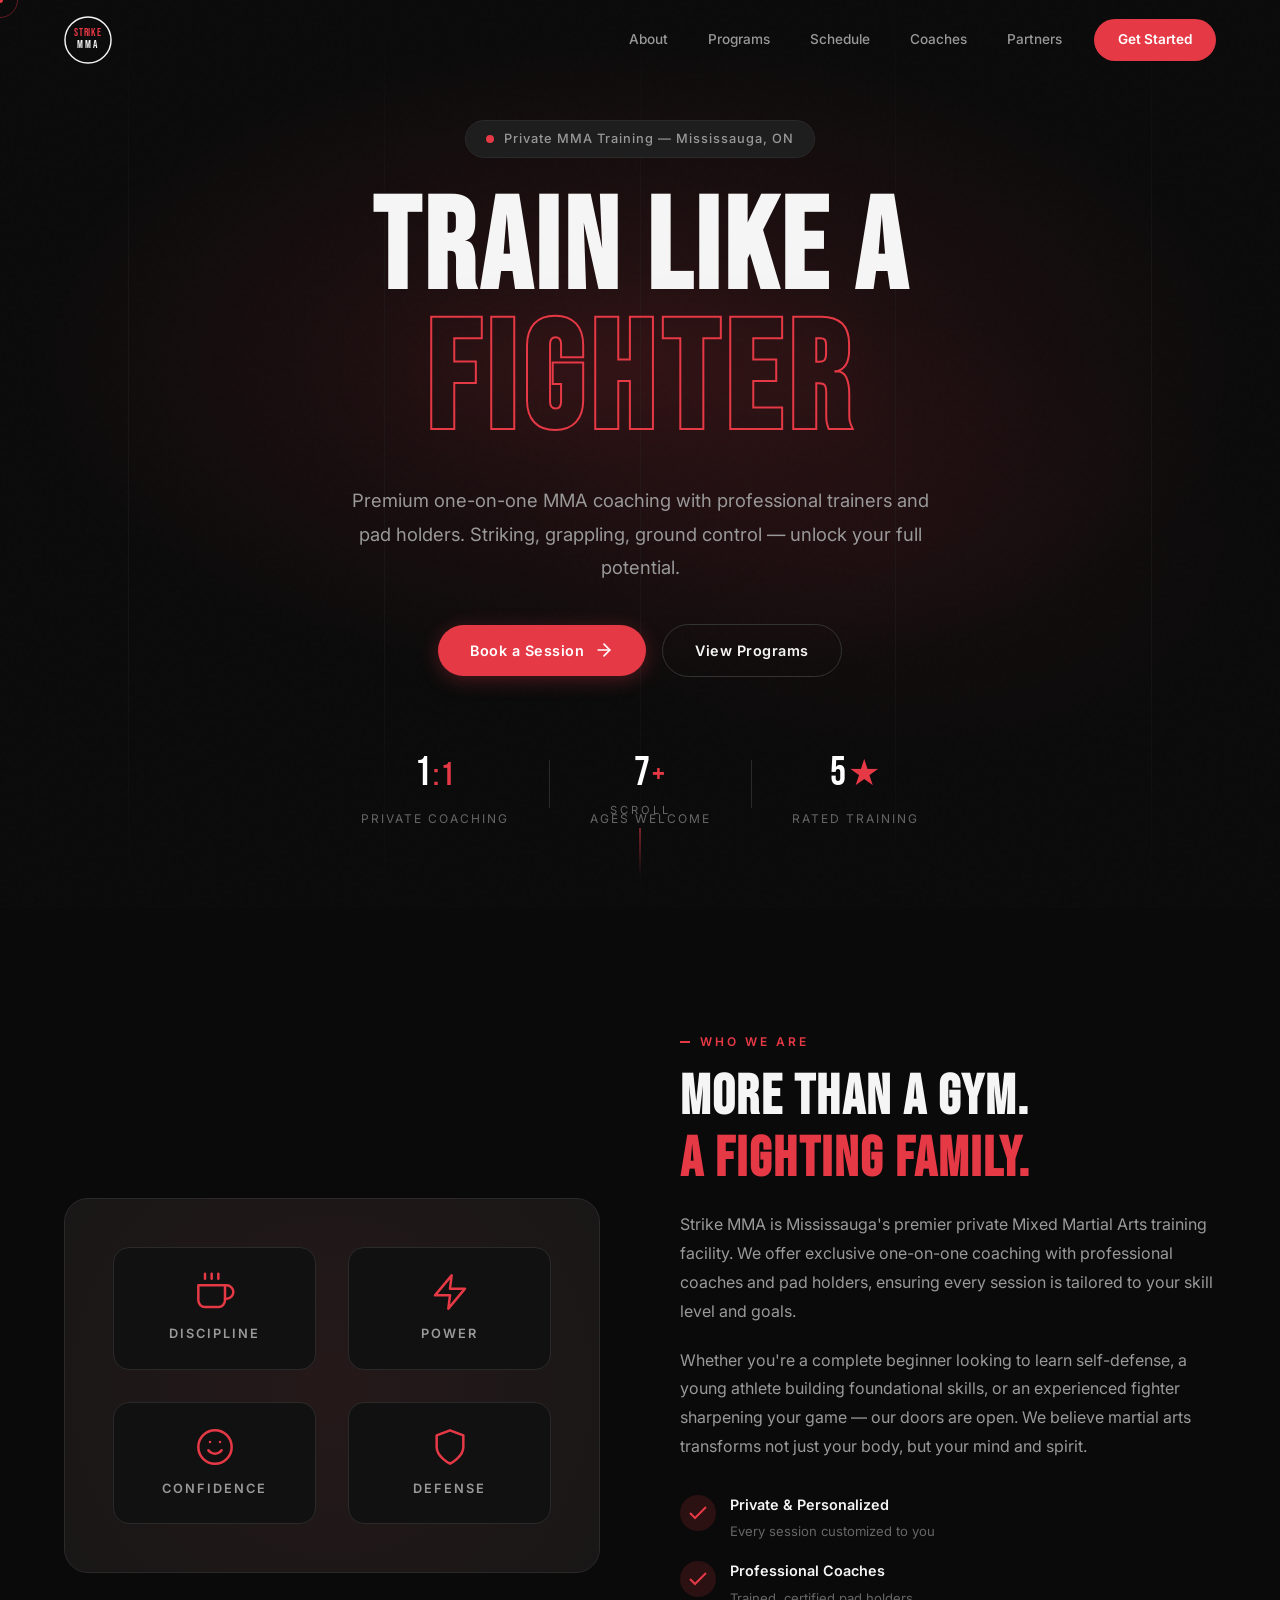
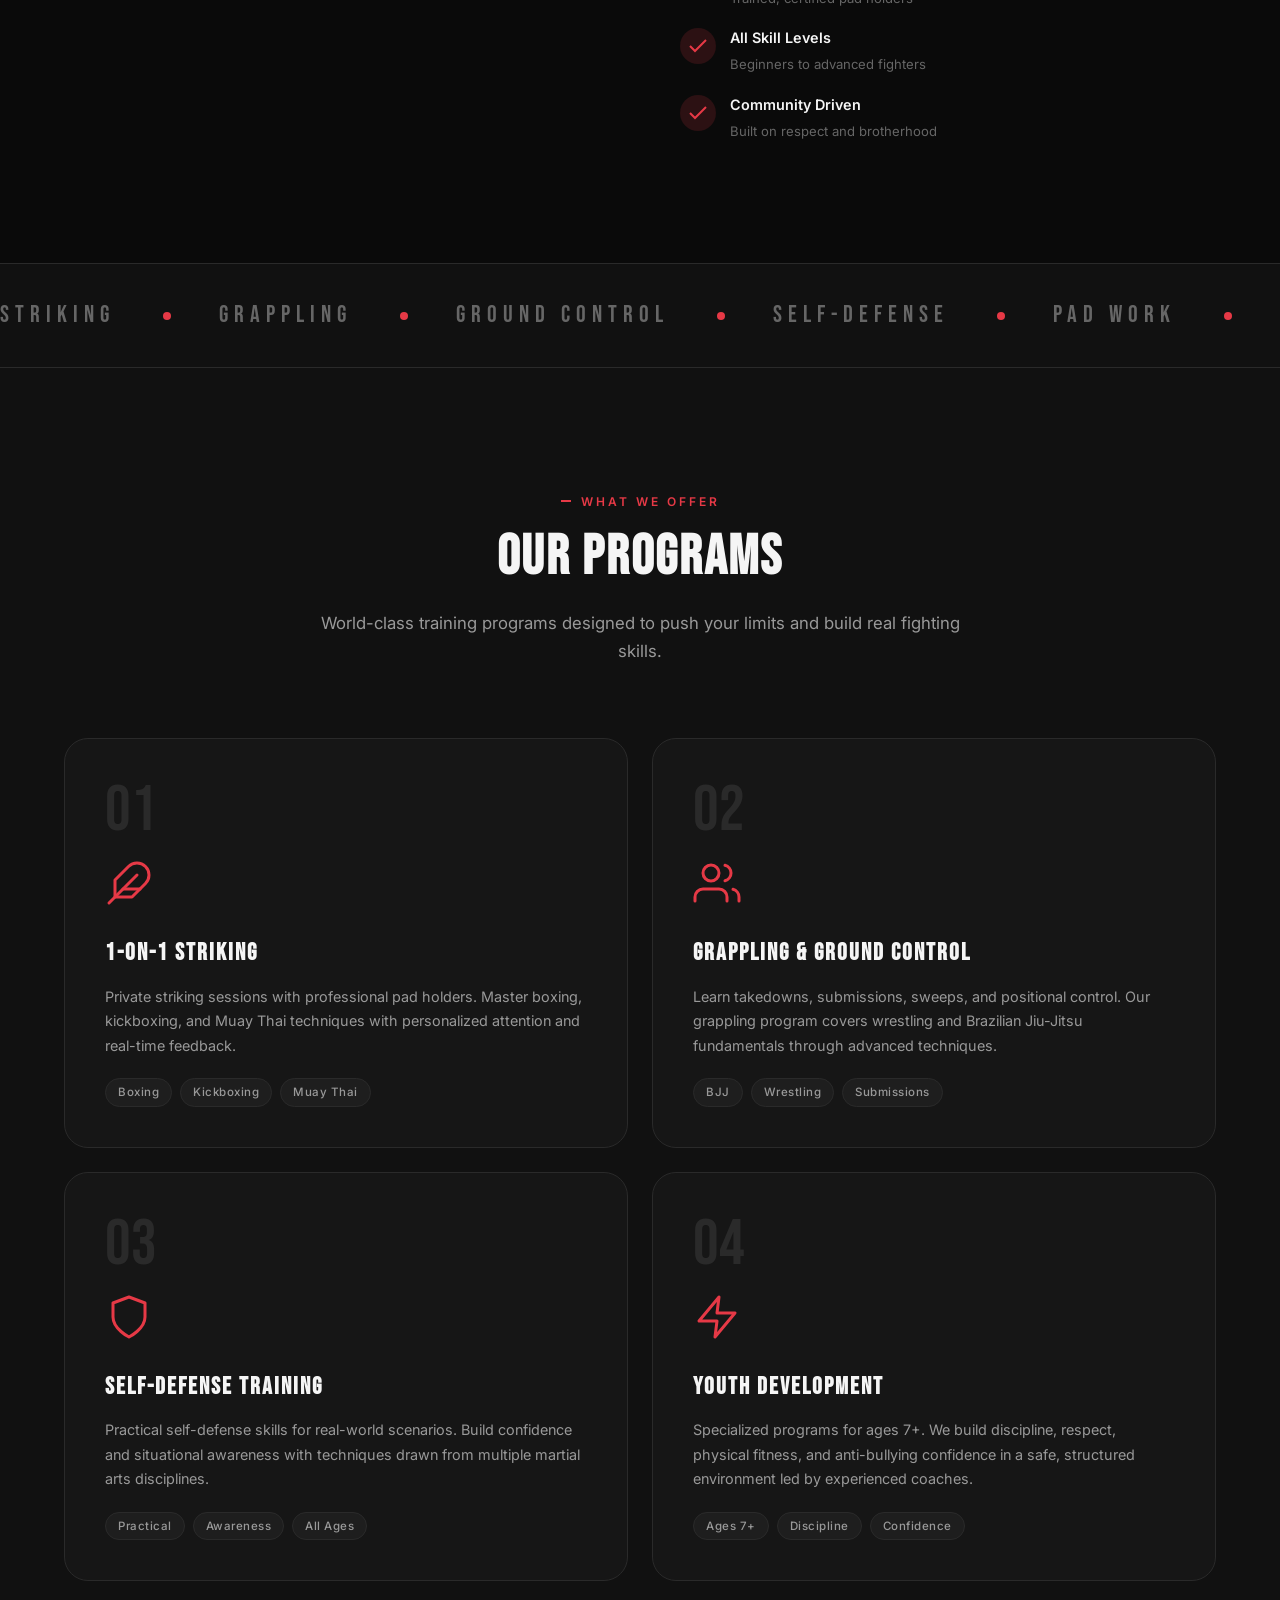
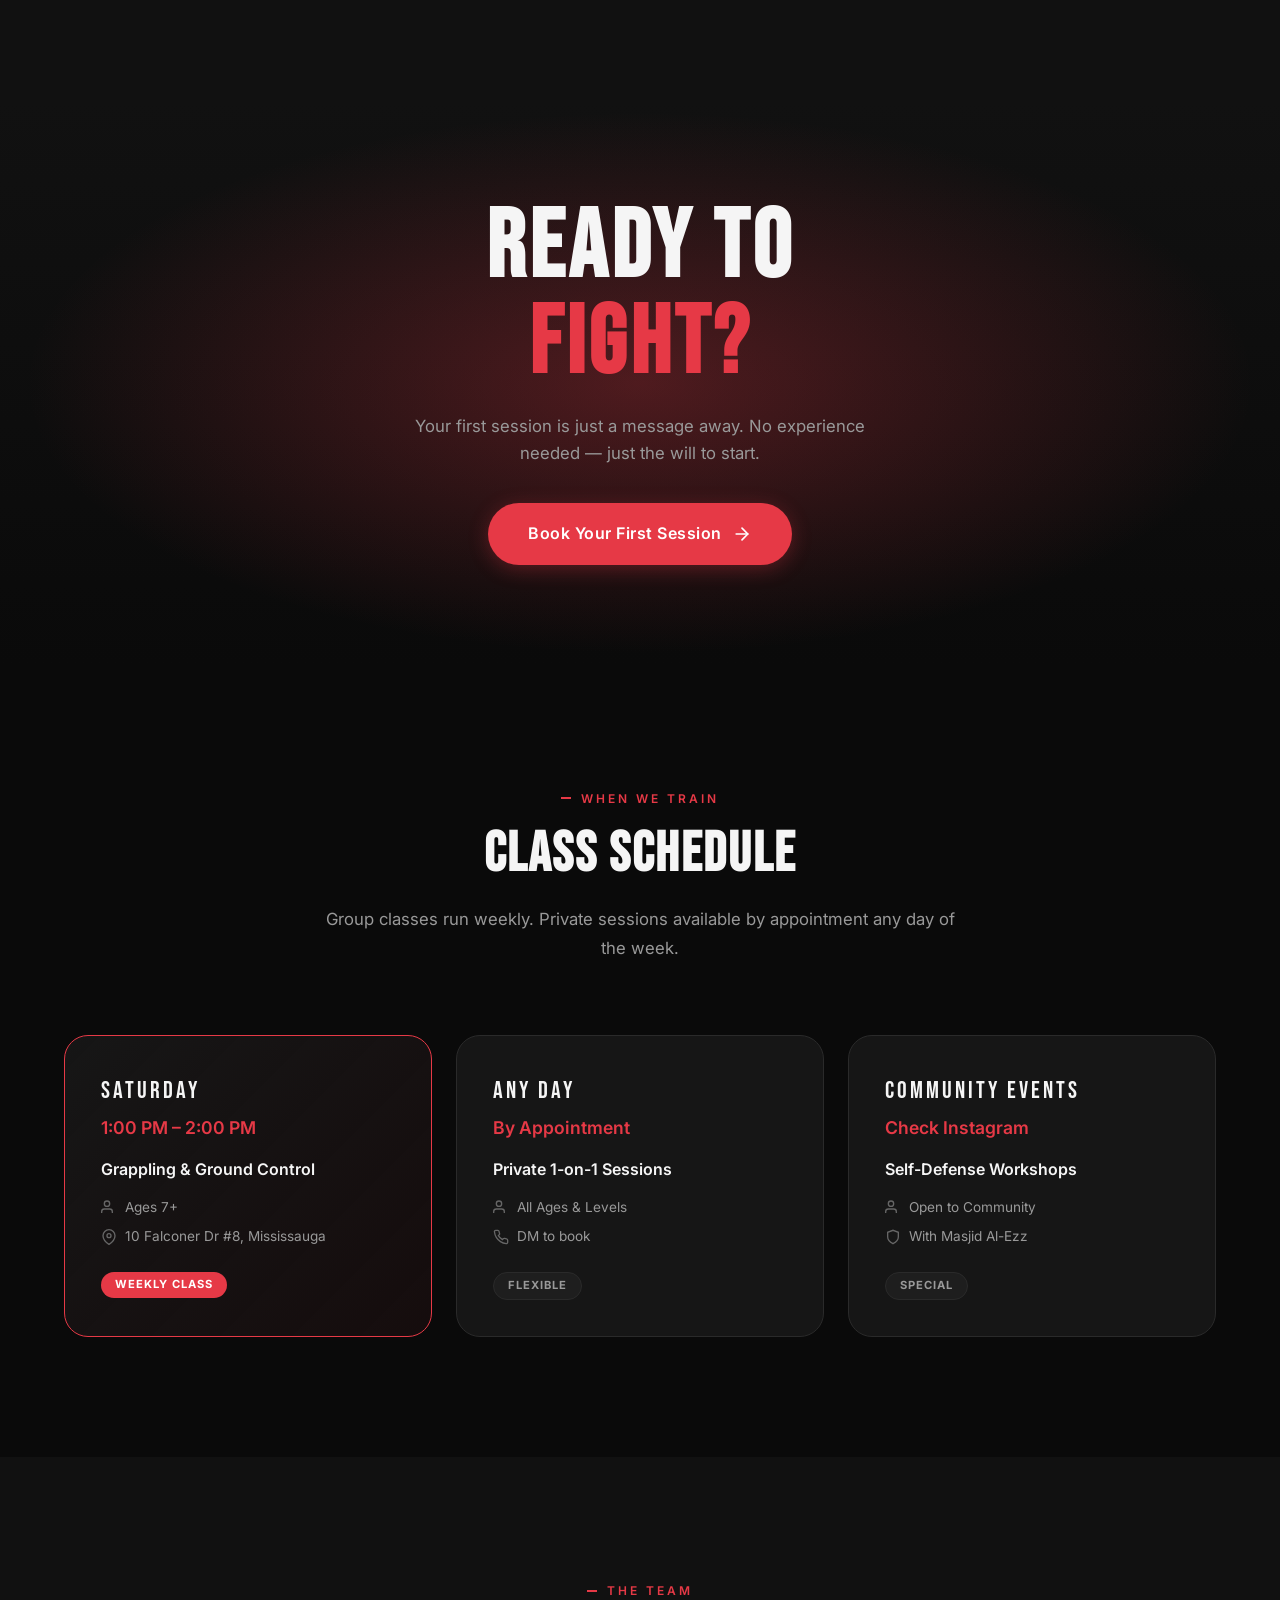
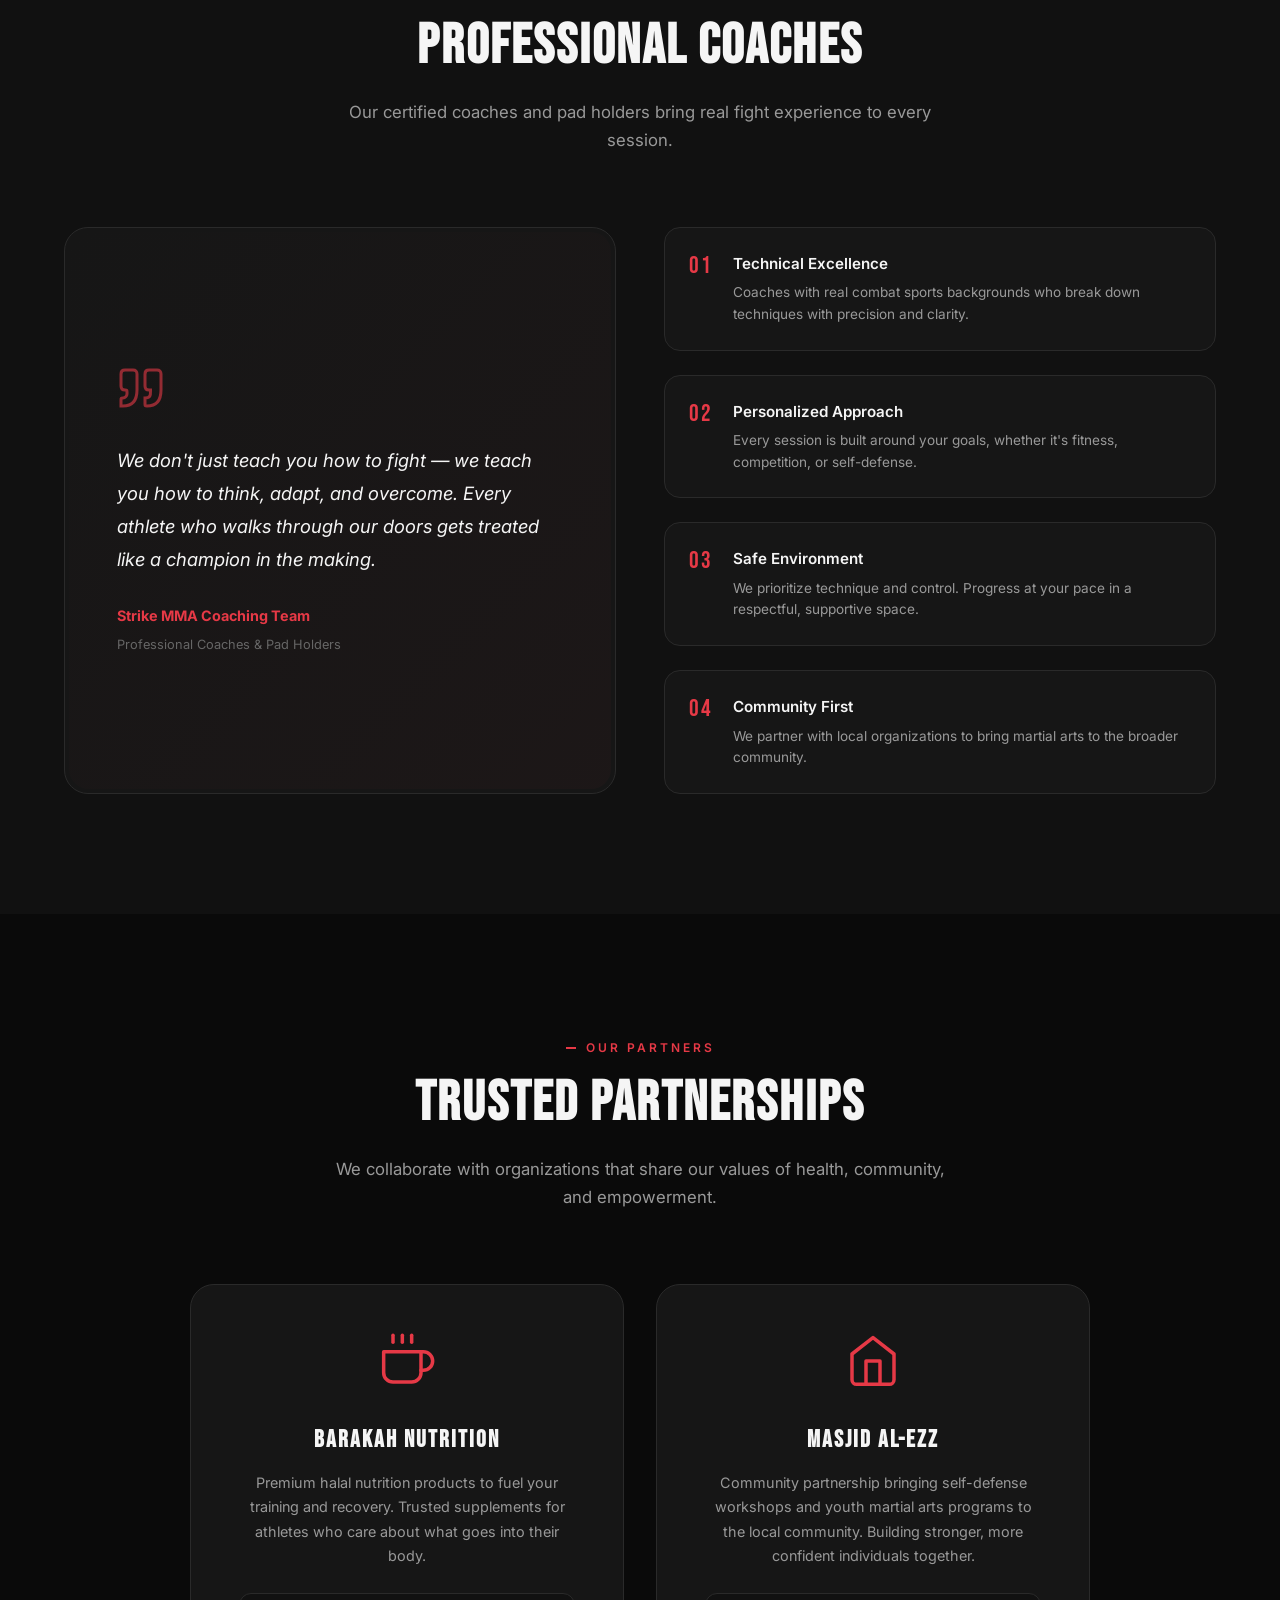
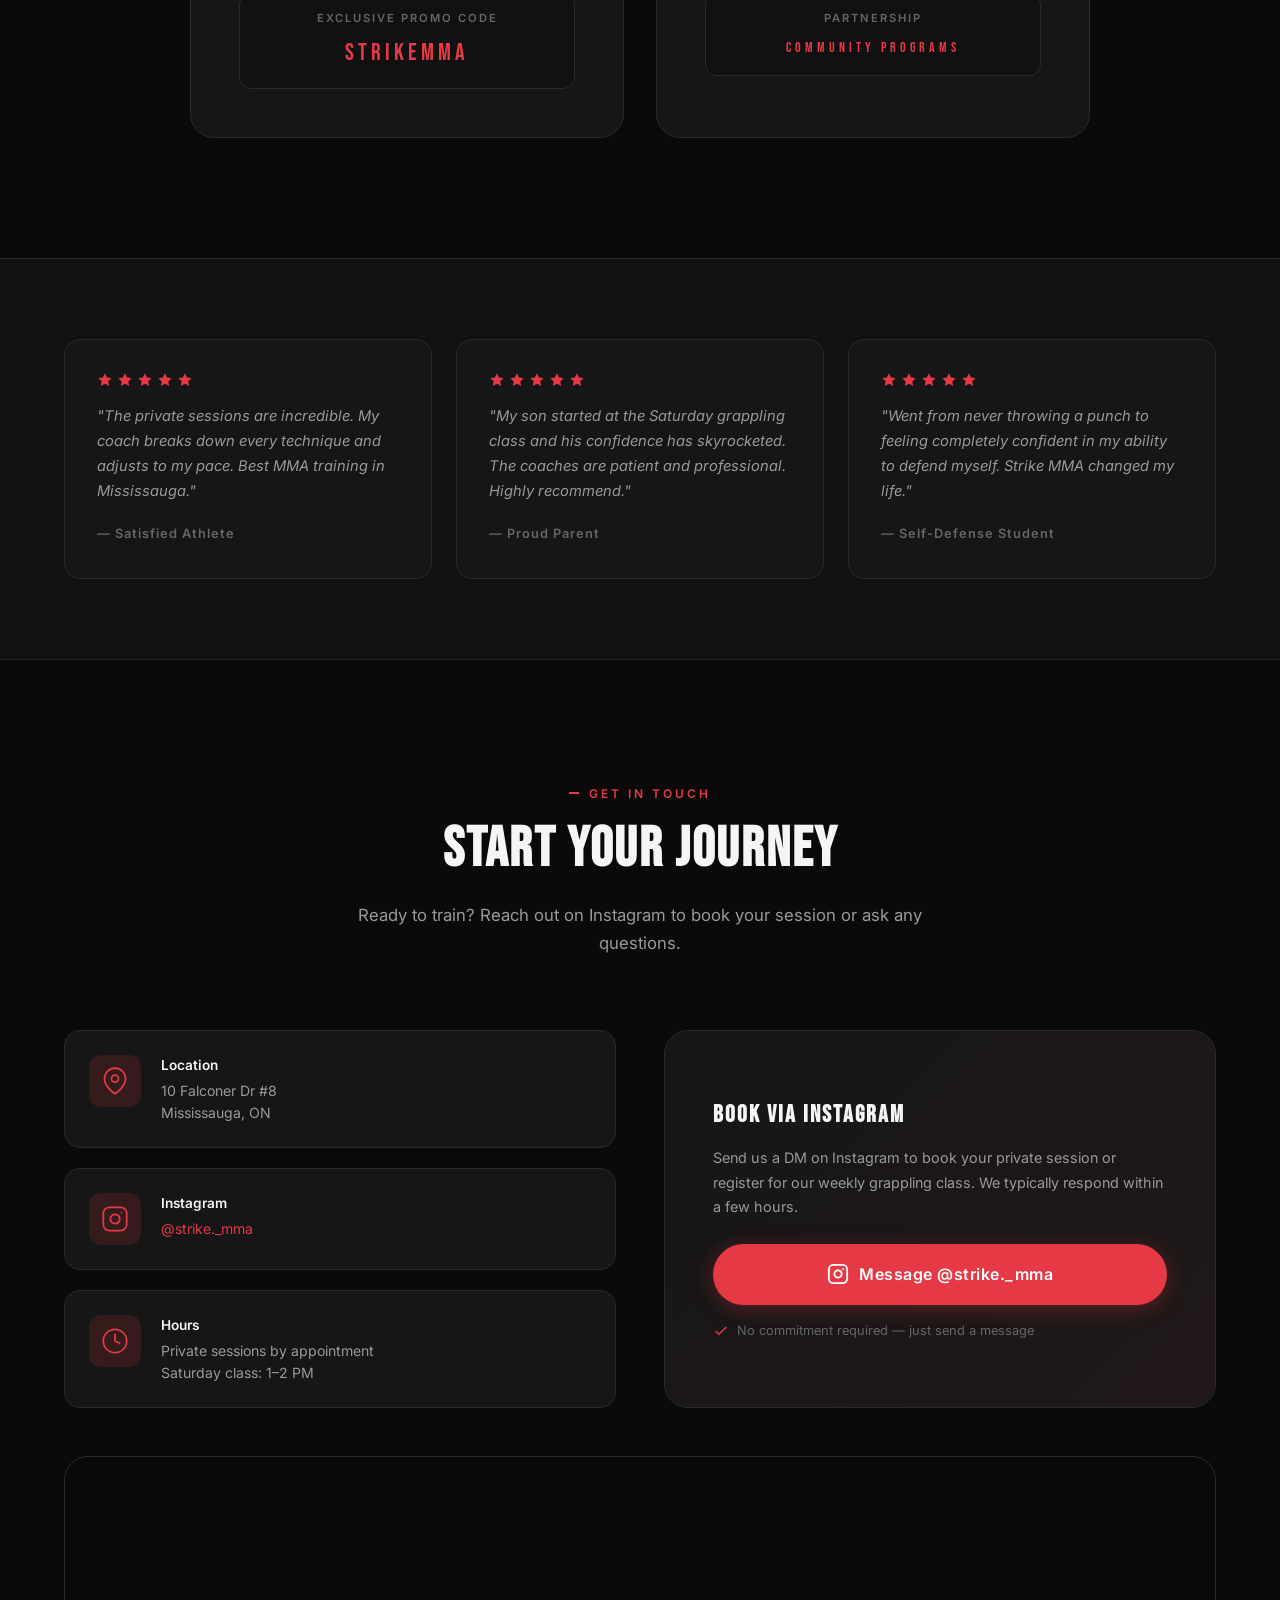
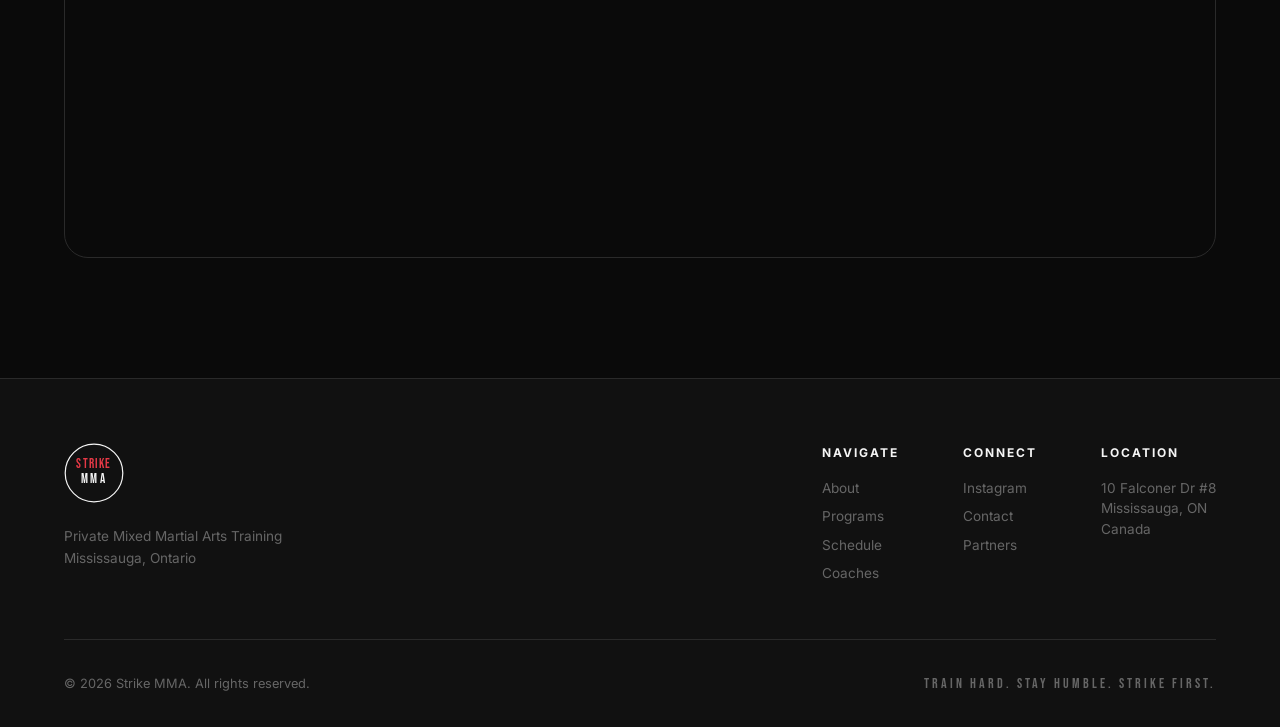
==== index.html @ 7b93ad5c "Build premium Strike MMA website for GitHub Pages Complete single-page website for Strike MMA privat" ====
<!DOCTYPE html>
<html lang="en">
<head>
  <meta charset="UTF-8">
  <meta name="viewport" content="width=device-width, initial-scale=1.0">
  <title>Strike MMA | Private Mixed Martial Arts Training - Mississauga</title>
  <meta name="description" content="Strike MMA - Premium private Mixed Martial Arts coaching in Mississauga, ON. One-on-one training, professional coaches, grappling classes, and self-defense programs.">
  <link rel="preconnect" href="https://fonts.googleapis.com">
  <link rel="preconnect" href="https://fonts.gstatic.com" crossorigin>
  <link href="https://fonts.googleapis.com/css2?family=Inter:wght@300;400;500;600;700;800;900&family=Bebas+Neue&display=swap" rel="stylesheet">
  <link rel="stylesheet" href="styles.css">
  <link rel="icon" type="image/svg+xml" href="data:image/svg+xml,<svg xmlns='http://www.w3.org/2000/svg' viewBox='0 0 100 100'><text y='.9em' font-size='90'>&#129354;</text></svg>">
</head>
<body>

  <!-- Loader -->
  <div id="loader" class="loader">
    <div class="loader-inner">
      <div class="loader-ring"></div>
      <span class="loader-text">STRIKE</span>
    </div>
  </div>

  <!-- Cursor Follower -->
  <div class="cursor-dot" id="cursorDot"></div>
  <div class="cursor-ring" id="cursorRing"></div>

  <!-- Navigation -->
  <nav class="nav" id="nav">
    <div class="nav-container">
      <a href="#hero" class="nav-logo">
        <svg class="nav-logo-icon" viewBox="0 0 50 50" fill="none" xmlns="http://www.w3.org/2000/svg">
          <circle cx="25" cy="25" r="24" stroke="currentColor" stroke-width="1.5"/>
          <text x="25" y="21" text-anchor="middle" fill="#E63946" font-family="Bebas Neue, sans-serif" font-size="11" letter-spacing="1">STRIKE</text>
          <text x="25" y="33" text-anchor="middle" fill="currentColor" font-family="Bebas Neue, sans-serif" font-size="11" letter-spacing="2">MMA</text>
        </svg>
      </a>

      <div class="nav-links" id="navLinks">
        <a href="#about" class="nav-link">About</a>
        <a href="#programs" class="nav-link">Programs</a>
        <a href="#schedule" class="nav-link">Schedule</a>
        <a href="#coaches" class="nav-link">Coaches</a>
        <a href="#partners" class="nav-link">Partners</a>
        <a href="#contact" class="nav-link nav-link-cta">Get Started</a>
      </div>

      <button class="nav-toggle" id="navToggle" aria-label="Toggle menu">
        <span></span>
        <span></span>
        <span></span>
      </button>
    </div>
  </nav>

  <!-- Mobile Menu Overlay -->
  <div class="mobile-menu" id="mobileMenu">
    <div class="mobile-menu-content">
      <a href="#about" class="mobile-link">About</a>
      <a href="#programs" class="mobile-link">Programs</a>
      <a href="#schedule" class="mobile-link">Schedule</a>
      <a href="#coaches" class="mobile-link">Coaches</a>
      <a href="#partners" class="mobile-link">Partners</a>
      <a href="#contact" class="mobile-link mobile-link-cta">Get Started</a>
    </div>
  </div>

  <!-- Hero Section -->
  <section class="hero" id="hero">
    <div class="hero-bg">
      <div class="hero-grain"></div>
      <div class="hero-gradient"></div>
      <div class="hero-lines">
        <div class="h-line"></div>
        <div class="h-line"></div>
        <div class="h-line"></div>
        <div class="h-line"></div>
        <div class="h-line"></div>
      </div>
    </div>

    <div class="hero-content">
      <div class="hero-badge" data-animate="fade-up">
        <span class="badge-dot"></span>
        Private MMA Training &mdash; Mississauga, ON
      </div>

      <h1 class="hero-title" data-animate="fade-up" data-delay="100">
        <span class="hero-title-line">TRAIN LIKE A</span>
        <span class="hero-title-line hero-title-outline">FIGHTER</span>
      </h1>

      <p class="hero-subtitle" data-animate="fade-up" data-delay="200">
        Premium one-on-one MMA coaching with professional trainers and pad holders.
        Striking, grappling, ground control &mdash; unlock your full potential.
      </p>

      <div class="hero-actions" data-animate="fade-up" data-delay="300">
        <a href="#contact" class="btn btn-primary">
          <span>Book a Session</span>
          <svg width="20" height="20" viewBox="0 0 24 24" fill="none" stroke="currentColor" stroke-width="2" stroke-linecap="round" stroke-linejoin="round"><line x1="5" y1="12" x2="19" y2="12"></line><polyline points="12 5 19 12 12 19"></polyline></svg>
        </a>
        <a href="#programs" class="btn btn-ghost">
          <span>View Programs</span>
        </a>
      </div>

      <div class="hero-stats" data-animate="fade-up" data-delay="400">
        <div class="hero-stat">
          <span class="hero-stat-number" data-count="1">1</span><span class="hero-stat-suffix">:1</span>
          <span class="hero-stat-label">Private Coaching</span>
        </div>
        <div class="hero-stat-divider"></div>
        <div class="hero-stat">
          <span class="hero-stat-number" data-count="7">7</span><span class="hero-stat-suffix">+</span>
          <span class="hero-stat-label">Ages Welcome</span>
        </div>
        <div class="hero-stat-divider"></div>
        <div class="hero-stat">
          <span class="hero-stat-number" data-count="5">5</span><span class="hero-stat-suffix">&#9733;</span>
          <span class="hero-stat-label">Rated Training</span>
        </div>
      </div>
    </div>

    <div class="hero-scroll">
      <span>Scroll</span>
      <div class="hero-scroll-line"></div>
    </div>
  </section>

  <!-- About Section -->
  <section class="section about" id="about">
    <div class="container">
      <div class="section-grid">
        <div class="about-visual" data-animate="fade-right">
          <div class="about-visual-card">
            <div class="about-icon-grid">
              <div class="about-icon-item">
                <svg width="40" height="40" viewBox="0 0 24 24" fill="none" stroke="#E63946" stroke-width="1.5" stroke-linecap="round" stroke-linejoin="round"><path d="M18 8h1a4 4 0 010 8h-1"/><path d="M2 8h16v9a4 4 0 01-4 4H6a4 4 0 01-4-4V8z"/><line x1="6" y1="1" x2="6" y2="4"/><line x1="10" y1="1" x2="10" y2="4"/><line x1="14" y1="1" x2="14" y2="4"/></svg>
                <span>Discipline</span>
              </div>
              <div class="about-icon-item">
                <svg width="40" height="40" viewBox="0 0 24 24" fill="none" stroke="#E63946" stroke-width="1.5" stroke-linecap="round" stroke-linejoin="round"><polygon points="13 2 3 14 12 14 11 22 21 10 12 10 13 2"></polygon></svg>
                <span>Power</span>
              </div>
              <div class="about-icon-item">
                <svg width="40" height="40" viewBox="0 0 24 24" fill="none" stroke="#E63946" stroke-width="1.5" stroke-linecap="round" stroke-linejoin="round"><circle cx="12" cy="12" r="10"/><path d="M8 14s1.5 2 4 2 4-2 4-2"/><line x1="9" y1="9" x2="9.01" y2="9"/><line x1="15" y1="9" x2="15.01" y2="9"/></svg>
                <span>Confidence</span>
              </div>
              <div class="about-icon-item">
                <svg width="40" height="40" viewBox="0 0 24 24" fill="none" stroke="#E63946" stroke-width="1.5" stroke-linecap="round" stroke-linejoin="round"><path d="M12 22s8-4 8-10V5l-8-3-8 3v7c0 6 8 10 8 10z"/></svg>
                <span>Defense</span>
              </div>
            </div>
            <div class="about-visual-accent"></div>
          </div>
        </div>

        <div class="about-content" data-animate="fade-left">
          <span class="section-tag">Who We Are</span>
          <h2 class="section-title">More Than a Gym.<br><span class="text-accent">A Fighting Family.</span></h2>
          <p class="section-text">
            Strike MMA is Mississauga's premier private Mixed Martial Arts training facility. We offer
            exclusive one-on-one coaching with professional coaches and pad holders, ensuring every session
            is tailored to your skill level and goals.
          </p>
          <p class="section-text">
            Whether you're a complete beginner looking to learn self-defense, a young athlete building
            foundational skills, or an experienced fighter sharpening your game &mdash; our doors are open.
            We believe martial arts transforms not just your body, but your mind and spirit.
          </p>
          <div class="about-features">
            <div class="about-feature">
              <div class="about-feature-icon">
                <svg width="24" height="24" viewBox="0 0 24 24" fill="none" stroke="currentColor" stroke-width="2"><polyline points="20 6 9 17 4 12"></polyline></svg>
              </div>
              <div>
                <strong>Private & Personalized</strong>
                <span>Every session customized to you</span>
              </div>
            </div>
            <div class="about-feature">
              <div class="about-feature-icon">
                <svg width="24" height="24" viewBox="0 0 24 24" fill="none" stroke="currentColor" stroke-width="2"><polyline points="20 6 9 17 4 12"></polyline></svg>
              </div>
              <div>
                <strong>Professional Coaches</strong>
                <span>Trained, certified pad holders</span>
              </div>
            </div>
            <div class="about-feature">
              <div class="about-feature-icon">
                <svg width="24" height="24" viewBox="0 0 24 24" fill="none" stroke="currentColor" stroke-width="2"><polyline points="20 6 9 17 4 12"></polyline></svg>
              </div>
              <div>
                <strong>All Skill Levels</strong>
                <span>Beginners to advanced fighters</span>
              </div>
            </div>
            <div class="about-feature">
              <div class="about-feature-icon">
                <svg width="24" height="24" viewBox="0 0 24 24" fill="none" stroke="currentColor" stroke-width="2"><polyline points="20 6 9 17 4 12"></polyline></svg>
              </div>
              <div>
                <strong>Community Driven</strong>
                <span>Built on respect and brotherhood</span>
              </div>
            </div>
          </div>
        </div>
      </div>
    </div>
  </section>

  <!-- Marquee -->
  <div class="marquee">
    <div class="marquee-track">
      <span>STRIKING</span>
      <span class="marquee-dot"></span>
      <span>GRAPPLING</span>
      <span class="marquee-dot"></span>
      <span>GROUND CONTROL</span>
      <span class="marquee-dot"></span>
      <span>SELF-DEFENSE</span>
      <span class="marquee-dot"></span>
      <span>PAD WORK</span>
      <span class="marquee-dot"></span>
      <span>CONDITIONING</span>
      <span class="marquee-dot"></span>
      <span>STRIKING</span>
      <span class="marquee-dot"></span>
      <span>GRAPPLING</span>
      <span class="marquee-dot"></span>
      <span>GROUND CONTROL</span>
      <span class="marquee-dot"></span>
      <span>SELF-DEFENSE</span>
      <span class="marquee-dot"></span>
      <span>PAD WORK</span>
      <span class="marquee-dot"></span>
      <span>CONDITIONING</span>
      <span class="marquee-dot"></span>
    </div>
  </div>

  <!-- Programs Section -->
  <section class="section programs" id="programs">
    <div class="container">
      <div class="section-header" data-animate="fade-up">
        <span class="section-tag">What We Offer</span>
        <h2 class="section-title">Our Programs</h2>
        <p class="section-subtitle">World-class training programs designed to push your limits and build real fighting skills.</p>
      </div>

      <div class="programs-grid">
        <div class="program-card" data-animate="fade-up" data-delay="0">
          <div class="program-card-number">01</div>
          <div class="program-card-icon">
            <svg width="48" height="48" viewBox="0 0 24 24" fill="none" stroke="currentColor" stroke-width="1.5" stroke-linecap="round" stroke-linejoin="round">
              <path d="M20.24 12.24a6 6 0 00-8.49-8.49L5 10.5V19h8.5z"/><line x1="16" y1="8" x2="2" y2="22"/><line x1="17.5" y1="15" x2="9" y2="15"/>
            </svg>
          </div>
          <h3 class="program-card-title">1-on-1 Striking</h3>
          <p class="program-card-text">Private striking sessions with professional pad holders. Master boxing, kickboxing, and Muay Thai techniques with personalized attention and real-time feedback.</p>
          <div class="program-card-tags">
            <span class="program-tag">Boxing</span>
            <span class="program-tag">Kickboxing</span>
            <span class="program-tag">Muay Thai</span>
          </div>
          <div class="program-card-line"></div>
        </div>

        <div class="program-card" data-animate="fade-up" data-delay="100">
          <div class="program-card-number">02</div>
          <div class="program-card-icon">
            <svg width="48" height="48" viewBox="0 0 24 24" fill="none" stroke="currentColor" stroke-width="1.5" stroke-linecap="round" stroke-linejoin="round">
              <path d="M17 21v-2a4 4 0 00-4-4H5a4 4 0 00-4 4v2"/><circle cx="9" cy="7" r="4"/><path d="M23 21v-2a4 4 0 00-3-3.87"/><path d="M16 3.13a4 4 0 010 7.75"/>
            </svg>
          </div>
          <h3 class="program-card-title">Grappling & Ground Control</h3>
          <p class="program-card-text">Learn takedowns, submissions, sweeps, and positional control. Our grappling program covers wrestling and Brazilian Jiu-Jitsu fundamentals through advanced techniques.</p>
          <div class="program-card-tags">
            <span class="program-tag">BJJ</span>
            <span class="program-tag">Wrestling</span>
            <span class="program-tag">Submissions</span>
          </div>
          <div class="program-card-line"></div>
        </div>

        <div class="program-card" data-animate="fade-up" data-delay="200">
          <div class="program-card-number">03</div>
          <div class="program-card-icon">
            <svg width="48" height="48" viewBox="0 0 24 24" fill="none" stroke="currentColor" stroke-width="1.5" stroke-linecap="round" stroke-linejoin="round">
              <path d="M12 22s8-4 8-10V5l-8-3-8 3v7c0 6 8 10 8 10z"/>
            </svg>
          </div>
          <h3 class="program-card-title">Self-Defense Training</h3>
          <p class="program-card-text">Practical self-defense skills for real-world scenarios. Build confidence and situational awareness with techniques drawn from multiple martial arts disciplines.</p>
          <div class="program-card-tags">
            <span class="program-tag">Practical</span>
            <span class="program-tag">Awareness</span>
            <span class="program-tag">All Ages</span>
          </div>
          <div class="program-card-line"></div>
        </div>

        <div class="program-card" data-animate="fade-up" data-delay="300">
          <div class="program-card-number">04</div>
          <div class="program-card-icon">
            <svg width="48" height="48" viewBox="0 0 24 24" fill="none" stroke="currentColor" stroke-width="1.5" stroke-linecap="round" stroke-linejoin="round">
              <polygon points="13 2 3 14 12 14 11 22 21 10 12 10 13 2"/>
            </svg>
          </div>
          <h3 class="program-card-title">Youth Development</h3>
          <p class="program-card-text">Specialized programs for ages 7+. We build discipline, respect, physical fitness, and anti-bullying confidence in a safe, structured environment led by experienced coaches.</p>
          <div class="program-card-tags">
            <span class="program-tag">Ages 7+</span>
            <span class="program-tag">Discipline</span>
            <span class="program-tag">Confidence</span>
          </div>
          <div class="program-card-line"></div>
        </div>
      </div>
    </div>
  </section>

  <!-- CTA Banner -->
  <section class="cta-banner">
    <div class="cta-banner-bg"></div>
    <div class="container">
      <div class="cta-banner-content" data-animate="fade-up">
        <h2 class="cta-banner-title">READY TO<br><span class="text-accent">FIGHT?</span></h2>
        <p class="cta-banner-text">Your first session is just a message away. No experience needed &mdash; just the will to start.</p>
        <a href="#contact" class="btn btn-primary btn-lg">
          <span>Book Your First Session</span>
          <svg width="20" height="20" viewBox="0 0 24 24" fill="none" stroke="currentColor" stroke-width="2" stroke-linecap="round" stroke-linejoin="round"><line x1="5" y1="12" x2="19" y2="12"></line><polyline points="12 5 19 12 12 19"></polyline></svg>
        </a>
      </div>
    </div>
  </section>

  <!-- Schedule Section -->
  <section class="section schedule" id="schedule">
    <div class="container">
      <div class="section-header" data-animate="fade-up">
        <span class="section-tag">When We Train</span>
        <h2 class="section-title">Class Schedule</h2>
        <p class="section-subtitle">Group classes run weekly. Private sessions available by appointment any day of the week.</p>
      </div>

      <div class="schedule-grid" data-animate="fade-up" data-delay="100">
        <div class="schedule-card schedule-card-featured">
          <div class="schedule-card-day">Saturday</div>
          <div class="schedule-card-time">1:00 PM &ndash; 2:00 PM</div>
          <div class="schedule-card-name">Grappling &amp; Ground Control</div>
          <div class="schedule-card-detail">
            <svg width="16" height="16" viewBox="0 0 24 24" fill="none" stroke="currentColor" stroke-width="2"><path d="M17 21v-2a4 4 0 00-4-4H5a4 4 0 00-4 4v2"/><circle cx="9" cy="7" r="4"/></svg>
            Ages 7+
          </div>
          <div class="schedule-card-detail">
            <svg width="16" height="16" viewBox="0 0 24 24" fill="none" stroke="currentColor" stroke-width="2"><path d="M21 10c0 7-9 13-9 13s-9-6-9-13a9 9 0 0118 0z"/><circle cx="12" cy="10" r="3"/></svg>
            10 Falconer Dr #8, Mississauga
          </div>
          <span class="schedule-card-badge">Weekly Class</span>
        </div>

        <div class="schedule-card">
          <div class="schedule-card-day">Any Day</div>
          <div class="schedule-card-time">By Appointment</div>
          <div class="schedule-card-name">Private 1-on-1 Sessions</div>
          <div class="schedule-card-detail">
            <svg width="16" height="16" viewBox="0 0 24 24" fill="none" stroke="currentColor" stroke-width="2"><path d="M17 21v-2a4 4 0 00-4-4H5a4 4 0 00-4 4v2"/><circle cx="9" cy="7" r="4"/></svg>
            All Ages &amp; Levels
          </div>
          <div class="schedule-card-detail">
            <svg width="16" height="16" viewBox="0 0 24 24" fill="none" stroke="currentColor" stroke-width="2"><path d="M22 16.92v3a2 2 0 01-2.18 2 19.79 19.79 0 01-8.63-3.07 19.5 19.5 0 01-6-6 19.79 19.79 0 01-3.07-8.67A2 2 0 014.11 2h3a2 2 0 012 1.72 12.84 12.84 0 00.7 2.81 2 2 0 01-.45 2.11L8.09 9.91a16 16 0 006 6l1.27-1.27a2 2 0 012.11-.45 12.84 12.84 0 002.81.7A2 2 0 0122 16.92z"/></svg>
            DM to book
          </div>
          <span class="schedule-card-badge schedule-card-badge-alt">Flexible</span>
        </div>

        <div class="schedule-card">
          <div class="schedule-card-day">Community Events</div>
          <div class="schedule-card-time">Check Instagram</div>
          <div class="schedule-card-name">Self-Defense Workshops</div>
          <div class="schedule-card-detail">
            <svg width="16" height="16" viewBox="0 0 24 24" fill="none" stroke="currentColor" stroke-width="2"><path d="M17 21v-2a4 4 0 00-4-4H5a4 4 0 00-4 4v2"/><circle cx="9" cy="7" r="4"/></svg>
            Open to Community
          </div>
          <div class="schedule-card-detail">
            <svg width="16" height="16" viewBox="0 0 24 24" fill="none" stroke="currentColor" stroke-width="2"><path d="M12 22s8-4 8-10V5l-8-3-8 3v7c0 6 8 10 8 10z"/></svg>
            With Masjid Al-Ezz
          </div>
          <span class="schedule-card-badge schedule-card-badge-alt">Special</span>
        </div>
      </div>
    </div>
  </section>

  <!-- Coaches Section -->
  <section class="section coaches" id="coaches">
    <div class="container">
      <div class="section-header" data-animate="fade-up">
        <span class="section-tag">The Team</span>
        <h2 class="section-title">Professional Coaches</h2>
        <p class="section-subtitle">Our certified coaches and pad holders bring real fight experience to every session.</p>
      </div>

      <div class="coaches-content" data-animate="fade-up" data-delay="100">
        <div class="coaches-highlight">
          <div class="coaches-highlight-inner">
            <div class="coaches-quote-icon">
              <svg width="48" height="48" viewBox="0 0 24 24" fill="none" stroke="#E63946" stroke-width="1.5"><path d="M3 21c3 0 7-1 7-8V5c0-1.25-.756-2.017-2-2H4c-1.25 0-2 .75-2 1.972V11c0 1.25.75 2 2 2 1 0 1 0 1 1v1c0 1-1 2-2 2s-1 .008-1 1.031V21z"/><path d="M15 21c3 0 7-1 7-8V5c0-1.25-.757-2.017-2-2h-4c-1.25 0-2 .75-2 1.972V11c0 1.25.75 2 2 2h.75c0 2.25.25 4-2.75 4v3c0 1 0 1 1 1z"/></svg>
            </div>
            <blockquote class="coaches-quote">
              We don't just teach you how to fight &mdash; we teach you how to think, adapt, and overcome.
              Every athlete who walks through our doors gets treated like a champion in the making.
            </blockquote>
            <div class="coaches-quote-attr">
              <strong>Strike MMA Coaching Team</strong>
              <span>Professional Coaches &amp; Pad Holders</span>
            </div>
          </div>
        </div>

        <div class="coaches-values">
          <div class="coaches-value">
            <div class="coaches-value-number">01</div>
            <div>
              <h4>Technical Excellence</h4>
              <p>Coaches with real combat sports backgrounds who break down techniques with precision and clarity.</p>
            </div>
          </div>
          <div class="coaches-value">
            <div class="coaches-value-number">02</div>
            <div>
              <h4>Personalized Approach</h4>
              <p>Every session is built around your goals, whether it's fitness, competition, or self-defense.</p>
            </div>
          </div>
          <div class="coaches-value">
            <div class="coaches-value-number">03</div>
            <div>
              <h4>Safe Environment</h4>
              <p>We prioritize technique and control. Progress at your pace in a respectful, supportive space.</p>
            </div>
          </div>
          <div class="coaches-value">
            <div class="coaches-value-number">04</div>
            <div>
              <h4>Community First</h4>
              <p>We partner with local organizations to bring martial arts to the broader community.</p>
            </div>
          </div>
        </div>
      </div>
    </div>
  </section>

  <!-- Partners Section -->
  <section class="section partners" id="partners">
    <div class="container">
      <div class="section-header" data-animate="fade-up">
        <span class="section-tag">Our Partners</span>
        <h2 class="section-title">Trusted Partnerships</h2>
        <p class="section-subtitle">We collaborate with organizations that share our values of health, community, and empowerment.</p>
      </div>

      <div class="partners-grid" data-animate="fade-up" data-delay="100">
        <div class="partner-card">
          <div class="partner-card-logo">
            <svg width="56" height="56" viewBox="0 0 24 24" fill="none" stroke="#E63946" stroke-width="1.5" stroke-linecap="round" stroke-linejoin="round">
              <path d="M18 8h1a4 4 0 010 8h-1"/><path d="M2 8h16v9a4 4 0 01-4 4H6a4 4 0 01-4-4V8z"/><line x1="6" y1="1" x2="6" y2="4"/><line x1="10" y1="1" x2="10" y2="4"/><line x1="14" y1="1" x2="14" y2="4"/>
            </svg>
          </div>
          <h3 class="partner-card-name">Barakah Nutrition</h3>
          <p class="partner-card-text">Premium halal nutrition products to fuel your training and recovery. Trusted supplements for athletes who care about what goes into their body.</p>
          <div class="partner-card-promo">
            <span class="promo-label">Exclusive Promo Code</span>
            <span class="promo-code">STRIKEMMA</span>
          </div>
        </div>

        <div class="partner-card">
          <div class="partner-card-logo">
            <svg width="56" height="56" viewBox="0 0 24 24" fill="none" stroke="#E63946" stroke-width="1.5" stroke-linecap="round" stroke-linejoin="round">
              <path d="M3 9l9-7 9 7v11a2 2 0 01-2 2H5a2 2 0 01-2-2z"/><polyline points="9 22 9 12 15 12 15 22"/>
            </svg>
          </div>
          <h3 class="partner-card-name">Masjid Al-Ezz</h3>
          <p class="partner-card-text">Community partnership bringing self-defense workshops and youth martial arts programs to the local community. Building stronger, more confident individuals together.</p>
          <div class="partner-card-promo">
            <span class="promo-label">Partnership</span>
            <span class="promo-code" style="font-size: 0.9rem;">Community Programs</span>
          </div>
        </div>
      </div>
    </div>
  </section>

  <!-- Testimonial Marquee -->
  <div class="testimonial-section">
    <div class="container">
      <div class="testimonial-grid" data-animate="fade-up">
        <div class="testimonial-card">
          <div class="testimonial-stars">
            <svg width="16" height="16" viewBox="0 0 24 24" fill="#E63946" stroke="none"><polygon points="12 2 15.09 8.26 22 9.27 17 14.14 18.18 21.02 12 17.77 5.82 21.02 7 14.14 2 9.27 8.91 8.26 12 2"/></svg>
            <svg width="16" height="16" viewBox="0 0 24 24" fill="#E63946" stroke="none"><polygon points="12 2 15.09 8.26 22 9.27 17 14.14 18.18 21.02 12 17.77 5.82 21.02 7 14.14 2 9.27 8.91 8.26 12 2"/></svg>
            <svg width="16" height="16" viewBox="0 0 24 24" fill="#E63946" stroke="none"><polygon points="12 2 15.09 8.26 22 9.27 17 14.14 18.18 21.02 12 17.77 5.82 21.02 7 14.14 2 9.27 8.91 8.26 12 2"/></svg>
            <svg width="16" height="16" viewBox="0 0 24 24" fill="#E63946" stroke="none"><polygon points="12 2 15.09 8.26 22 9.27 17 14.14 18.18 21.02 12 17.77 5.82 21.02 7 14.14 2 9.27 8.91 8.26 12 2"/></svg>
            <svg width="16" height="16" viewBox="0 0 24 24" fill="#E63946" stroke="none"><polygon points="12 2 15.09 8.26 22 9.27 17 14.14 18.18 21.02 12 17.77 5.82 21.02 7 14.14 2 9.27 8.91 8.26 12 2"/></svg>
          </div>
          <p>"The private sessions are incredible. My coach breaks down every technique and adjusts to my pace. Best MMA training in Mississauga."</p>
          <span class="testimonial-author">&mdash; Satisfied Athlete</span>
        </div>
        <div class="testimonial-card">
          <div class="testimonial-stars">
            <svg width="16" height="16" viewBox="0 0 24 24" fill="#E63946" stroke="none"><polygon points="12 2 15.09 8.26 22 9.27 17 14.14 18.18 21.02 12 17.77 5.82 21.02 7 14.14 2 9.27 8.91 8.26 12 2"/></svg>
            <svg width="16" height="16" viewBox="0 0 24 24" fill="#E63946" stroke="none"><polygon points="12 2 15.09 8.26 22 9.27 17 14.14 18.18 21.02 12 17.77 5.82 21.02 7 14.14 2 9.27 8.91 8.26 12 2"/></svg>
            <svg width="16" height="16" viewBox="0 0 24 24" fill="#E63946" stroke="none"><polygon points="12 2 15.09 8.26 22 9.27 17 14.14 18.18 21.02 12 17.77 5.82 21.02 7 14.14 2 9.27 8.91 8.26 12 2"/></svg>
            <svg width="16" height="16" viewBox="0 0 24 24" fill="#E63946" stroke="none"><polygon points="12 2 15.09 8.26 22 9.27 17 14.14 18.18 21.02 12 17.77 5.82 21.02 7 14.14 2 9.27 8.91 8.26 12 2"/></svg>
            <svg width="16" height="16" viewBox="0 0 24 24" fill="#E63946" stroke="none"><polygon points="12 2 15.09 8.26 22 9.27 17 14.14 18.18 21.02 12 17.77 5.82 21.02 7 14.14 2 9.27 8.91 8.26 12 2"/></svg>
          </div>
          <p>"My son started at the Saturday grappling class and his confidence has skyrocketed. The coaches are patient and professional. Highly recommend."</p>
          <span class="testimonial-author">&mdash; Proud Parent</span>
        </div>
        <div class="testimonial-card">
          <div class="testimonial-stars">
            <svg width="16" height="16" viewBox="0 0 24 24" fill="#E63946" stroke="none"><polygon points="12 2 15.09 8.26 22 9.27 17 14.14 18.18 21.02 12 17.77 5.82 21.02 7 14.14 2 9.27 8.91 8.26 12 2"/></svg>
            <svg width="16" height="16" viewBox="0 0 24 24" fill="#E63946" stroke="none"><polygon points="12 2 15.09 8.26 22 9.27 17 14.14 18.18 21.02 12 17.77 5.82 21.02 7 14.14 2 9.27 8.91 8.26 12 2"/></svg>
            <svg width="16" height="16" viewBox="0 0 24 24" fill="#E63946" stroke="none"><polygon points="12 2 15.09 8.26 22 9.27 17 14.14 18.18 21.02 12 17.77 5.82 21.02 7 14.14 2 9.27 8.91 8.26 12 2"/></svg>
            <svg width="16" height="16" viewBox="0 0 24 24" fill="#E63946" stroke="none"><polygon points="12 2 15.09 8.26 22 9.27 17 14.14 18.18 21.02 12 17.77 5.82 21.02 7 14.14 2 9.27 8.91 8.26 12 2"/></svg>
            <svg width="16" height="16" viewBox="0 0 24 24" fill="#E63946" stroke="none"><polygon points="12 2 15.09 8.26 22 9.27 17 14.14 18.18 21.02 12 17.77 5.82 21.02 7 14.14 2 9.27 8.91 8.26 12 2"/></svg>
          </div>
          <p>"Went from never throwing a punch to feeling completely confident in my ability to defend myself. Strike MMA changed my life."</p>
          <span class="testimonial-author">&mdash; Self-Defense Student</span>
        </div>
      </div>
    </div>
  </div>

  <!-- Contact Section -->
  <section class="section contact" id="contact">
    <div class="container">
      <div class="section-header" data-animate="fade-up">
        <span class="section-tag">Get In Touch</span>
        <h2 class="section-title">Start Your Journey</h2>
        <p class="section-subtitle">Ready to train? Reach out on Instagram to book your session or ask any questions.</p>
      </div>

      <div class="contact-grid" data-animate="fade-up" data-delay="100">
        <div class="contact-info">
          <div class="contact-card">
            <div class="contact-card-icon">
              <svg width="28" height="28" viewBox="0 0 24 24" fill="none" stroke="#E63946" stroke-width="1.5" stroke-linecap="round" stroke-linejoin="round"><path d="M21 10c0 7-9 13-9 13s-9-6-9-13a9 9 0 0118 0z"/><circle cx="12" cy="10" r="3"/></svg>
            </div>
            <div>
              <h4>Location</h4>
              <p>10 Falconer Dr #8<br>Mississauga, ON</p>
            </div>
          </div>

          <div class="contact-card">
            <div class="contact-card-icon">
              <svg width="28" height="28" viewBox="0 0 24 24" fill="none" stroke="#E63946" stroke-width="1.5" stroke-linecap="round" stroke-linejoin="round"><rect x="2" y="2" width="20" height="20" rx="5" ry="5"/><path d="M16 11.37A4 4 0 1112.63 8 4 4 0 0116 11.37z"/><line x1="17.5" y1="6.5" x2="17.51" y2="6.5"/></svg>
            </div>
            <div>
              <h4>Instagram</h4>
              <p><a href="https://instagram.com/strike._mma" target="_blank" rel="noopener">@strike._mma</a></p>
            </div>
          </div>

          <div class="contact-card">
            <div class="contact-card-icon">
              <svg width="28" height="28" viewBox="0 0 24 24" fill="none" stroke="#E63946" stroke-width="1.5" stroke-linecap="round" stroke-linejoin="round"><circle cx="12" cy="12" r="10"/><polyline points="12 6 12 12 16 14"/></svg>
            </div>
            <div>
              <h4>Hours</h4>
              <p>Private sessions by appointment<br>Saturday class: 1&ndash;2 PM</p>
            </div>
          </div>
        </div>

        <div class="contact-cta">
          <div class="contact-cta-inner">
            <h3>Book via Instagram</h3>
            <p>Send us a DM on Instagram to book your private session or register for our weekly grappling class. We typically respond within a few hours.</p>
            <a href="https://instagram.com/strike._mma" target="_blank" rel="noopener" class="btn btn-primary btn-lg btn-block">
              <svg width="22" height="22" viewBox="0 0 24 24" fill="none" stroke="currentColor" stroke-width="2" stroke-linecap="round" stroke-linejoin="round"><rect x="2" y="2" width="20" height="20" rx="5" ry="5"/><path d="M16 11.37A4 4 0 1112.63 8 4 4 0 0116 11.37z"/><line x1="17.5" y1="6.5" x2="17.51" y2="6.5"/></svg>
              <span>Message @strike._mma</span>
            </a>
            <div class="contact-cta-note">
              <svg width="16" height="16" viewBox="0 0 24 24" fill="none" stroke="currentColor" stroke-width="2"><polyline points="20 6 9 17 4 12"></polyline></svg>
              No commitment required &mdash; just send a message
            </div>
          </div>
        </div>
      </div>

      <!-- Map -->
      <div class="map-container" data-animate="fade-up" data-delay="200">
        <iframe
          src="https://www.google.com/maps/embed?pb=!1m18!1m12!1m3!1d2889.123456789!2d-79.6234!3d43.5890!2m3!1f0!2f0!3f0!3m2!1i1024!2i768!4f13.1!3m3!1m2!1s0x0%3A0x0!2s10+Falconer+Dr+%238%2C+Mississauga%2C+ON!5e0!3m2!1sen!2sca!4v1234567890"
          width="100%"
          height="400"
          style="border:0; border-radius: 16px;"
          allowfullscreen=""
          loading="lazy"
          referrerpolicy="no-referrer-when-downgrade"
          title="Strike MMA Location">
        </iframe>
      </div>
    </div>
  </section>

  <!-- Footer -->
  <footer class="footer">
    <div class="container">
      <div class="footer-top">
        <div class="footer-brand">
          <svg class="footer-logo" viewBox="0 0 50 50" fill="none" xmlns="http://www.w3.org/2000/svg" width="60" height="60">
            <circle cx="25" cy="25" r="24" stroke="currentColor" stroke-width="1"/>
            <text x="25" y="21" text-anchor="middle" fill="#E63946" font-family="Bebas Neue, sans-serif" font-size="11" letter-spacing="1">STRIKE</text>
            <text x="25" y="33" text-anchor="middle" fill="currentColor" font-family="Bebas Neue, sans-serif" font-size="11" letter-spacing="2">MMA</text>
          </svg>
          <p>Private Mixed Martial Arts Training<br>Mississauga, Ontario</p>
        </div>
        <div class="footer-links">
          <div class="footer-col">
            <h4>Navigate</h4>
            <a href="#about">About</a>
            <a href="#programs">Programs</a>
            <a href="#schedule">Schedule</a>
            <a href="#coaches">Coaches</a>
          </div>
          <div class="footer-col">
            <h4>Connect</h4>
            <a href="https://instagram.com/strike._mma" target="_blank" rel="noopener">Instagram</a>
            <a href="#contact">Contact</a>
            <a href="#partners">Partners</a>
          </div>
          <div class="footer-col">
            <h4>Location</h4>
            <p>10 Falconer Dr #8<br>Mississauga, ON<br>Canada</p>
          </div>
        </div>
      </div>
      <div class="footer-bottom">
        <p>&copy; 2026 Strike MMA. All rights reserved.</p>
        <p class="footer-tagline">Train Hard. Stay Humble. Strike First.</p>
      </div>
    </div>
  </footer>

  <script src="script.js"></script>
</body>
</html>
---- styles.css ----
/* ======================================================
   STRIKE MMA - Premium Website Styles
   ====================================================== */

/* --- CSS Custom Properties --- */
:root {
  --color-bg: #0a0a0a;
  --color-bg-alt: #111111;
  --color-bg-card: #161616;
  --color-bg-card-hover: #1a1a1a;
  --color-surface: #1e1e1e;
  --color-border: #2a2a2a;
  --color-border-light: #333333;
  --color-text: #f5f5f5;
  --color-text-secondary: #999999;
  --color-text-muted: #666666;
  --color-accent: #E63946;
  --color-accent-dark: #c1121f;
  --color-accent-glow: rgba(230, 57, 70, 0.15);
  --color-accent-glow-strong: rgba(230, 57, 70, 0.3);
  --color-white: #ffffff;

  --font-primary: 'Inter', -apple-system, BlinkMacSystemFont, 'Segoe UI', sans-serif;
  --font-display: 'Bebas Neue', 'Inter', sans-serif;

  --radius-sm: 8px;
  --radius-md: 12px;
  --radius-lg: 16px;
  --radius-xl: 24px;
  --radius-full: 9999px;

  --shadow-sm: 0 2px 8px rgba(0,0,0,0.3);
  --shadow-md: 0 8px 32px rgba(0,0,0,0.4);
  --shadow-lg: 0 16px 64px rgba(0,0,0,0.5);
  --shadow-glow: 0 0 40px var(--color-accent-glow);

  --ease-out: cubic-bezier(0.16, 1, 0.3, 1);
  --ease-in-out: cubic-bezier(0.65, 0, 0.35, 1);

  --nav-height: 80px;
}

/* --- Reset & Base --- */
*, *::before, *::after {
  margin: 0;
  padding: 0;
  box-sizing: border-box;
}

html {
  font-size: 16px;
  scroll-behavior: smooth;
  -webkit-font-smoothing: antialiased;
  -moz-osx-font-smoothing: grayscale;
  scrollbar-width: thin;
  scrollbar-color: var(--color-accent) var(--color-bg);
}

::-webkit-scrollbar {
  width: 8px;
}
::-webkit-scrollbar-track {
  background: var(--color-bg);
}
::-webkit-scrollbar-thumb {
  background: var(--color-accent);
  border-radius: 4px;
}

body {
  font-family: var(--font-primary);
  background: var(--color-bg);
  color: var(--color-text);
  line-height: 1.6;
  overflow-x: hidden;
}

::selection {
  background: var(--color-accent);
  color: var(--color-white);
}

img {
  max-width: 100%;
  display: block;
}

a {
  color: inherit;
  text-decoration: none;
}

/* --- Utility --- */
.container {
  width: 100%;
  max-width: 1200px;
  margin: 0 auto;
  padding: 0 24px;
}

.text-accent {
  color: var(--color-accent);
}

.section {
  padding: 120px 0;
  position: relative;
}

.section-header {
  text-align: center;
  max-width: 640px;
  margin: 0 auto 72px;
}

.section-tag {
  display: inline-block;
  font-size: 0.75rem;
  font-weight: 600;
  letter-spacing: 3px;
  text-transform: uppercase;
  color: var(--color-accent);
  margin-bottom: 16px;
  position: relative;
  padding-left: 20px;
}
.section-tag::before {
  content: '';
  position: absolute;
  left: 0;
  top: 50%;
  transform: translateY(-50%);
  width: 10px;
  height: 2px;
  background: var(--color-accent);
}

.section-title {
  font-family: var(--font-display);
  font-size: clamp(2.5rem, 5vw, 3.5rem);
  letter-spacing: 2px;
  line-height: 1.1;
  margin-bottom: 20px;
}

.section-subtitle {
  color: var(--color-text-secondary);
  font-size: 1.05rem;
  line-height: 1.7;
}

.section-grid {
  display: grid;
  grid-template-columns: 1fr 1fr;
  gap: 80px;
  align-items: center;
}

.section-text {
  color: var(--color-text-secondary);
  font-size: 1rem;
  line-height: 1.8;
  margin-bottom: 20px;
}

/* --- Buttons --- */
.btn {
  display: inline-flex;
  align-items: center;
  gap: 10px;
  padding: 14px 32px;
  font-family: var(--font-primary);
  font-size: 0.9rem;
  font-weight: 600;
  letter-spacing: 0.5px;
  border: none;
  border-radius: var(--radius-full);
  cursor: pointer;
  transition: all 0.4s var(--ease-out);
  text-decoration: none;
  position: relative;
  overflow: hidden;
}

.btn-primary {
  background: var(--color-accent);
  color: var(--color-white);
  box-shadow: 0 4px 20px rgba(230, 57, 70, 0.3);
}
.btn-primary:hover {
  background: var(--color-accent-dark);
  box-shadow: 0 8px 40px rgba(230, 57, 70, 0.4);
  transform: translateY(-2px);
}

.btn-ghost {
  background: transparent;
  color: var(--color-text);
  border: 1px solid var(--color-border-light);
}
.btn-ghost:hover {
  border-color: var(--color-accent);
  color: var(--color-accent);
  background: var(--color-accent-glow);
}

.btn-lg {
  padding: 18px 40px;
  font-size: 1rem;
}

.btn-block {
  width: 100%;
  justify-content: center;
}

/* --- Loader --- */
.loader {
  position: fixed;
  inset: 0;
  z-index: 10000;
  background: var(--color-bg);
  display: flex;
  align-items: center;
  justify-content: center;
  transition: opacity 0.6s ease, visibility 0.6s ease;
}
.loader.hidden {
  opacity: 0;
  visibility: hidden;
  pointer-events: none;
}
.loader-inner {
  display: flex;
  flex-direction: column;
  align-items: center;
  gap: 24px;
}
.loader-ring {
  width: 48px;
  height: 48px;
  border: 2px solid var(--color-border);
  border-top-color: var(--color-accent);
  border-radius: 50%;
  animation: spin 0.8s linear infinite;
}
.loader-text {
  font-family: var(--font-display);
  font-size: 1.5rem;
  letter-spacing: 8px;
  color: var(--color-accent);
  animation: pulse 1.5s ease-in-out infinite;
}

@keyframes spin {
  to { transform: rotate(360deg); }
}
@keyframes pulse {
  0%, 100% { opacity: 1; }
  50% { opacity: 0.4; }
}

/* --- Custom Cursor --- */
.cursor-dot, .cursor-ring {
  display: none;
}

@media (hover: hover) and (pointer: fine) {
  .cursor-dot {
    display: block;
    position: fixed;
    width: 6px;
    height: 6px;
    background: var(--color-accent);
    border-radius: 50%;
    pointer-events: none;
    z-index: 9999;
    transition: transform 0.1s ease;
    transform: translate(-50%, -50%);
  }
  .cursor-ring {
    display: block;
    position: fixed;
    width: 36px;
    height: 36px;
    border: 1.5px solid rgba(230, 57, 70, 0.4);
    border-radius: 50%;
    pointer-events: none;
    z-index: 9998;
    transition: all 0.15s ease-out;
    transform: translate(-50%, -50%);
  }
  .cursor-ring.hovering {
    width: 56px;
    height: 56px;
    border-color: var(--color-accent);
    background: var(--color-accent-glow);
  }
}

/* --- Navigation --- */
.nav {
  position: fixed;
  top: 0;
  left: 0;
  right: 0;
  z-index: 1000;
  height: var(--nav-height);
  display: flex;
  align-items: center;
  transition: all 0.4s var(--ease-out);
  background: transparent;
}
.nav.scrolled {
  background: rgba(10, 10, 10, 0.85);
  backdrop-filter: blur(20px);
  -webkit-backdrop-filter: blur(20px);
  border-bottom: 1px solid var(--color-border);
  height: 64px;
}

.nav-container {
  width: 100%;
  max-width: 1200px;
  margin: 0 auto;
  padding: 0 24px;
  display: flex;
  align-items: center;
  justify-content: space-between;
}

.nav-logo {
  display: flex;
  align-items: center;
  z-index: 10;
}
.nav-logo-icon {
  width: 48px;
  height: 48px;
  color: var(--color-text);
  transition: transform 0.3s var(--ease-out);
}
.nav-logo:hover .nav-logo-icon {
  transform: scale(1.05);
}

.nav-links {
  display: flex;
  align-items: center;
  gap: 8px;
}

.nav-link {
  padding: 8px 16px;
  font-size: 0.85rem;
  font-weight: 500;
  color: var(--color-text-secondary);
  transition: color 0.3s ease;
  position: relative;
}
.nav-link::after {
  content: '';
  position: absolute;
  bottom: 4px;
  left: 16px;
  right: 16px;
  height: 1px;
  background: var(--color-accent);
  transform: scaleX(0);
  transform-origin: right;
  transition: transform 0.3s var(--ease-out);
}
.nav-link:hover {
  color: var(--color-text);
}
.nav-link:hover::after {
  transform: scaleX(1);
  transform-origin: left;
}

.nav-link-cta {
  background: var(--color-accent);
  color: var(--color-white) !important;
  border-radius: var(--radius-full);
  padding: 10px 24px;
  margin-left: 8px;
  font-weight: 600;
  transition: all 0.3s var(--ease-out);
}
.nav-link-cta::after {
  display: none;
}
.nav-link-cta:hover {
  background: var(--color-accent-dark);
  transform: translateY(-1px);
  box-shadow: 0 4px 20px rgba(230, 57, 70, 0.3);
}

.nav-toggle {
  display: none;
  flex-direction: column;
  gap: 5px;
  background: none;
  border: none;
  cursor: pointer;
  padding: 8px;
  z-index: 10;
}
.nav-toggle span {
  display: block;
  width: 24px;
  height: 2px;
  background: var(--color-text);
  transition: all 0.3s var(--ease-out);
  border-radius: 2px;
}
.nav-toggle.active span:nth-child(1) {
  transform: rotate(45deg) translate(5px, 5px);
}
.nav-toggle.active span:nth-child(2) {
  opacity: 0;
}
.nav-toggle.active span:nth-child(3) {
  transform: rotate(-45deg) translate(5px, -5px);
}

/* --- Mobile Menu --- */
.mobile-menu {
  position: fixed;
  inset: 0;
  z-index: 999;
  background: rgba(10, 10, 10, 0.98);
  backdrop-filter: blur(24px);
  -webkit-backdrop-filter: blur(24px);
  display: flex;
  align-items: center;
  justify-content: center;
  opacity: 0;
  visibility: hidden;
  transition: all 0.4s var(--ease-out);
}
.mobile-menu.active {
  opacity: 1;
  visibility: visible;
}

.mobile-menu-content {
  display: flex;
  flex-direction: column;
  align-items: center;
  gap: 8px;
}

.mobile-link {
  font-family: var(--font-display);
  font-size: 2.5rem;
  letter-spacing: 4px;
  color: var(--color-text-secondary);
  padding: 8px 24px;
  transition: all 0.3s ease;
  transform: translateY(20px);
  opacity: 0;
}
.mobile-menu.active .mobile-link {
  transform: translateY(0);
  opacity: 1;
}
.mobile-menu.active .mobile-link:nth-child(1) { transition-delay: 0.1s; }
.mobile-menu.active .mobile-link:nth-child(2) { transition-delay: 0.15s; }
.mobile-menu.active .mobile-link:nth-child(3) { transition-delay: 0.2s; }
.mobile-menu.active .mobile-link:nth-child(4) { transition-delay: 0.25s; }
.mobile-menu.active .mobile-link:nth-child(5) { transition-delay: 0.3s; }
.mobile-menu.active .mobile-link:nth-child(6) { transition-delay: 0.35s; }

.mobile-link:hover {
  color: var(--color-accent);
}

.mobile-link-cta {
  color: var(--color-accent);
}

/* --- Hero Section --- */
.hero {
  position: relative;
  min-height: 100vh;
  display: flex;
  align-items: center;
  justify-content: center;
  overflow: hidden;
  padding: 120px 24px 80px;
}

.hero-bg {
  position: absolute;
  inset: 0;
  z-index: 0;
}

.hero-grain {
  position: absolute;
  inset: 0;
  background-image: url("data:image/svg+xml,%3Csvg viewBox='0 0 256 256' xmlns='http://www.w3.org/2000/svg'%3E%3Cfilter id='noise'%3E%3CfeTurbulence type='fractalNoise' baseFrequency='0.9' numOctaves='4' stitchTiles='stitch'/%3E%3C/filter%3E%3Crect width='100%25' height='100%25' filter='url(%23noise)' opacity='0.03'/%3E%3C/svg%3E");
  opacity: 0.5;
}

.hero-gradient {
  position: absolute;
  inset: 0;
  background:
    radial-gradient(ellipse 80% 60% at 50% 40%, var(--color-accent-glow) 0%, transparent 60%),
    radial-gradient(ellipse 60% 50% at 70% 60%, rgba(230, 57, 70, 0.05) 0%, transparent 50%);
}

.hero-lines {
  position: absolute;
  inset: 0;
  display: flex;
  justify-content: space-between;
  padding: 0 10%;
  pointer-events: none;
}
.h-line {
  width: 1px;
  height: 100%;
  background: linear-gradient(180deg, transparent 0%, var(--color-border) 30%, var(--color-border) 70%, transparent 100%);
  opacity: 0.3;
}

.hero-content {
  position: relative;
  z-index: 1;
  text-align: center;
  max-width: 900px;
}

.hero-badge {
  display: inline-flex;
  align-items: center;
  gap: 10px;
  background: var(--color-surface);
  border: 1px solid var(--color-border);
  border-radius: var(--radius-full);
  padding: 8px 20px;
  font-size: 0.8rem;
  font-weight: 500;
  color: var(--color-text-secondary);
  letter-spacing: 1px;
  margin-bottom: 32px;
}

.badge-dot {
  width: 8px;
  height: 8px;
  background: var(--color-accent);
  border-radius: 50%;
  animation: dotPulse 2s ease-in-out infinite;
}

@keyframes dotPulse {
  0%, 100% { box-shadow: 0 0 0 0 rgba(230, 57, 70, 0.4); }
  50% { box-shadow: 0 0 0 8px rgba(230, 57, 70, 0); }
}

.hero-title {
  font-family: var(--font-display);
  line-height: 0.95;
  margin-bottom: 28px;
}

.hero-title-line {
  display: block;
  font-size: clamp(3.5rem, 10vw, 8rem);
  letter-spacing: 4px;
}

.hero-title-outline {
  -webkit-text-stroke: 2px var(--color-accent);
  color: transparent;
  font-size: clamp(4rem, 12vw, 9.5rem);
  letter-spacing: 8px;
  position: relative;
}
.hero-title-outline::after {
  content: 'FIGHTER';
  position: absolute;
  left: 0;
  right: 0;
  top: 0;
  -webkit-text-stroke: 0;
  color: var(--color-accent);
  opacity: 0.06;
  filter: blur(30px);
}

.hero-subtitle {
  color: var(--color-text-secondary);
  font-size: clamp(0.95rem, 1.5vw, 1.15rem);
  line-height: 1.8;
  max-width: 600px;
  margin: 0 auto 40px;
}

.hero-actions {
  display: flex;
  align-items: center;
  justify-content: center;
  gap: 16px;
  margin-bottom: 64px;
  flex-wrap: wrap;
}

.hero-stats {
  display: flex;
  align-items: center;
  justify-content: center;
  gap: 40px;
}

.hero-stat {
  text-align: center;
}

.hero-stat-number {
  font-family: var(--font-display);
  font-size: 2.5rem;
  color: var(--color-white);
  letter-spacing: 2px;
}

.hero-stat-suffix {
  font-family: var(--font-display);
  font-size: 2rem;
  color: var(--color-accent);
  letter-spacing: 2px;
}

.hero-stat-label {
  display: block;
  font-size: 0.75rem;
  color: var(--color-text-muted);
  letter-spacing: 2px;
  text-transform: uppercase;
  margin-top: 4px;
}

.hero-stat-divider {
  width: 1px;
  height: 48px;
  background: var(--color-border);
}

.hero-scroll {
  position: absolute;
  bottom: 32px;
  left: 50%;
  transform: translateX(-50%);
  display: flex;
  flex-direction: column;
  align-items: center;
  gap: 8px;
  color: var(--color-text-muted);
  font-size: 0.7rem;
  letter-spacing: 3px;
  text-transform: uppercase;
}

.hero-scroll-line {
  width: 1px;
  height: 48px;
  background: linear-gradient(180deg, var(--color-accent), transparent);
  animation: scrollLine 2s ease-in-out infinite;
}

@keyframes scrollLine {
  0% { transform: scaleY(0); transform-origin: top; }
  50% { transform: scaleY(1); transform-origin: top; }
  51% { transform: scaleY(1); transform-origin: bottom; }
  100% { transform: scaleY(0); transform-origin: bottom; }
}

/* --- About Section --- */
.about-visual-card {
  background: var(--color-bg-card);
  border: 1px solid var(--color-border);
  border-radius: var(--radius-xl);
  padding: 48px;
  position: relative;
  overflow: hidden;
}

.about-visual-accent {
  position: absolute;
  top: -50%;
  right: -50%;
  width: 200%;
  height: 200%;
  background: radial-gradient(circle at center, var(--color-accent-glow) 0%, transparent 60%);
  opacity: 0.5;
  pointer-events: none;
}

.about-icon-grid {
  display: grid;
  grid-template-columns: 1fr 1fr;
  gap: 32px;
  position: relative;
  z-index: 1;
}

.about-icon-item {
  display: flex;
  flex-direction: column;
  align-items: center;
  gap: 12px;
  padding: 24px;
  background: var(--color-bg-alt);
  border: 1px solid var(--color-border);
  border-radius: var(--radius-lg);
  transition: all 0.3s var(--ease-out);
}
.about-icon-item span {
  font-size: 0.8rem;
  font-weight: 600;
  letter-spacing: 2px;
  text-transform: uppercase;
  color: var(--color-text-secondary);
}
.about-icon-item:hover {
  border-color: var(--color-accent);
  transform: translateY(-4px);
  box-shadow: 0 8px 32px rgba(230, 57, 70, 0.1);
}

.about-features {
  display: grid;
  gap: 16px;
  margin-top: 32px;
}

.about-feature {
  display: flex;
  align-items: flex-start;
  gap: 14px;
}

.about-feature-icon {
  width: 36px;
  height: 36px;
  border-radius: 50%;
  background: var(--color-accent-glow);
  color: var(--color-accent);
  display: flex;
  align-items: center;
  justify-content: center;
  flex-shrink: 0;
  margin-top: 2px;
}

.about-feature strong {
  display: block;
  font-size: 0.9rem;
  font-weight: 600;
  color: var(--color-text);
  margin-bottom: 2px;
}

.about-feature span {
  font-size: 0.82rem;
  color: var(--color-text-muted);
}

/* --- Marquee --- */
.marquee {
  padding: 32px 0;
  overflow: hidden;
  border-top: 1px solid var(--color-border);
  border-bottom: 1px solid var(--color-border);
  background: var(--color-bg-alt);
}

.marquee-track {
  display: flex;
  align-items: center;
  gap: 48px;
  animation: marquee 30s linear infinite;
  width: max-content;
}

.marquee-track span {
  font-family: var(--font-display);
  font-size: 1.5rem;
  letter-spacing: 6px;
  color: var(--color-text-muted);
  white-space: nowrap;
  flex-shrink: 0;
}

.marquee-dot {
  display: block;
  width: 8px;
  height: 8px;
  background: var(--color-accent);
  border-radius: 50%;
  flex-shrink: 0;
}

@keyframes marquee {
  0% { transform: translateX(0); }
  100% { transform: translateX(-50%); }
}

/* --- Programs Section --- */
.programs {
  background: var(--color-bg-alt);
}

.programs-grid {
  display: grid;
  grid-template-columns: repeat(2, 1fr);
  gap: 24px;
}

.program-card {
  background: var(--color-bg-card);
  border: 1px solid var(--color-border);
  border-radius: var(--radius-xl);
  padding: 40px;
  position: relative;
  overflow: hidden;
  transition: all 0.4s var(--ease-out);
}

.program-card:hover {
  border-color: var(--color-accent);
  transform: translateY(-4px);
  box-shadow: var(--shadow-glow);
}

.program-card-number {
  font-family: var(--font-display);
  font-size: 4rem;
  color: var(--color-border);
  line-height: 1;
  margin-bottom: 16px;
  transition: color 0.4s ease;
}
.program-card:hover .program-card-number {
  color: var(--color-accent-glow-strong);
}

.program-card-icon {
  color: var(--color-accent);
  margin-bottom: 20px;
}

.program-card-title {
  font-family: var(--font-display);
  font-size: 1.5rem;
  letter-spacing: 2px;
  margin-bottom: 12px;
}

.program-card-text {
  color: var(--color-text-secondary);
  font-size: 0.9rem;
  line-height: 1.7;
  margin-bottom: 20px;
}

.program-card-tags {
  display: flex;
  flex-wrap: wrap;
  gap: 8px;
}

.program-tag {
  display: inline-block;
  padding: 4px 12px;
  background: var(--color-surface);
  border: 1px solid var(--color-border);
  border-radius: var(--radius-full);
  font-size: 0.72rem;
  font-weight: 500;
  color: var(--color-text-secondary);
  letter-spacing: 0.5px;
}

.program-card-line {
  position: absolute;
  bottom: 0;
  left: 0;
  right: 0;
  height: 2px;
  background: var(--color-accent);
  transform: scaleX(0);
  transform-origin: left;
  transition: transform 0.5s var(--ease-out);
}
.program-card:hover .program-card-line {
  transform: scaleX(1);
}

/* --- CTA Banner --- */
.cta-banner {
  position: relative;
  padding: 100px 0;
  overflow: hidden;
  text-align: center;
}

.cta-banner-bg {
  position: absolute;
  inset: 0;
  background:
    radial-gradient(ellipse 80% 80% at 50% 50%, var(--color-accent-glow-strong) 0%, transparent 60%),
    linear-gradient(180deg, var(--color-bg-alt) 0%, var(--color-bg) 100%);
}

.cta-banner-content {
  position: relative;
  z-index: 1;
}

.cta-banner-title {
  font-family: var(--font-display);
  font-size: clamp(3rem, 8vw, 6rem);
  letter-spacing: 4px;
  line-height: 1;
  margin-bottom: 20px;
}

.cta-banner-text {
  color: var(--color-text-secondary);
  font-size: 1.05rem;
  margin-bottom: 36px;
  max-width: 500px;
  margin-left: auto;
  margin-right: auto;
}

/* --- Schedule Section --- */
.schedule-grid {
  display: grid;
  grid-template-columns: repeat(3, 1fr);
  gap: 24px;
}

.schedule-card {
  background: var(--color-bg-card);
  border: 1px solid var(--color-border);
  border-radius: var(--radius-xl);
  padding: 36px;
  position: relative;
  transition: all 0.3s var(--ease-out);
}
.schedule-card:hover {
  transform: translateY(-4px);
  border-color: var(--color-border-light);
}

.schedule-card-featured {
  border-color: var(--color-accent);
  background: linear-gradient(135deg, var(--color-bg-card) 0%, rgba(230, 57, 70, 0.05) 100%);
}

.schedule-card-day {
  font-family: var(--font-display);
  font-size: 1.5rem;
  letter-spacing: 3px;
  margin-bottom: 4px;
}

.schedule-card-time {
  color: var(--color-accent);
  font-size: 1.1rem;
  font-weight: 600;
  margin-bottom: 16px;
}

.schedule-card-name {
  font-size: 1rem;
  font-weight: 600;
  margin-bottom: 16px;
  line-height: 1.4;
}

.schedule-card-detail {
  display: flex;
  align-items: center;
  gap: 8px;
  color: var(--color-text-secondary);
  font-size: 0.85rem;
  margin-bottom: 8px;
}
.schedule-card-detail svg {
  color: var(--color-text-muted);
  flex-shrink: 0;
}

.schedule-card-badge {
  display: inline-block;
  margin-top: 16px;
  padding: 4px 14px;
  background: var(--color-accent);
  color: var(--color-white);
  font-size: 0.7rem;
  font-weight: 700;
  letter-spacing: 1px;
  text-transform: uppercase;
  border-radius: var(--radius-full);
}

.schedule-card-badge-alt {
  background: var(--color-surface);
  color: var(--color-text-secondary);
  border: 1px solid var(--color-border);
}

/* --- Coaches Section --- */
.coaches {
  background: var(--color-bg-alt);
}

.coaches-content {
  display: grid;
  grid-template-columns: 1fr 1fr;
  gap: 48px;
}

.coaches-highlight {
  background: var(--color-bg-card);
  border: 1px solid var(--color-border);
  border-radius: var(--radius-xl);
  padding: 4px;
}

.coaches-highlight-inner {
  background: linear-gradient(135deg, var(--color-bg-card) 0%, rgba(230, 57, 70, 0.03) 100%);
  border-radius: calc(var(--radius-xl) - 4px);
  padding: 48px;
  height: 100%;
  display: flex;
  flex-direction: column;
  justify-content: center;
}

.coaches-quote-icon {
  margin-bottom: 24px;
  opacity: 0.6;
}

.coaches-quote {
  font-size: 1.15rem;
  line-height: 1.8;
  color: var(--color-text);
  margin-bottom: 28px;
  font-style: italic;
}

.coaches-quote-attr strong {
  display: block;
  font-size: 0.9rem;
  color: var(--color-accent);
  margin-bottom: 4px;
}
.coaches-quote-attr span {
  font-size: 0.8rem;
  color: var(--color-text-muted);
}

.coaches-values {
  display: flex;
  flex-direction: column;
  gap: 24px;
}

.coaches-value {
  display: flex;
  gap: 20px;
  padding: 24px;
  background: var(--color-bg-card);
  border: 1px solid var(--color-border);
  border-radius: var(--radius-lg);
  transition: all 0.3s var(--ease-out);
}
.coaches-value:hover {
  border-color: var(--color-accent);
  transform: translateX(4px);
}

.coaches-value-number {
  font-family: var(--font-display);
  font-size: 1.5rem;
  color: var(--color-accent);
  letter-spacing: 2px;
  flex-shrink: 0;
  line-height: 1.2;
}

.coaches-value h4 {
  font-size: 0.95rem;
  font-weight: 600;
  margin-bottom: 6px;
}

.coaches-value p {
  font-size: 0.85rem;
  color: var(--color-text-secondary);
  line-height: 1.6;
}

/* --- Partners Section --- */
.partners-grid {
  display: grid;
  grid-template-columns: repeat(2, 1fr);
  gap: 32px;
  max-width: 900px;
  margin: 0 auto;
}

.partner-card {
  background: var(--color-bg-card);
  border: 1px solid var(--color-border);
  border-radius: var(--radius-xl);
  padding: 48px;
  text-align: center;
  transition: all 0.4s var(--ease-out);
}
.partner-card:hover {
  border-color: var(--color-accent);
  transform: translateY(-4px);
  box-shadow: var(--shadow-glow);
}

.partner-card-logo {
  margin-bottom: 24px;
}

.partner-card-name {
  font-family: var(--font-display);
  font-size: 1.5rem;
  letter-spacing: 2px;
  margin-bottom: 12px;
}

.partner-card-text {
  color: var(--color-text-secondary);
  font-size: 0.9rem;
  line-height: 1.7;
  margin-bottom: 24px;
}

.partner-card-promo {
  background: var(--color-bg-alt);
  border: 1px solid var(--color-border);
  border-radius: var(--radius-md);
  padding: 16px;
}

.promo-label {
  display: block;
  font-size: 0.7rem;
  font-weight: 600;
  letter-spacing: 2px;
  text-transform: uppercase;
  color: var(--color-text-muted);
  margin-bottom: 6px;
}

.promo-code {
  font-family: var(--font-display);
  font-size: 1.5rem;
  letter-spacing: 4px;
  color: var(--color-accent);
}

/* --- Testimonials --- */
.testimonial-section {
  padding: 80px 0;
  background: var(--color-bg-alt);
  border-top: 1px solid var(--color-border);
  border-bottom: 1px solid var(--color-border);
}

.testimonial-grid {
  display: grid;
  grid-template-columns: repeat(3, 1fr);
  gap: 24px;
}

.testimonial-card {
  background: var(--color-bg-card);
  border: 1px solid var(--color-border);
  border-radius: var(--radius-lg);
  padding: 32px;
  transition: all 0.3s var(--ease-out);
}
.testimonial-card:hover {
  border-color: var(--color-border-light);
  transform: translateY(-2px);
}

.testimonial-stars {
  display: flex;
  gap: 4px;
  margin-bottom: 16px;
}

.testimonial-card p {
  font-size: 0.92rem;
  line-height: 1.7;
  color: var(--color-text-secondary);
  margin-bottom: 16px;
  font-style: italic;
}

.testimonial-author {
  font-size: 0.8rem;
  font-weight: 600;
  color: var(--color-text-muted);
  letter-spacing: 1px;
}

/* --- Contact Section --- */
.contact-grid {
  display: grid;
  grid-template-columns: 1fr 1fr;
  gap: 48px;
  margin-bottom: 48px;
}

.contact-info {
  display: flex;
  flex-direction: column;
  gap: 20px;
}

.contact-card {
  display: flex;
  align-items: flex-start;
  gap: 20px;
  padding: 24px;
  background: var(--color-bg-card);
  border: 1px solid var(--color-border);
  border-radius: var(--radius-lg);
  transition: all 0.3s var(--ease-out);
}
.contact-card:hover {
  border-color: var(--color-border-light);
  transform: translateX(4px);
}

.contact-card-icon {
  width: 52px;
  height: 52px;
  display: flex;
  align-items: center;
  justify-content: center;
  background: var(--color-accent-glow);
  border-radius: var(--radius-md);
  flex-shrink: 0;
}

.contact-card h4 {
  font-size: 0.85rem;
  font-weight: 600;
  margin-bottom: 4px;
  color: var(--color-text);
}

.contact-card p {
  font-size: 0.88rem;
  color: var(--color-text-secondary);
  line-height: 1.5;
}

.contact-card a {
  color: var(--color-accent);
  transition: opacity 0.3s;
}
.contact-card a:hover {
  opacity: 0.8;
}

.contact-cta {
  background: var(--color-bg-card);
  border: 1px solid var(--color-border);
  border-radius: var(--radius-xl);
  overflow: hidden;
}

.contact-cta-inner {
  padding: 48px;
  background: linear-gradient(135deg, var(--color-bg-card) 0%, rgba(230, 57, 70, 0.05) 100%);
  height: 100%;
  display: flex;
  flex-direction: column;
  justify-content: center;
}

.contact-cta h3 {
  font-family: var(--font-display);
  font-size: 1.5rem;
  letter-spacing: 2px;
  margin-bottom: 12px;
}

.contact-cta p {
  color: var(--color-text-secondary);
  font-size: 0.9rem;
  line-height: 1.7;
  margin-bottom: 24px;
}

.contact-cta-note {
  display: flex;
  align-items: center;
  gap: 8px;
  margin-top: 16px;
  font-size: 0.8rem;
  color: var(--color-text-muted);
}
.contact-cta-note svg {
  color: var(--color-accent);
  flex-shrink: 0;
}

.map-container {
  border-radius: var(--radius-xl);
  overflow: hidden;
  border: 1px solid var(--color-border);
}
.map-container iframe {
  display: block;
  filter: grayscale(1) invert(0.92) contrast(0.9);
}

/* --- Footer --- */
.footer {
  background: var(--color-bg-alt);
  border-top: 1px solid var(--color-border);
  padding: 64px 0 32px;
}

.footer-top {
  display: flex;
  justify-content: space-between;
  gap: 48px;
  padding-bottom: 48px;
  border-bottom: 1px solid var(--color-border);
  margin-bottom: 32px;
}

.footer-brand {
  max-width: 300px;
}

.footer-logo {
  color: var(--color-text);
  margin-bottom: 16px;
}

.footer-brand p {
  font-size: 0.85rem;
  color: var(--color-text-muted);
  line-height: 1.6;
}

.footer-links {
  display: flex;
  gap: 64px;
}

.footer-col h4 {
  font-size: 0.75rem;
  font-weight: 700;
  letter-spacing: 2px;
  text-transform: uppercase;
  color: var(--color-text);
  margin-bottom: 16px;
}

.footer-col a,
.footer-col p {
  display: block;
  font-size: 0.85rem;
  color: var(--color-text-muted);
  margin-bottom: 8px;
  transition: color 0.3s;
  line-height: 1.5;
}

.footer-col a:hover {
  color: var(--color-accent);
}

.footer-bottom {
  display: flex;
  justify-content: space-between;
  align-items: center;
}

.footer-bottom p {
  font-size: 0.8rem;
  color: var(--color-text-muted);
}

.footer-tagline {
  font-family: var(--font-display);
  font-size: 0.9rem !important;
  letter-spacing: 3px;
  color: var(--color-text-muted);
}

/* --- Animations --- */
[data-animate] {
  opacity: 0;
  transform: translateY(40px);
  transition: opacity 0.8s var(--ease-out), transform 0.8s var(--ease-out);
}

[data-animate="fade-right"] {
  transform: translateX(-40px);
}

[data-animate="fade-left"] {
  transform: translateX(40px);
}

[data-animate].visible {
  opacity: 1;
  transform: translateX(0) translateY(0);
}

/* --- Responsive --- */
@media (max-width: 1024px) {
  .section-grid {
    grid-template-columns: 1fr;
    gap: 48px;
  }

  .programs-grid {
    grid-template-columns: 1fr;
  }

  .coaches-content {
    grid-template-columns: 1fr;
  }

  .schedule-grid {
    grid-template-columns: 1fr;
  }

  .testimonial-grid {
    grid-template-columns: 1fr;
    gap: 16px;
  }

  .contact-grid {
    grid-template-columns: 1fr;
  }

  .footer-top {
    flex-direction: column;
  }
}

@media (max-width: 768px) {
  .nav-links {
    display: none;
  }

  .nav-toggle {
    display: flex;
  }

  .section {
    padding: 80px 0;
  }

  .section-header {
    margin-bottom: 48px;
  }

  .hero {
    padding: 100px 20px 60px;
  }

  .hero-stats {
    gap: 24px;
  }

  .hero-stat-number {
    font-size: 2rem;
  }

  .hero-stat-divider {
    height: 32px;
  }

  .hero-scroll {
    display: none;
  }

  .programs-grid {
    grid-template-columns: 1fr;
  }

  .partners-grid {
    grid-template-columns: 1fr;
  }

  .footer-links {
    flex-direction: column;
    gap: 32px;
  }

  .footer-bottom {
    flex-direction: column;
    gap: 8px;
    text-align: center;
  }

  .about-visual-card {
    padding: 32px;
  }

  .program-card {
    padding: 32px;
  }
}

@media (max-width: 480px) {
  .container {
    padding: 0 16px;
  }

  .hero-title-line {
    font-size: 3rem;
  }

  .hero-title-outline {
    font-size: 3.5rem;
  }

  .hero-badge {
    font-size: 0.7rem;
    padding: 6px 14px;
  }

  .hero-actions {
    flex-direction: column;
  }

  .btn {
    width: 100%;
    justify-content: center;
  }

  .hero-stats {
    flex-direction: column;
    gap: 16px;
  }

  .hero-stat-divider {
    width: 40px;
    height: 1px;
  }

  .section-title {
    font-size: 2rem;
  }

  .mobile-link {
    font-size: 1.8rem;
  }
}
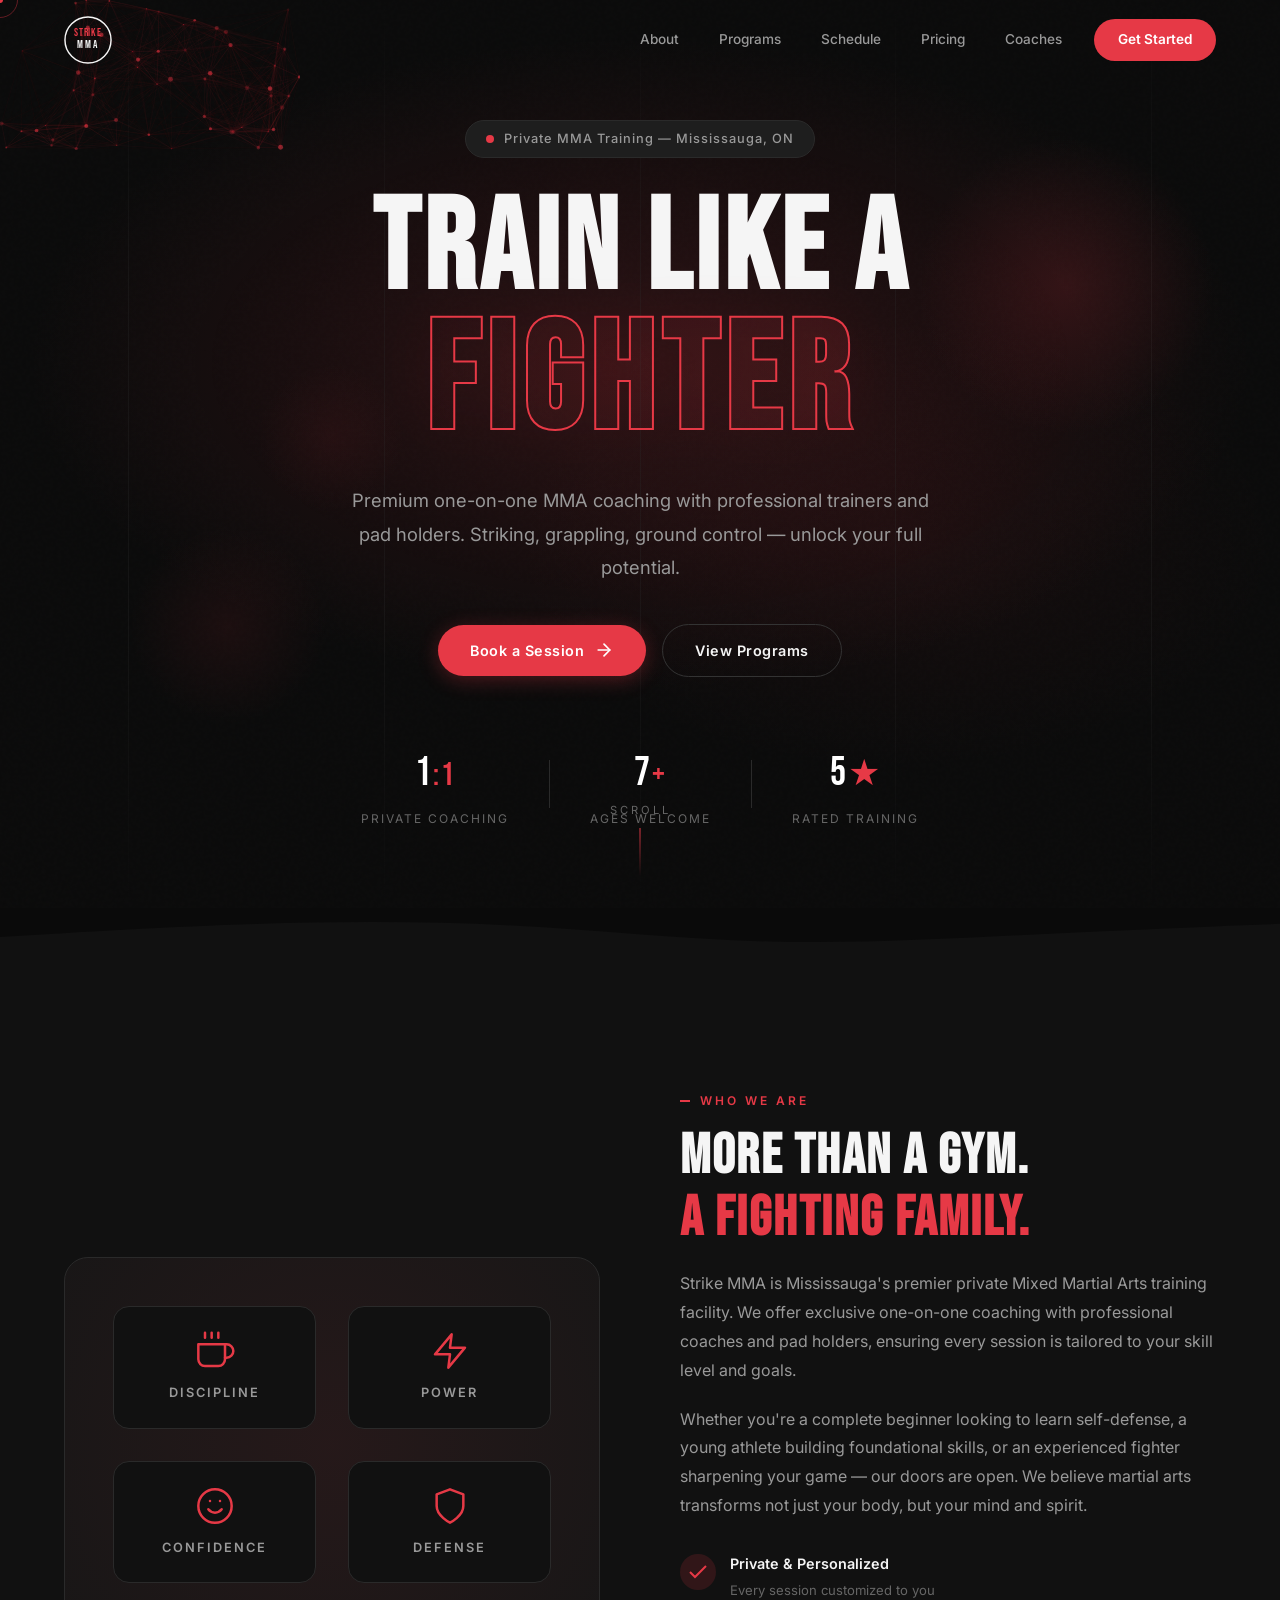
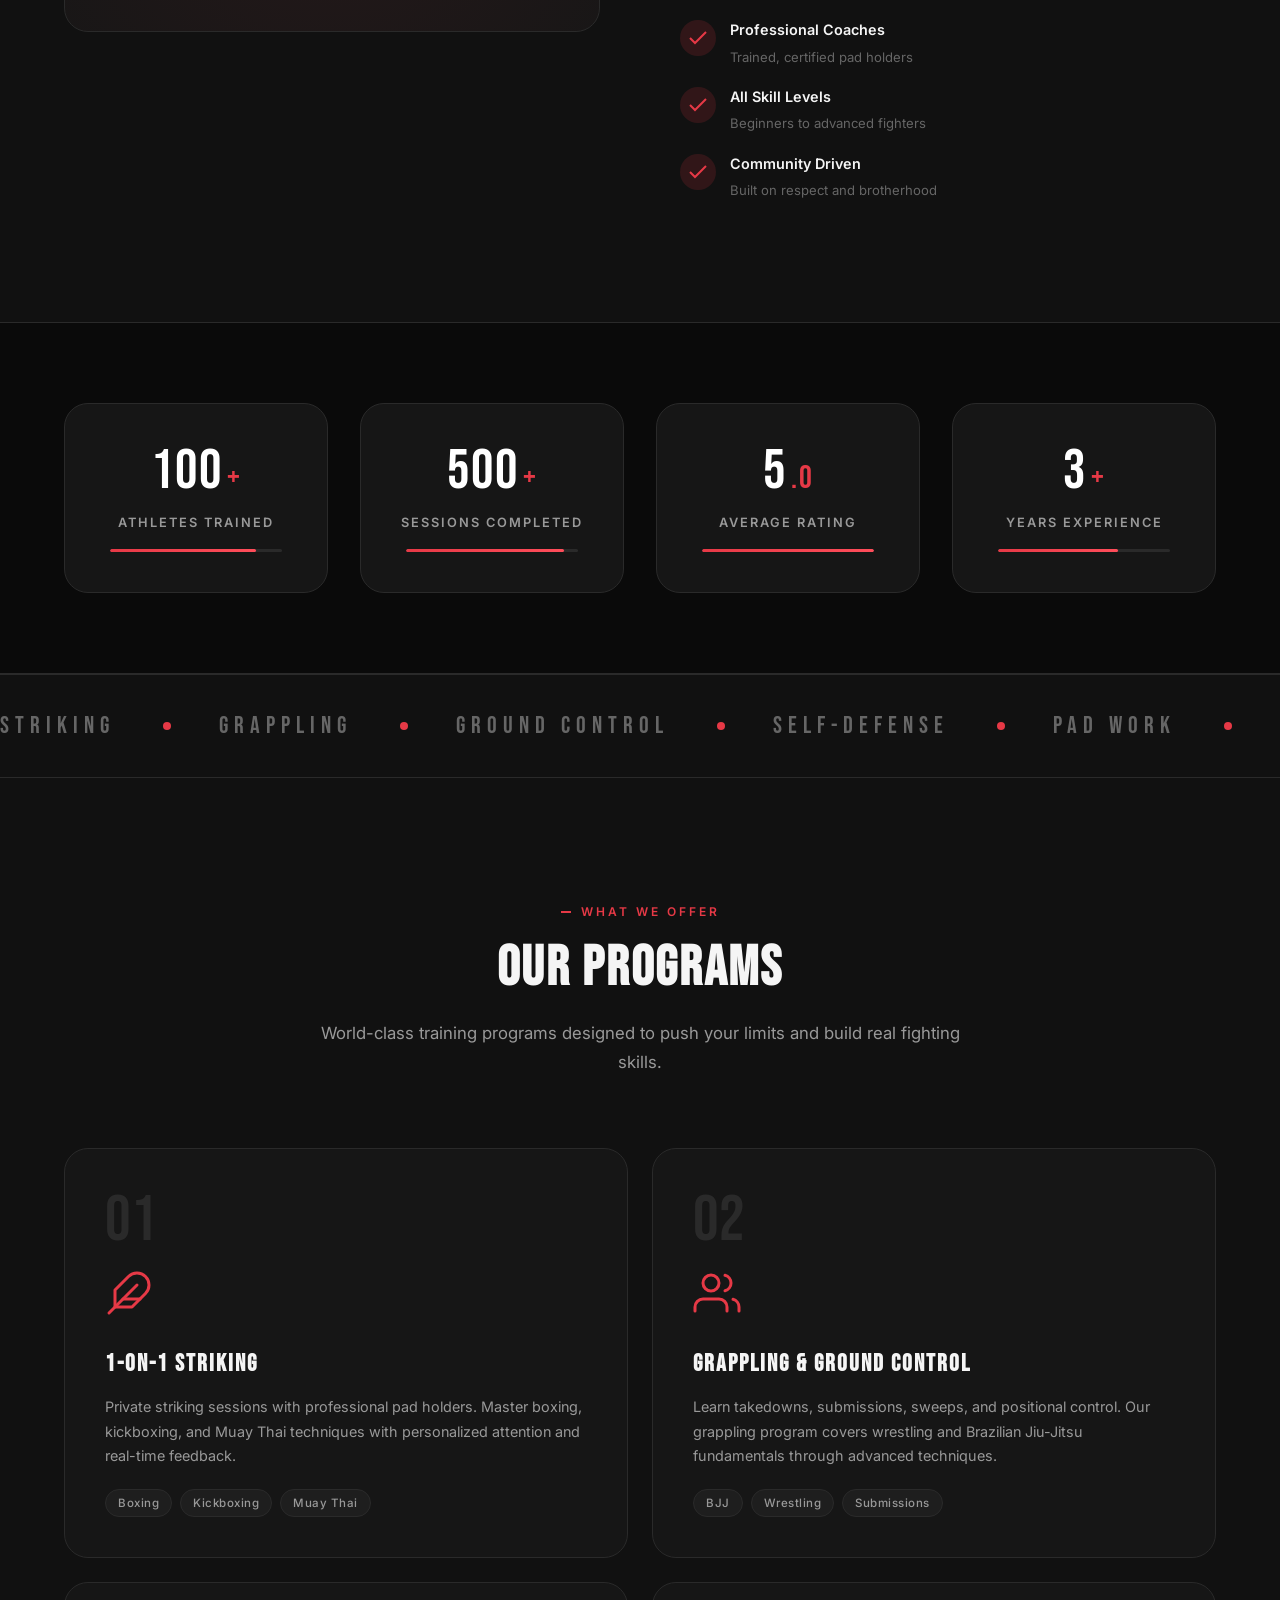
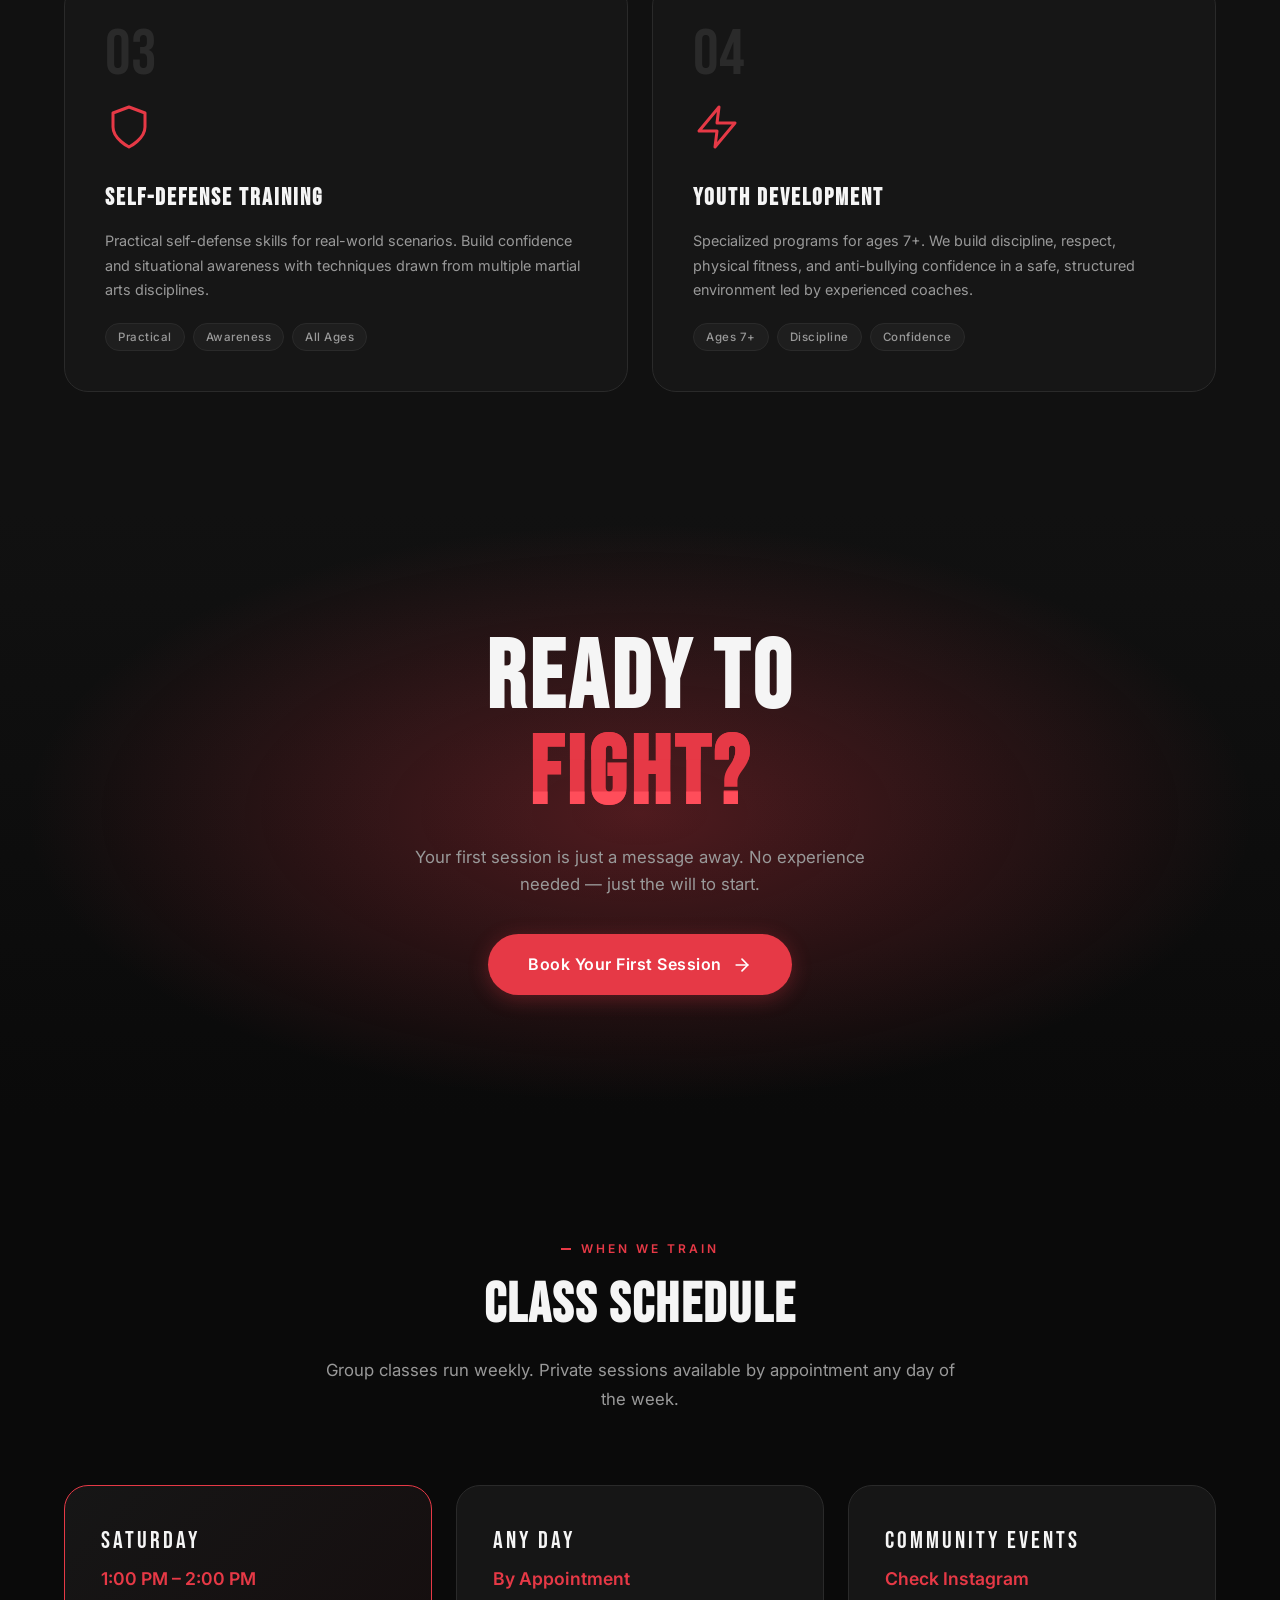
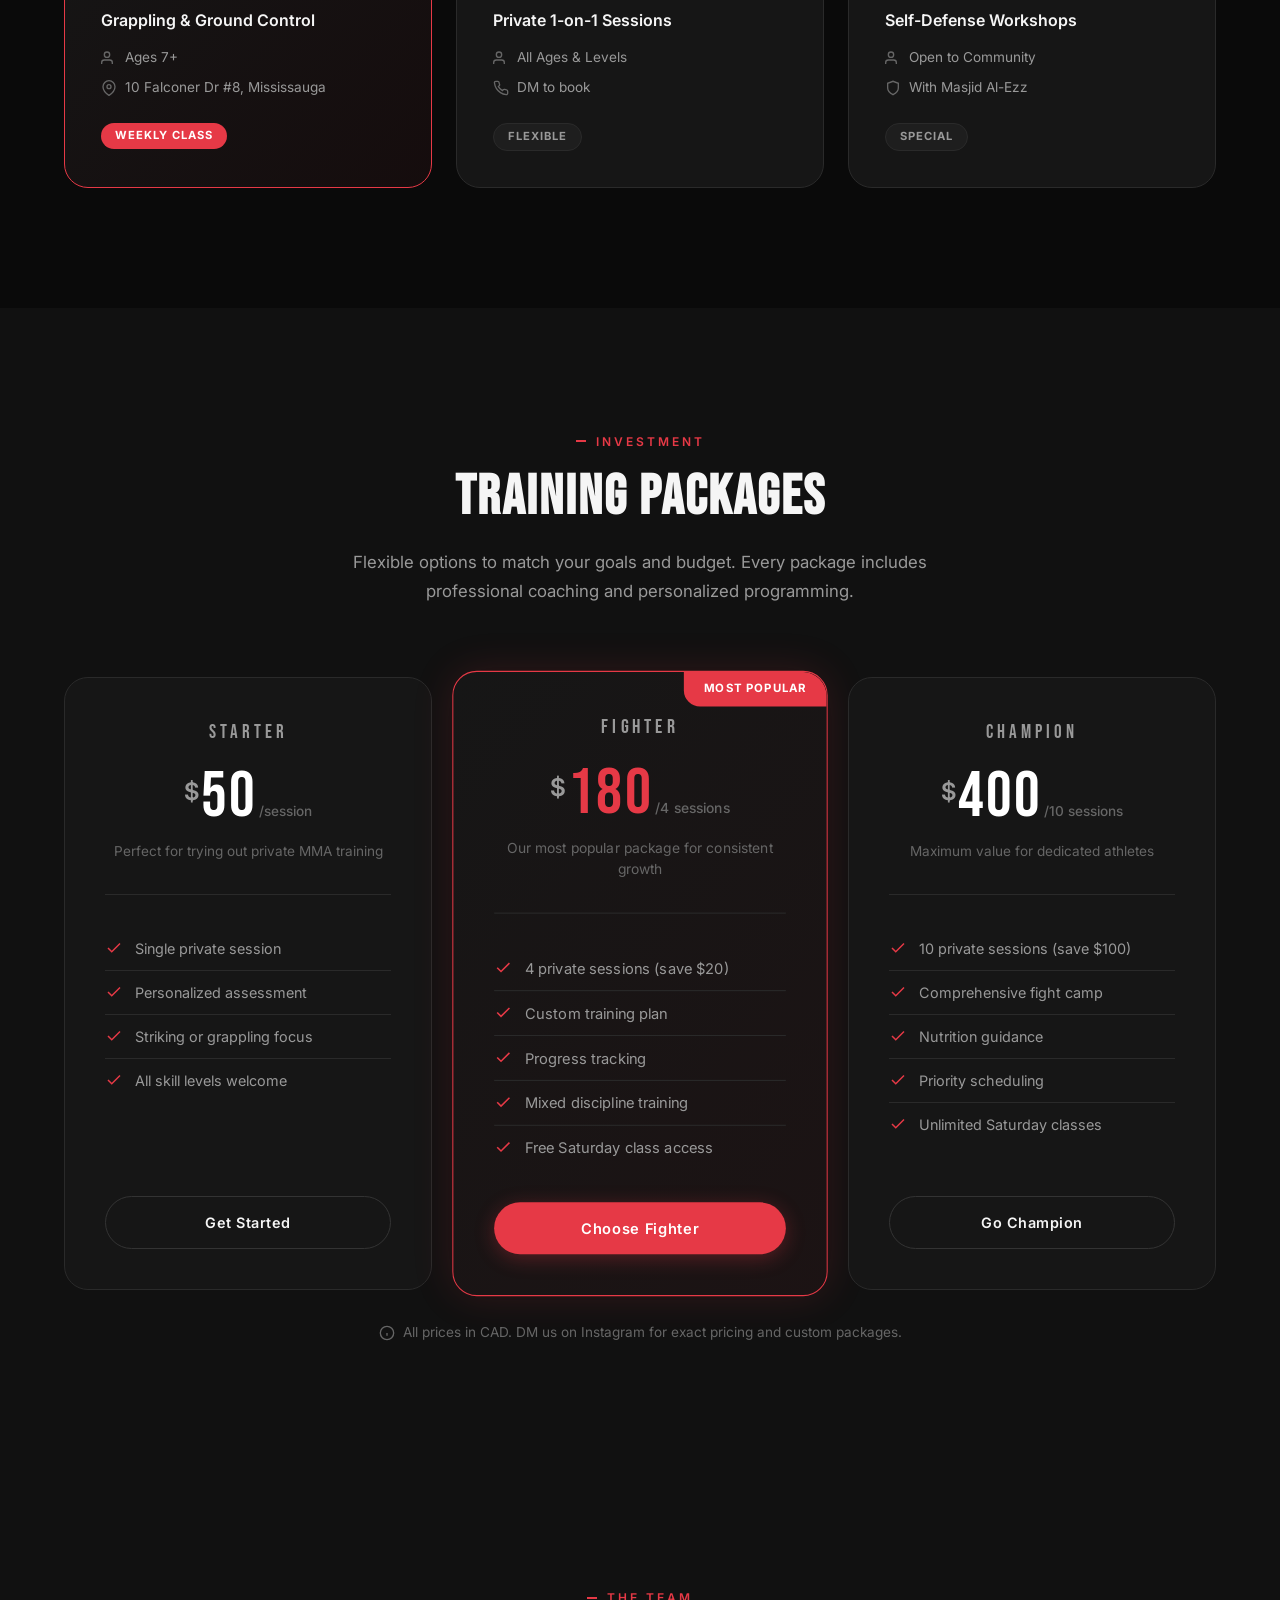
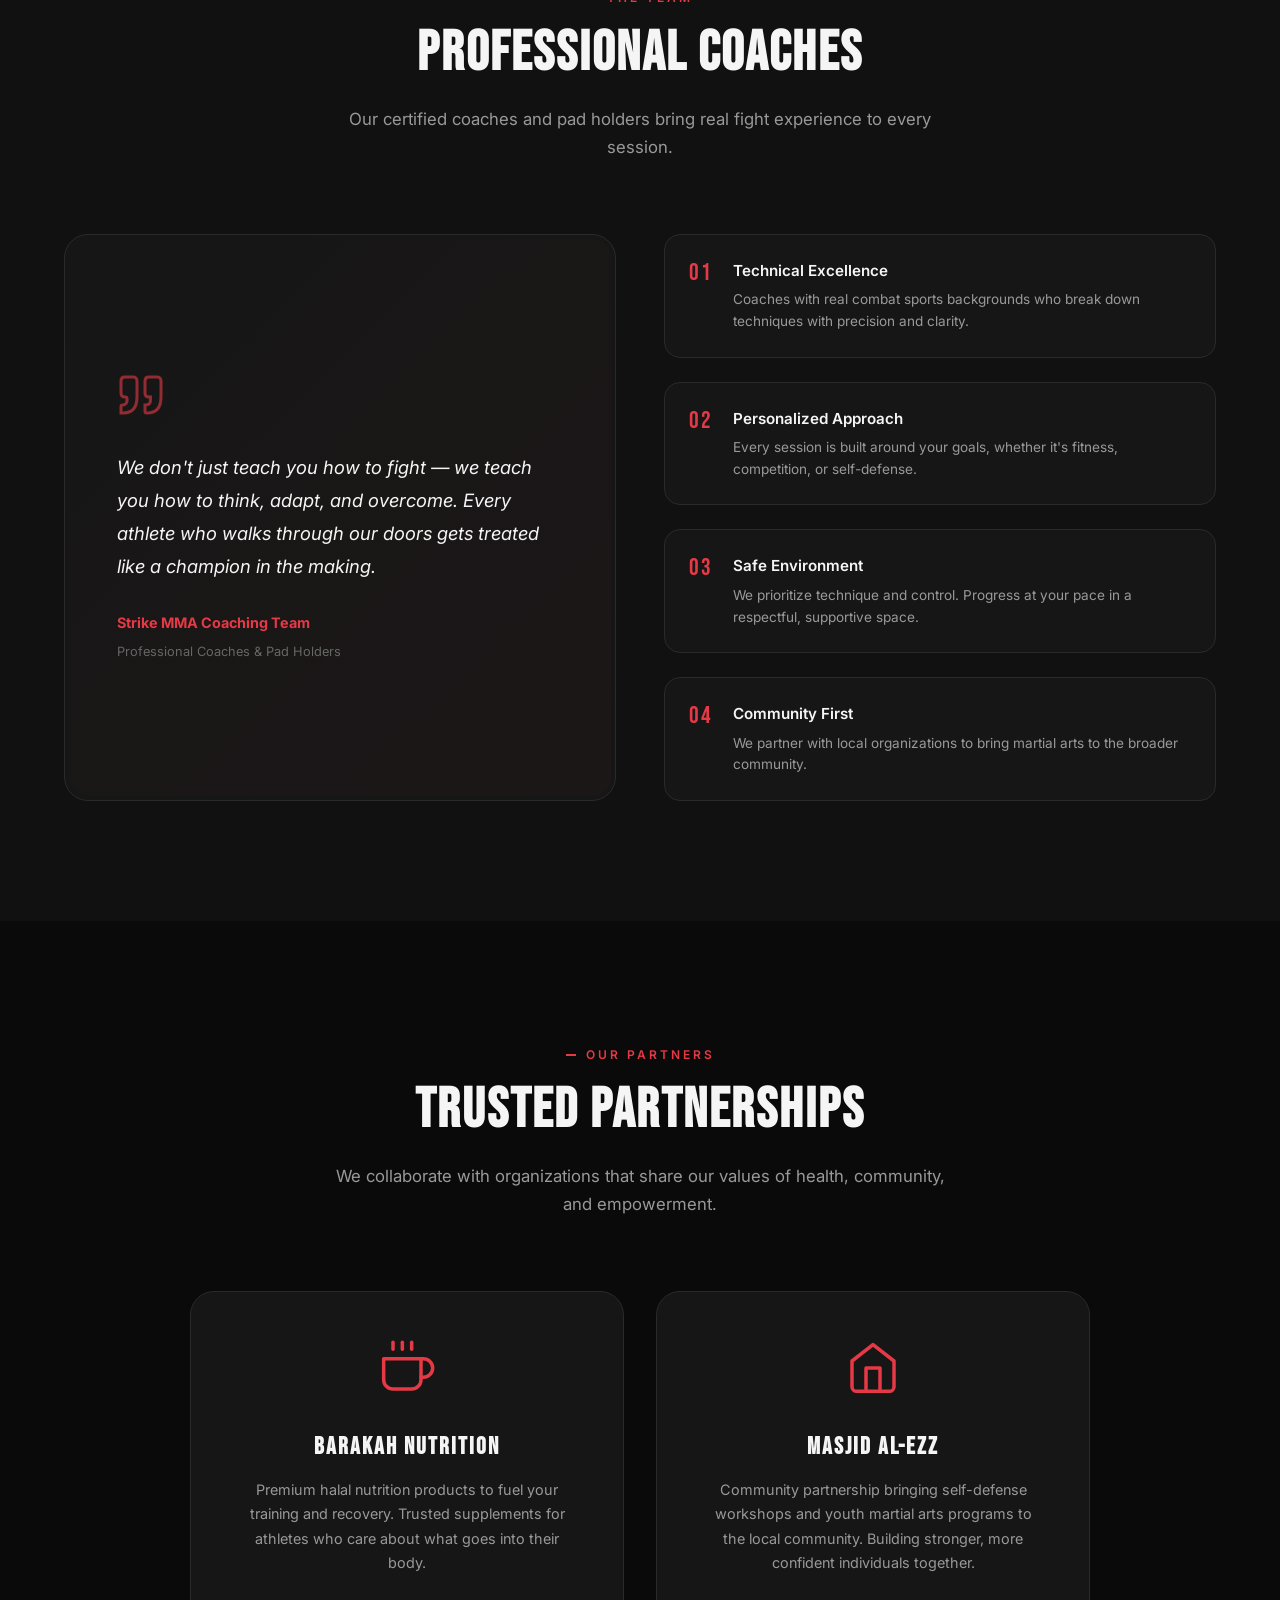
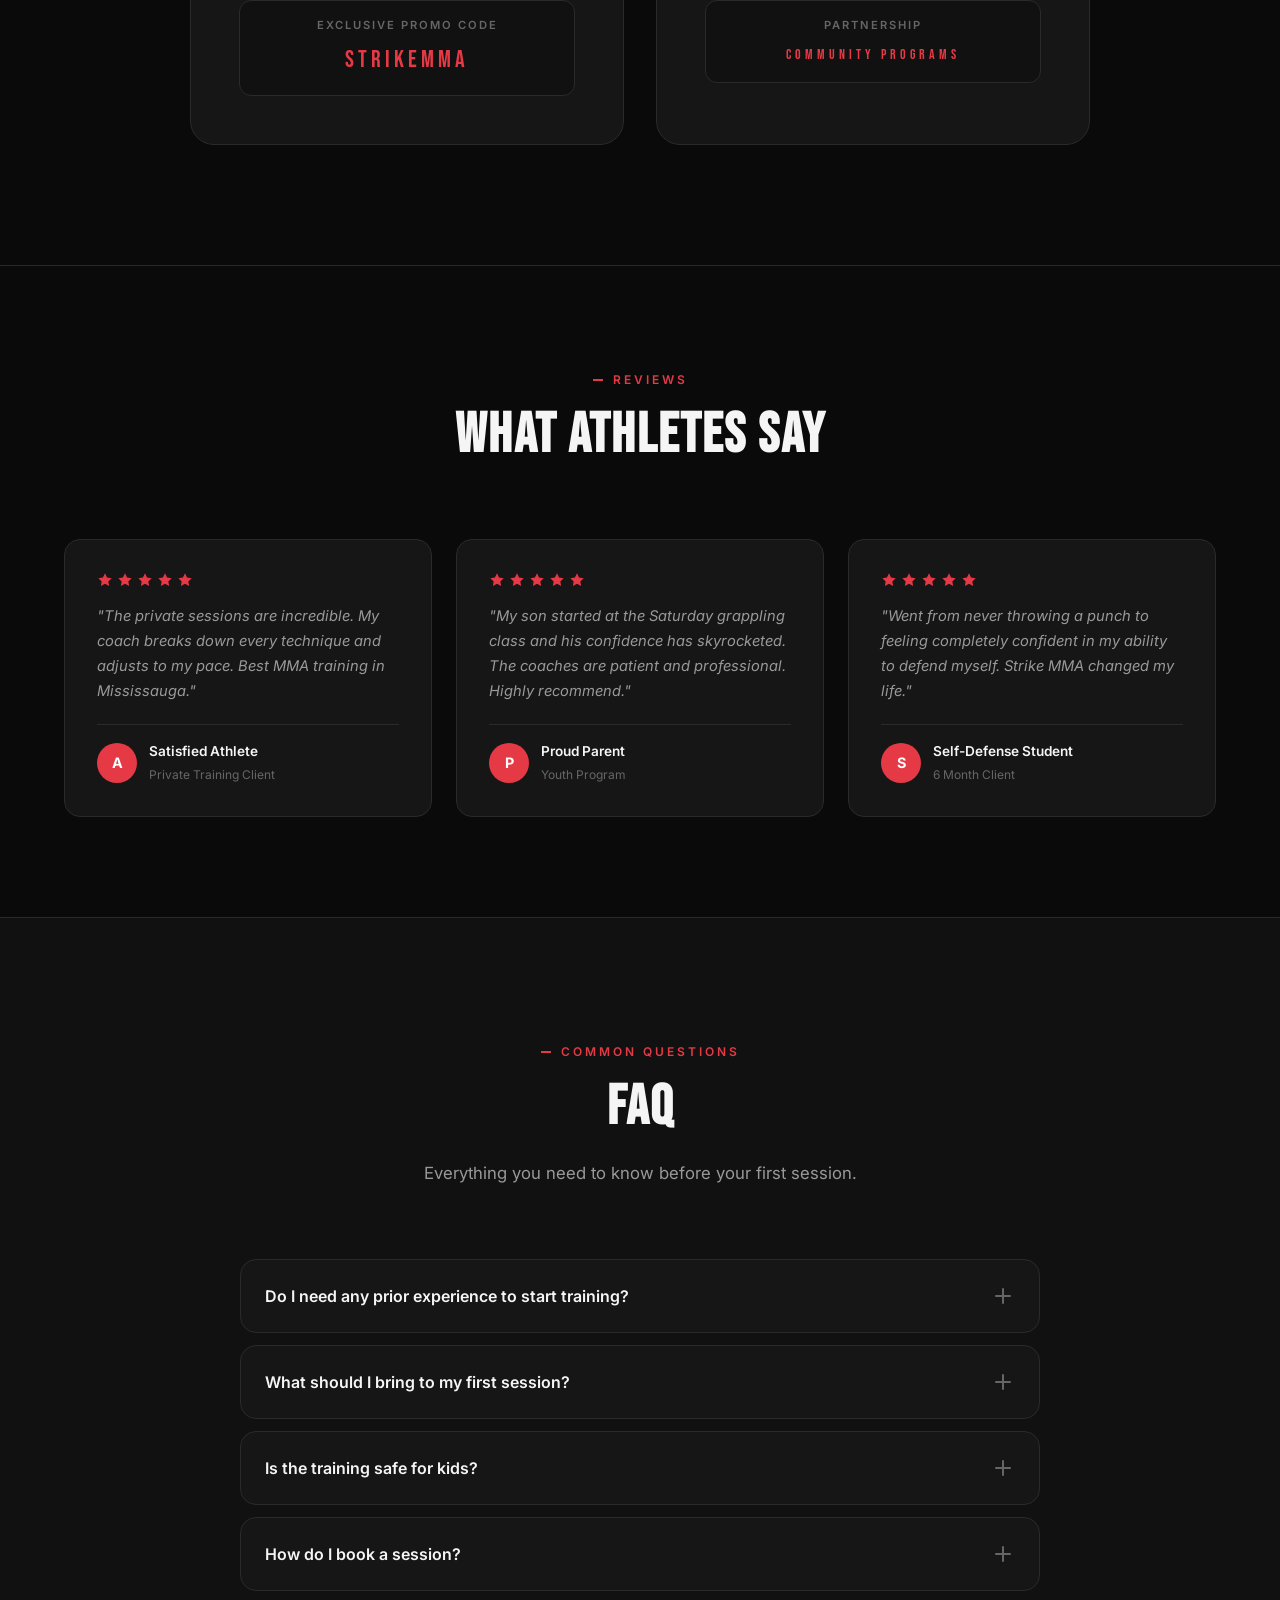
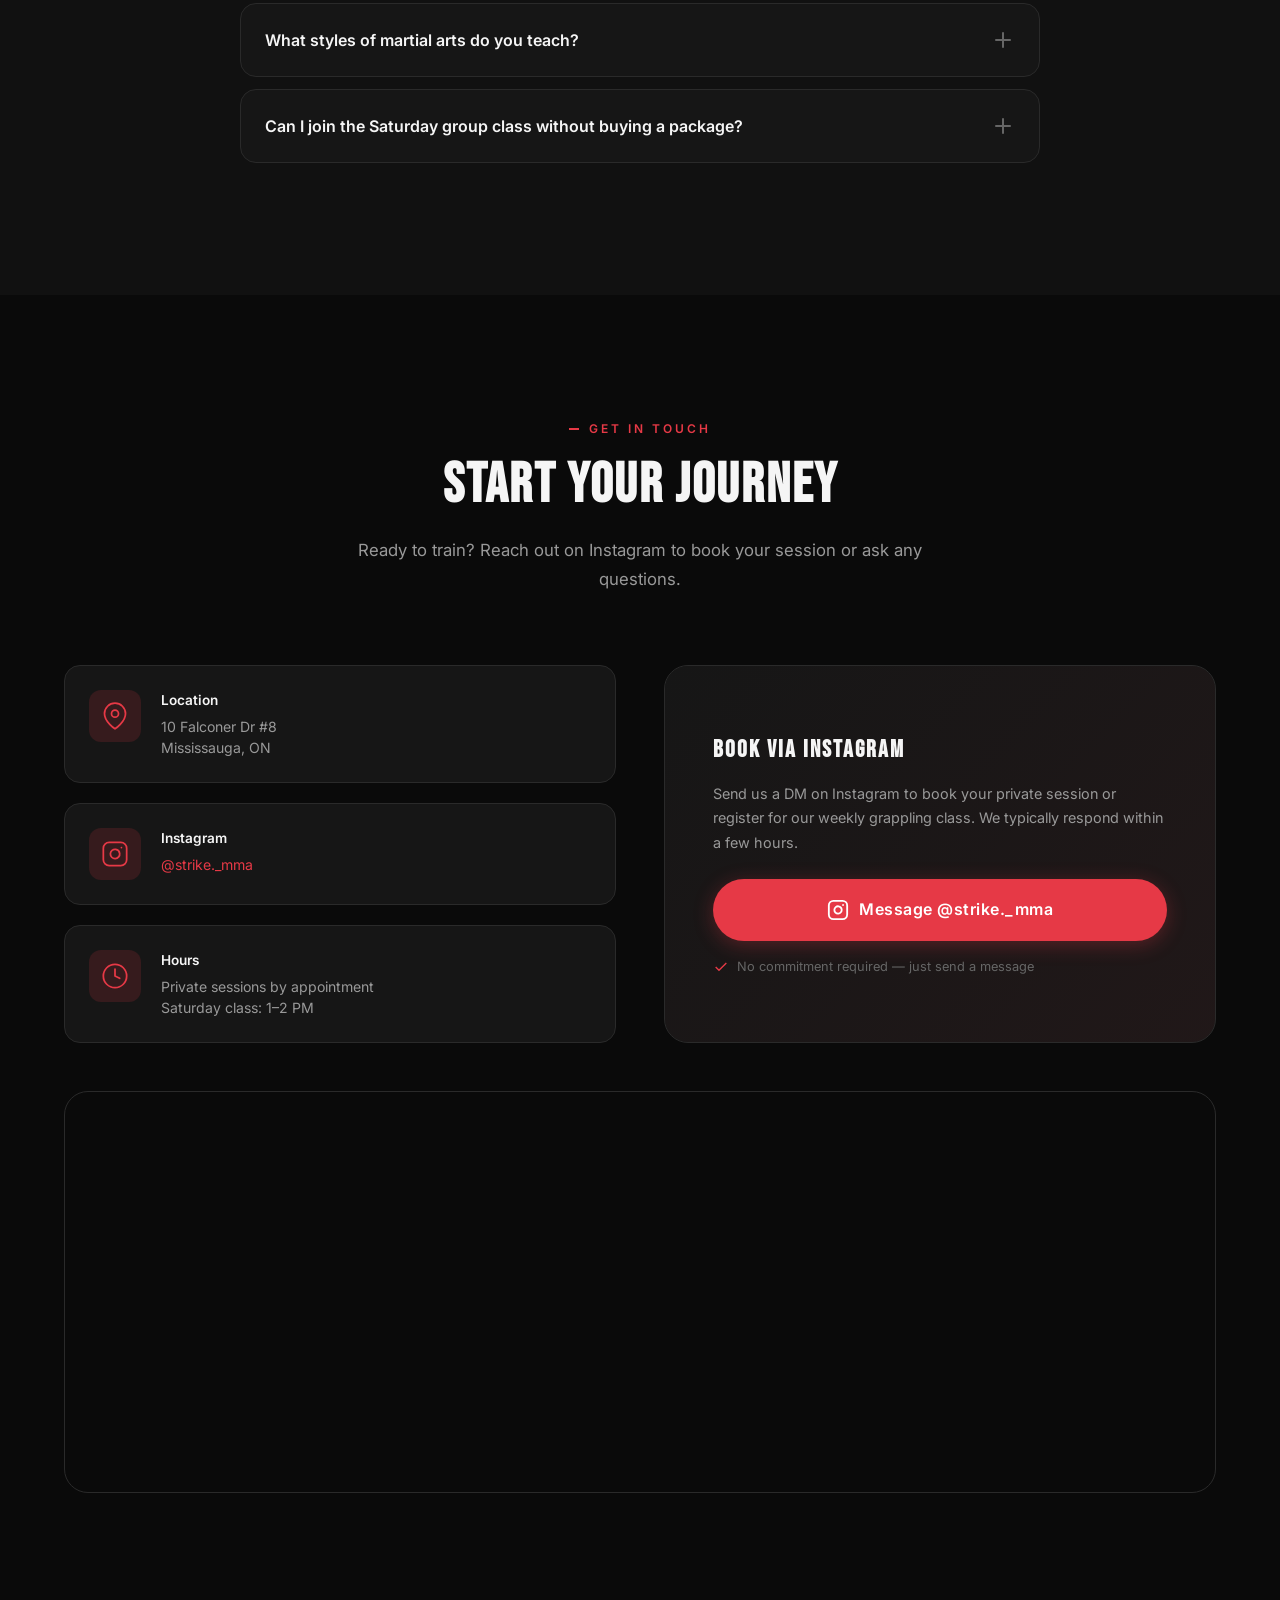
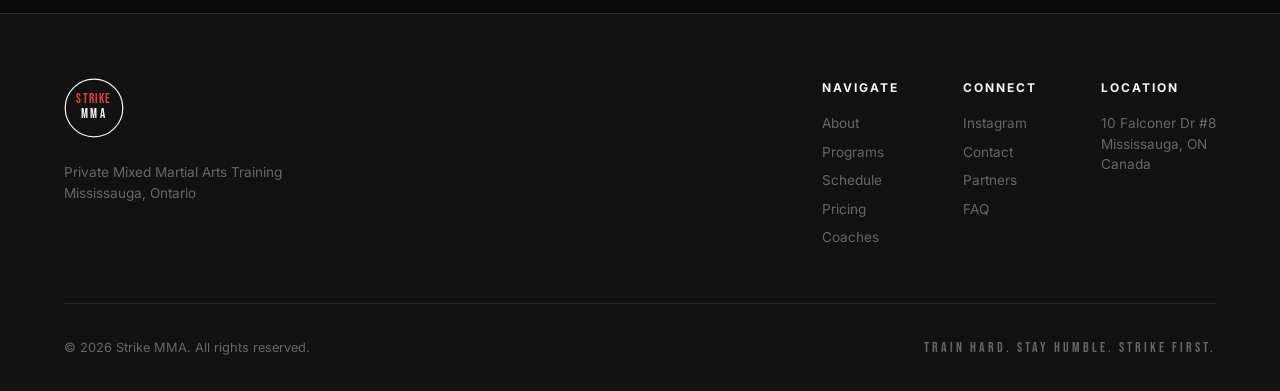
==== commit 800c48ac: "10X enhance Strike MMA website with premium features - Canvas particle system in hero with mouse-rea" ====
--- a/index.html
+++ b/index.html
@@ -5,19 +5,36 @@
   <meta name="viewport" content="width=device-width, initial-scale=1.0">
   <title>Strike MMA | Private Mixed Martial Arts Training - Mississauga</title>
   <meta name="description" content="Strike MMA - Premium private Mixed Martial Arts coaching in Mississauga, ON. One-on-one training, professional coaches, grappling classes, and self-defense programs.">
+  <meta name="keywords" content="MMA, Mixed Martial Arts, Mississauga, private training, boxing, kickboxing, muay thai, BJJ, grappling, self-defense">
+  <meta property="og:title" content="Strike MMA | Private Mixed Martial Arts Training">
+  <meta property="og:description" content="Premium private MMA coaching in Mississauga. Striking, grappling, self-defense.">
+  <meta property="og:type" content="website">
+  <meta name="theme-color" content="#E63946">
   <link rel="preconnect" href="https://fonts.googleapis.com">
   <link rel="preconnect" href="https://fonts.gstatic.com" crossorigin>
-  <link href="https://fonts.googleapis.com/css2?family=Inter:wght@300;400;500;600;700;800;900&family=Bebas+Neue&display=swap" rel="stylesheet">
+  <link href="https://fonts.googleapis.com/css2?family=Inter:wght@300;400;500;600;700;800;900&family=Bebas+Neue&family=Space+Grotesk:wght@400;500;600;700&display=swap" rel="stylesheet">
   <link rel="stylesheet" href="styles.css">
   <link rel="icon" type="image/svg+xml" href="data:image/svg+xml,<svg xmlns='http://www.w3.org/2000/svg' viewBox='0 0 100 100'><text y='.9em' font-size='90'>&#129354;</text></svg>">
 </head>
 <body>
 
+  <!-- Scroll Progress Bar -->
+  <div class="scroll-progress" id="scrollProgress"></div>
+
   <!-- Loader -->
   <div id="loader" class="loader">
     <div class="loader-inner">
-      <div class="loader-ring"></div>
-      <span class="loader-text">STRIKE</span>
+      <div class="loader-logo">
+        <svg class="loader-logo-svg" viewBox="0 0 120 120" fill="none" xmlns="http://www.w3.org/2000/svg">
+          <circle class="loader-circle" cx="60" cy="60" r="56" stroke="#E63946" stroke-width="1.5" stroke-dasharray="352" stroke-dashoffset="352"/>
+          <text x="60" y="52" text-anchor="middle" fill="#E63946" font-family="Bebas Neue, sans-serif" font-size="24" letter-spacing="3">STRIKE</text>
+          <text x="60" y="78" text-anchor="middle" fill="#f5f5f5" font-family="Bebas Neue, sans-serif" font-size="24" letter-spacing="5">MMA</text>
+        </svg>
+      </div>
+      <div class="loader-bar">
+        <div class="loader-bar-fill"></div>
+      </div>
+      <span class="loader-text">PREPARING YOUR EXPERIENCE</span>
     </div>
   </div>
 
@@ -40,8 +57,8 @@
         <a href="#about" class="nav-link">About</a>
         <a href="#programs" class="nav-link">Programs</a>
         <a href="#schedule" class="nav-link">Schedule</a>
+        <a href="#pricing" class="nav-link">Pricing</a>
         <a href="#coaches" class="nav-link">Coaches</a>
-        <a href="#partners" class="nav-link">Partners</a>
         <a href="#contact" class="nav-link nav-link-cta">Get Started</a>
       </div>
 
@@ -59,14 +76,17 @@
       <a href="#about" class="mobile-link">About</a>
       <a href="#programs" class="mobile-link">Programs</a>
       <a href="#schedule" class="mobile-link">Schedule</a>
+      <a href="#pricing" class="mobile-link">Pricing</a>
       <a href="#coaches" class="mobile-link">Coaches</a>
       <a href="#partners" class="mobile-link">Partners</a>
+      <a href="#faq" class="mobile-link">FAQ</a>
       <a href="#contact" class="mobile-link mobile-link-cta">Get Started</a>
     </div>
   </div>
 
   <!-- Hero Section -->
   <section class="hero" id="hero">
+    <canvas class="hero-canvas" id="heroCanvas"></canvas>
     <div class="hero-bg">
       <div class="hero-grain"></div>
       <div class="hero-gradient"></div>
@@ -86,8 +106,8 @@
       </div>
 
       <h1 class="hero-title" data-animate="fade-up" data-delay="100">
-        <span class="hero-title-line">TRAIN LIKE A</span>
-        <span class="hero-title-line hero-title-outline">FIGHTER</span>
+        <span class="hero-title-line hero-split-text">TRAIN LIKE A</span>
+        <span class="hero-title-line hero-title-outline hero-split-text">FIGHTER</span>
       </h1>
 
       <p class="hero-subtitle" data-animate="fade-up" data-delay="200">
@@ -96,7 +116,7 @@
       </p>
 
       <div class="hero-actions" data-animate="fade-up" data-delay="300">
-        <a href="#contact" class="btn btn-primary">
+        <a href="#contact" class="btn btn-primary btn-glow">
           <span>Book a Session</span>
           <svg width="20" height="20" viewBox="0 0 24 24" fill="none" stroke="currentColor" stroke-width="2" stroke-linecap="round" stroke-linejoin="round"><line x1="5" y1="12" x2="19" y2="12"></line><polyline points="12 5 19 12 12 19"></polyline></svg>
         </a>
@@ -107,17 +127,17 @@
 
       <div class="hero-stats" data-animate="fade-up" data-delay="400">
         <div class="hero-stat">
-          <span class="hero-stat-number" data-count="1">1</span><span class="hero-stat-suffix">:1</span>
+          <span class="hero-stat-number" data-count="1">0</span><span class="hero-stat-suffix">:1</span>
           <span class="hero-stat-label">Private Coaching</span>
         </div>
         <div class="hero-stat-divider"></div>
         <div class="hero-stat">
-          <span class="hero-stat-number" data-count="7">7</span><span class="hero-stat-suffix">+</span>
+          <span class="hero-stat-number" data-count="7">0</span><span class="hero-stat-suffix">+</span>
           <span class="hero-stat-label">Ages Welcome</span>
         </div>
         <div class="hero-stat-divider"></div>
         <div class="hero-stat">
-          <span class="hero-stat-number" data-count="5">5</span><span class="hero-stat-suffix">&#9733;</span>
+          <span class="hero-stat-number" data-count="5">0</span><span class="hero-stat-suffix">&#9733;</span>
           <span class="hero-stat-label">Rated Training</span>
         </div>
       </div>
@@ -127,7 +147,19 @@
       <span>Scroll</span>
       <div class="hero-scroll-line"></div>
     </div>
-  </section>
+
+    <!-- Floating elements -->
+    <div class="hero-float hero-float-1"></div>
+    <div class="hero-float hero-float-2"></div>
+    <div class="hero-float hero-float-3"></div>
+  </section>
+
+  <!-- Wave divider -->
+  <div class="section-divider">
+    <svg viewBox="0 0 1440 100" fill="none" xmlns="http://www.w3.org/2000/svg" preserveAspectRatio="none">
+      <path d="M0 50L48 45.7C96 41.3 192 32.7 288 28.2C384 23.7 480 23.3 576 30.8C672 38.3 768 53.7 864 57.5C960 61.3 1056 53.7 1152 46.8C1248 40 1344 34 1392 31L1440 28V100H1392C1344 100 1248 100 1152 100C1056 100 960 100 864 100C768 100 672 100 576 100C480 100 384 100 288 100C192 100 96 100 48 100H0V50Z" fill="#111111"/>
+    </svg>
+  </div>
 
   <!-- About Section -->
   <section class="section about" id="about">
@@ -136,19 +168,23 @@
         <div class="about-visual" data-animate="fade-right">
           <div class="about-visual-card">
             <div class="about-icon-grid">
-              <div class="about-icon-item">
+              <div class="about-icon-item" data-tilt>
+                <div class="about-icon-glow"></div>
                 <svg width="40" height="40" viewBox="0 0 24 24" fill="none" stroke="#E63946" stroke-width="1.5" stroke-linecap="round" stroke-linejoin="round"><path d="M18 8h1a4 4 0 010 8h-1"/><path d="M2 8h16v9a4 4 0 01-4 4H6a4 4 0 01-4-4V8z"/><line x1="6" y1="1" x2="6" y2="4"/><line x1="10" y1="1" x2="10" y2="4"/><line x1="14" y1="1" x2="14" y2="4"/></svg>
                 <span>Discipline</span>
               </div>
-              <div class="about-icon-item">
+              <div class="about-icon-item" data-tilt>
+                <div class="about-icon-glow"></div>
                 <svg width="40" height="40" viewBox="0 0 24 24" fill="none" stroke="#E63946" stroke-width="1.5" stroke-linecap="round" stroke-linejoin="round"><polygon points="13 2 3 14 12 14 11 22 21 10 12 10 13 2"></polygon></svg>
                 <span>Power</span>
               </div>
-              <div class="about-icon-item">
+              <div class="about-icon-item" data-tilt>
+                <div class="about-icon-glow"></div>
                 <svg width="40" height="40" viewBox="0 0 24 24" fill="none" stroke="#E63946" stroke-width="1.5" stroke-linecap="round" stroke-linejoin="round"><circle cx="12" cy="12" r="10"/><path d="M8 14s1.5 2 4 2 4-2 4-2"/><line x1="9" y1="9" x2="9.01" y2="9"/><line x1="15" y1="9" x2="15.01" y2="9"/></svg>
                 <span>Confidence</span>
               </div>
-              <div class="about-icon-item">
+              <div class="about-icon-item" data-tilt>
+                <div class="about-icon-glow"></div>
                 <svg width="40" height="40" viewBox="0 0 24 24" fill="none" stroke="#E63946" stroke-width="1.5" stroke-linecap="round" stroke-linejoin="round"><path d="M12 22s8-4 8-10V5l-8-3-8 3v7c0 6 8 10 8 10z"/></svg>
                 <span>Defense</span>
               </div>
@@ -213,6 +249,38 @@
     </div>
   </section>
 
+  <!-- Impact Stats Section -->
+  <section class="section impact-section">
+    <div class="container">
+      <div class="impact-grid" data-animate="fade-up">
+        <div class="impact-card">
+          <div class="impact-number" data-count-up="100">0</div>
+          <div class="impact-suffix">+</div>
+          <div class="impact-label">Athletes Trained</div>
+          <div class="impact-bar"><div class="impact-bar-fill" style="--fill: 85%"></div></div>
+        </div>
+        <div class="impact-card">
+          <div class="impact-number" data-count-up="500">0</div>
+          <div class="impact-suffix">+</div>
+          <div class="impact-label">Sessions Completed</div>
+          <div class="impact-bar"><div class="impact-bar-fill" style="--fill: 92%"></div></div>
+        </div>
+        <div class="impact-card">
+          <div class="impact-number" data-count-up="5">0</div>
+          <div class="impact-suffix">.0</div>
+          <div class="impact-label">Average Rating</div>
+          <div class="impact-bar"><div class="impact-bar-fill" style="--fill: 100%"></div></div>
+        </div>
+        <div class="impact-card">
+          <div class="impact-number" data-count-up="3">0</div>
+          <div class="impact-suffix">+</div>
+          <div class="impact-label">Years Experience</div>
+          <div class="impact-bar"><div class="impact-bar-fill" style="--fill: 70%"></div></div>
+        </div>
+      </div>
+    </div>
+  </section>
+
   <!-- Marquee -->
   <div class="marquee">
     <div class="marquee-track">
@@ -254,6 +322,7 @@
 
       <div class="programs-grid">
         <div class="program-card" data-animate="fade-up" data-delay="0">
+          <div class="program-card-glow"></div>
           <div class="program-card-number">01</div>
           <div class="program-card-icon">
             <svg width="48" height="48" viewBox="0 0 24 24" fill="none" stroke="currentColor" stroke-width="1.5" stroke-linecap="round" stroke-linejoin="round">
@@ -271,6 +340,7 @@
         </div>
 
         <div class="program-card" data-animate="fade-up" data-delay="100">
+          <div class="program-card-glow"></div>
           <div class="program-card-number">02</div>
           <div class="program-card-icon">
             <svg width="48" height="48" viewBox="0 0 24 24" fill="none" stroke="currentColor" stroke-width="1.5" stroke-linecap="round" stroke-linejoin="round">
@@ -288,6 +358,7 @@
         </div>
 
         <div class="program-card" data-animate="fade-up" data-delay="200">
+          <div class="program-card-glow"></div>
           <div class="program-card-number">03</div>
           <div class="program-card-icon">
             <svg width="48" height="48" viewBox="0 0 24 24" fill="none" stroke="currentColor" stroke-width="1.5" stroke-linecap="round" stroke-linejoin="round">
@@ -305,6 +376,7 @@
         </div>
 
         <div class="program-card" data-animate="fade-up" data-delay="300">
+          <div class="program-card-glow"></div>
           <div class="program-card-number">04</div>
           <div class="program-card-icon">
             <svg width="48" height="48" viewBox="0 0 24 24" fill="none" stroke="currentColor" stroke-width="1.5" stroke-linecap="round" stroke-linejoin="round">
@@ -327,11 +399,12 @@
   <!-- CTA Banner -->
   <section class="cta-banner">
     <div class="cta-banner-bg"></div>
+    <div class="cta-banner-particles" id="ctaParticles"></div>
     <div class="container">
       <div class="cta-banner-content" data-animate="fade-up">
-        <h2 class="cta-banner-title">READY TO<br><span class="text-accent">FIGHT?</span></h2>
+        <h2 class="cta-banner-title">READY TO<br><span class="text-accent text-glitch" data-text="FIGHT?">FIGHT?</span></h2>
         <p class="cta-banner-text">Your first session is just a message away. No experience needed &mdash; just the will to start.</p>
-        <a href="#contact" class="btn btn-primary btn-lg">
+        <a href="#contact" class="btn btn-primary btn-lg btn-glow">
           <span>Book Your First Session</span>
           <svg width="20" height="20" viewBox="0 0 24 24" fill="none" stroke="currentColor" stroke-width="2" stroke-linecap="round" stroke-linejoin="round"><line x1="5" y1="12" x2="19" y2="12"></line><polyline points="12 5 19 12 12 19"></polyline></svg>
         </a>
@@ -350,6 +423,7 @@
 
       <div class="schedule-grid" data-animate="fade-up" data-delay="100">
         <div class="schedule-card schedule-card-featured">
+          <div class="schedule-card-glow"></div>
           <div class="schedule-card-day">Saturday</div>
           <div class="schedule-card-time">1:00 PM &ndash; 2:00 PM</div>
           <div class="schedule-card-name">Grappling &amp; Ground Control</div>
@@ -397,6 +471,126 @@
     </div>
   </section>
 
+  <!-- Pricing Section -->
+  <section class="section pricing" id="pricing">
+    <div class="container">
+      <div class="section-header" data-animate="fade-up">
+        <span class="section-tag">Investment</span>
+        <h2 class="section-title">Training Packages</h2>
+        <p class="section-subtitle">Flexible options to match your goals and budget. Every package includes professional coaching and personalized programming.</p>
+      </div>
+
+      <div class="pricing-grid" data-animate="fade-up" data-delay="100">
+        <div class="pricing-card">
+          <div class="pricing-card-header">
+            <span class="pricing-tier">Starter</span>
+            <div class="pricing-price">
+              <span class="pricing-currency">$</span>
+              <span class="pricing-amount">50</span>
+              <span class="pricing-period">/session</span>
+            </div>
+            <p class="pricing-desc">Perfect for trying out private MMA training</p>
+          </div>
+          <ul class="pricing-features">
+            <li>
+              <svg width="18" height="18" viewBox="0 0 24 24" fill="none" stroke="#E63946" stroke-width="2"><polyline points="20 6 9 17 4 12"></polyline></svg>
+              Single private session
+            </li>
+            <li>
+              <svg width="18" height="18" viewBox="0 0 24 24" fill="none" stroke="#E63946" stroke-width="2"><polyline points="20 6 9 17 4 12"></polyline></svg>
+              Personalized assessment
+            </li>
+            <li>
+              <svg width="18" height="18" viewBox="0 0 24 24" fill="none" stroke="#E63946" stroke-width="2"><polyline points="20 6 9 17 4 12"></polyline></svg>
+              Striking or grappling focus
+            </li>
+            <li>
+              <svg width="18" height="18" viewBox="0 0 24 24" fill="none" stroke="#E63946" stroke-width="2"><polyline points="20 6 9 17 4 12"></polyline></svg>
+              All skill levels welcome
+            </li>
+          </ul>
+          <a href="#contact" class="btn btn-ghost btn-block">Get Started</a>
+        </div>
+
+        <div class="pricing-card pricing-card-featured">
+          <div class="pricing-card-badge">Most Popular</div>
+          <div class="pricing-card-header">
+            <span class="pricing-tier">Fighter</span>
+            <div class="pricing-price">
+              <span class="pricing-currency">$</span>
+              <span class="pricing-amount">180</span>
+              <span class="pricing-period">/4 sessions</span>
+            </div>
+            <p class="pricing-desc">Our most popular package for consistent growth</p>
+          </div>
+          <ul class="pricing-features">
+            <li>
+              <svg width="18" height="18" viewBox="0 0 24 24" fill="none" stroke="#E63946" stroke-width="2"><polyline points="20 6 9 17 4 12"></polyline></svg>
+              4 private sessions (save $20)
+            </li>
+            <li>
+              <svg width="18" height="18" viewBox="0 0 24 24" fill="none" stroke="#E63946" stroke-width="2"><polyline points="20 6 9 17 4 12"></polyline></svg>
+              Custom training plan
+            </li>
+            <li>
+              <svg width="18" height="18" viewBox="0 0 24 24" fill="none" stroke="#E63946" stroke-width="2"><polyline points="20 6 9 17 4 12"></polyline></svg>
+              Progress tracking
+            </li>
+            <li>
+              <svg width="18" height="18" viewBox="0 0 24 24" fill="none" stroke="#E63946" stroke-width="2"><polyline points="20 6 9 17 4 12"></polyline></svg>
+              Mixed discipline training
+            </li>
+            <li>
+              <svg width="18" height="18" viewBox="0 0 24 24" fill="none" stroke="#E63946" stroke-width="2"><polyline points="20 6 9 17 4 12"></polyline></svg>
+              Free Saturday class access
+            </li>
+          </ul>
+          <a href="#contact" class="btn btn-primary btn-block btn-glow">Choose Fighter</a>
+        </div>
+
+        <div class="pricing-card">
+          <div class="pricing-card-header">
+            <span class="pricing-tier">Champion</span>
+            <div class="pricing-price">
+              <span class="pricing-currency">$</span>
+              <span class="pricing-amount">400</span>
+              <span class="pricing-period">/10 sessions</span>
+            </div>
+            <p class="pricing-desc">Maximum value for dedicated athletes</p>
+          </div>
+          <ul class="pricing-features">
+            <li>
+              <svg width="18" height="18" viewBox="0 0 24 24" fill="none" stroke="#E63946" stroke-width="2"><polyline points="20 6 9 17 4 12"></polyline></svg>
+              10 private sessions (save $100)
+            </li>
+            <li>
+              <svg width="18" height="18" viewBox="0 0 24 24" fill="none" stroke="#E63946" stroke-width="2"><polyline points="20 6 9 17 4 12"></polyline></svg>
+              Comprehensive fight camp
+            </li>
+            <li>
+              <svg width="18" height="18" viewBox="0 0 24 24" fill="none" stroke="#E63946" stroke-width="2"><polyline points="20 6 9 17 4 12"></polyline></svg>
+              Nutrition guidance
+            </li>
+            <li>
+              <svg width="18" height="18" viewBox="0 0 24 24" fill="none" stroke="#E63946" stroke-width="2"><polyline points="20 6 9 17 4 12"></polyline></svg>
+              Priority scheduling
+            </li>
+            <li>
+              <svg width="18" height="18" viewBox="0 0 24 24" fill="none" stroke="#E63946" stroke-width="2"><polyline points="20 6 9 17 4 12"></polyline></svg>
+              Unlimited Saturday classes
+            </li>
+          </ul>
+          <a href="#contact" class="btn btn-ghost btn-block">Go Champion</a>
+        </div>
+      </div>
+
+      <p class="pricing-note" data-animate="fade-up" data-delay="200">
+        <svg width="16" height="16" viewBox="0 0 24 24" fill="none" stroke="currentColor" stroke-width="2"><circle cx="12" cy="12" r="10"/><line x1="12" y1="16" x2="12" y2="12"/><line x1="12" y1="8" x2="12.01" y2="8"/></svg>
+        All prices in CAD. DM us on Instagram for exact pricing and custom packages.
+      </p>
+    </div>
+  </section>
+
   <!-- Coaches Section -->
   <section class="section coaches" id="coaches">
     <div class="container">
@@ -477,7 +671,7 @@
           <p class="partner-card-text">Premium halal nutrition products to fuel your training and recovery. Trusted supplements for athletes who care about what goes into their body.</p>
           <div class="partner-card-promo">
             <span class="promo-label">Exclusive Promo Code</span>
-            <span class="promo-code">STRIKEMMA</span>
+            <span class="promo-code" title="Click to copy">STRIKEMMA</span>
           </div>
         </div>
 
@@ -498,10 +692,14 @@
     </div>
   </section>
 
-  <!-- Testimonial Marquee -->
+  <!-- Testimonials -->
   <div class="testimonial-section">
     <div class="container">
-      <div class="testimonial-grid" data-animate="fade-up">
+      <div class="section-header" data-animate="fade-up">
+        <span class="section-tag">Reviews</span>
+        <h2 class="section-title">What Athletes Say</h2>
+      </div>
+      <div class="testimonial-grid" data-animate="fade-up" data-delay="100">
         <div class="testimonial-card">
           <div class="testimonial-stars">
             <svg width="16" height="16" viewBox="0 0 24 24" fill="#E63946" stroke="none"><polygon points="12 2 15.09 8.26 22 9.27 17 14.14 18.18 21.02 12 17.77 5.82 21.02 7 14.14 2 9.27 8.91 8.26 12 2"/></svg>
@@ -511,7 +709,13 @@
             <svg width="16" height="16" viewBox="0 0 24 24" fill="#E63946" stroke="none"><polygon points="12 2 15.09 8.26 22 9.27 17 14.14 18.18 21.02 12 17.77 5.82 21.02 7 14.14 2 9.27 8.91 8.26 12 2"/></svg>
           </div>
           <p>"The private sessions are incredible. My coach breaks down every technique and adjusts to my pace. Best MMA training in Mississauga."</p>
-          <span class="testimonial-author">&mdash; Satisfied Athlete</span>
+          <div class="testimonial-author-info">
+            <div class="testimonial-avatar">A</div>
+            <div>
+              <span class="testimonial-author">Satisfied Athlete</span>
+              <span class="testimonial-role">Private Training Client</span>
+            </div>
+          </div>
         </div>
         <div class="testimonial-card">
           <div class="testimonial-stars">
@@ -522,7 +726,13 @@
             <svg width="16" height="16" viewBox="0 0 24 24" fill="#E63946" stroke="none"><polygon points="12 2 15.09 8.26 22 9.27 17 14.14 18.18 21.02 12 17.77 5.82 21.02 7 14.14 2 9.27 8.91 8.26 12 2"/></svg>
           </div>
           <p>"My son started at the Saturday grappling class and his confidence has skyrocketed. The coaches are patient and professional. Highly recommend."</p>
-          <span class="testimonial-author">&mdash; Proud Parent</span>
+          <div class="testimonial-author-info">
+            <div class="testimonial-avatar">P</div>
+            <div>
+              <span class="testimonial-author">Proud Parent</span>
+              <span class="testimonial-role">Youth Program</span>
+            </div>
+          </div>
         </div>
         <div class="testimonial-card">
           <div class="testimonial-stars">
@@ -533,11 +743,90 @@
             <svg width="16" height="16" viewBox="0 0 24 24" fill="#E63946" stroke="none"><polygon points="12 2 15.09 8.26 22 9.27 17 14.14 18.18 21.02 12 17.77 5.82 21.02 7 14.14 2 9.27 8.91 8.26 12 2"/></svg>
           </div>
           <p>"Went from never throwing a punch to feeling completely confident in my ability to defend myself. Strike MMA changed my life."</p>
-          <span class="testimonial-author">&mdash; Self-Defense Student</span>
+          <div class="testimonial-author-info">
+            <div class="testimonial-avatar">S</div>
+            <div>
+              <span class="testimonial-author">Self-Defense Student</span>
+              <span class="testimonial-role">6 Month Client</span>
+            </div>
+          </div>
         </div>
       </div>
     </div>
   </div>
+
+  <!-- FAQ Section -->
+  <section class="section faq" id="faq">
+    <div class="container">
+      <div class="section-header" data-animate="fade-up">
+        <span class="section-tag">Common Questions</span>
+        <h2 class="section-title">FAQ</h2>
+        <p class="section-subtitle">Everything you need to know before your first session.</p>
+      </div>
+
+      <div class="faq-list" data-animate="fade-up" data-delay="100">
+        <div class="faq-item">
+          <button class="faq-question">
+            <span>Do I need any prior experience to start training?</span>
+            <svg class="faq-icon" width="24" height="24" viewBox="0 0 24 24" fill="none" stroke="currentColor" stroke-width="2" stroke-linecap="round" stroke-linejoin="round"><line x1="12" y1="5" x2="12" y2="19"/><line x1="5" y1="12" x2="19" y2="12"/></svg>
+          </button>
+          <div class="faq-answer">
+            <p>Absolutely not! We welcome complete beginners. Our coaches will assess your current fitness level and build a training plan specifically for you. Many of our best athletes started with zero experience.</p>
+          </div>
+        </div>
+
+        <div class="faq-item">
+          <button class="faq-question">
+            <span>What should I bring to my first session?</span>
+            <svg class="faq-icon" width="24" height="24" viewBox="0 0 24 24" fill="none" stroke="currentColor" stroke-width="2" stroke-linecap="round" stroke-linejoin="round"><line x1="12" y1="5" x2="12" y2="19"/><line x1="5" y1="12" x2="19" y2="12"/></svg>
+          </button>
+          <div class="faq-answer">
+            <p>Wear comfortable athletic clothing and bring a water bottle. We provide all necessary training equipment including gloves, pads, and protective gear. Just bring your energy and willingness to learn!</p>
+          </div>
+        </div>
+
+        <div class="faq-item">
+          <button class="faq-question">
+            <span>Is the training safe for kids?</span>
+            <svg class="faq-icon" width="24" height="24" viewBox="0 0 24 24" fill="none" stroke="currentColor" stroke-width="2" stroke-linecap="round" stroke-linejoin="round"><line x1="12" y1="5" x2="12" y2="19"/><line x1="5" y1="12" x2="19" y2="12"/></svg>
+          </button>
+          <div class="faq-answer">
+            <p>Safety is our top priority. Our youth programs (ages 7+) focus on technique, discipline, and controlled movements. All sessions are supervised by experienced coaches who specialize in youth development. No full-contact sparring for beginners.</p>
+          </div>
+        </div>
+
+        <div class="faq-item">
+          <button class="faq-question">
+            <span>How do I book a session?</span>
+            <svg class="faq-icon" width="24" height="24" viewBox="0 0 24 24" fill="none" stroke="currentColor" stroke-width="2" stroke-linecap="round" stroke-linejoin="round"><line x1="12" y1="5" x2="12" y2="19"/><line x1="5" y1="12" x2="19" y2="12"/></svg>
+          </button>
+          <div class="faq-answer">
+            <p>Simply send us a DM on Instagram <a href="https://instagram.com/strike._mma" target="_blank" rel="noopener">@strike._mma</a> and we'll set you up! We typically respond within a few hours and can schedule your first session within the week.</p>
+          </div>
+        </div>
+
+        <div class="faq-item">
+          <button class="faq-question">
+            <span>What styles of martial arts do you teach?</span>
+            <svg class="faq-icon" width="24" height="24" viewBox="0 0 24 24" fill="none" stroke="currentColor" stroke-width="2" stroke-linecap="round" stroke-linejoin="round"><line x1="12" y1="5" x2="12" y2="19"/><line x1="5" y1="12" x2="19" y2="12"/></svg>
+          </button>
+          <div class="faq-answer">
+            <p>We offer a comprehensive MMA curriculum including Boxing, Kickboxing, Muay Thai, Brazilian Jiu-Jitsu, Wrestling, and practical self-defense techniques. Our coaches can focus on specific disciplines or create a mixed training plan based on your interests.</p>
+          </div>
+        </div>
+
+        <div class="faq-item">
+          <button class="faq-question">
+            <span>Can I join the Saturday group class without buying a package?</span>
+            <svg class="faq-icon" width="24" height="24" viewBox="0 0 24 24" fill="none" stroke="currentColor" stroke-width="2" stroke-linecap="round" stroke-linejoin="round"><line x1="12" y1="5" x2="12" y2="19"/><line x1="5" y1="12" x2="19" y2="12"/></svg>
+          </button>
+          <div class="faq-answer">
+            <p>Yes! Our Saturday grappling class is open to everyone ages 7+. DM us on Instagram for drop-in pricing. Package holders get free or discounted access depending on their plan.</p>
+          </div>
+        </div>
+      </div>
+    </div>
+  </section>
 
   <!-- Contact Section -->
   <section class="section contact" id="contact">
@@ -585,7 +874,7 @@
           <div class="contact-cta-inner">
             <h3>Book via Instagram</h3>
             <p>Send us a DM on Instagram to book your private session or register for our weekly grappling class. We typically respond within a few hours.</p>
-            <a href="https://instagram.com/strike._mma" target="_blank" rel="noopener" class="btn btn-primary btn-lg btn-block">
+            <a href="https://instagram.com/strike._mma" target="_blank" rel="noopener" class="btn btn-primary btn-lg btn-block btn-glow">
               <svg width="22" height="22" viewBox="0 0 24 24" fill="none" stroke="currentColor" stroke-width="2" stroke-linecap="round" stroke-linejoin="round"><rect x="2" y="2" width="20" height="20" rx="5" ry="5"/><path d="M16 11.37A4 4 0 1112.63 8 4 4 0 0116 11.37z"/><line x1="17.5" y1="6.5" x2="17.51" y2="6.5"/></svg>
               <span>Message @strike._mma</span>
             </a>
@@ -631,6 +920,7 @@
             <a href="#about">About</a>
             <a href="#programs">Programs</a>
             <a href="#schedule">Schedule</a>
+            <a href="#pricing">Pricing</a>
             <a href="#coaches">Coaches</a>
           </div>
           <div class="footer-col">
@@ -638,6 +928,7 @@
             <a href="https://instagram.com/strike._mma" target="_blank" rel="noopener">Instagram</a>
             <a href="#contact">Contact</a>
             <a href="#partners">Partners</a>
+            <a href="#faq">FAQ</a>
           </div>
           <div class="footer-col">
             <h4>Location</h4>
@@ -652,6 +943,19 @@
     </div>
   </footer>
 
+  <!-- Back to Top -->
+  <button class="back-to-top" id="backToTop" aria-label="Back to top">
+    <svg width="20" height="20" viewBox="0 0 24 24" fill="none" stroke="currentColor" stroke-width="2" stroke-linecap="round" stroke-linejoin="round"><polyline points="18 15 12 9 6 15"></polyline></svg>
+  </button>
+
+  <!-- Floating CTA (Mobile) -->
+  <div class="floating-cta" id="floatingCta">
+    <a href="#contact" class="btn btn-primary btn-glow">
+      <span>Book Now</span>
+      <svg width="18" height="18" viewBox="0 0 24 24" fill="none" stroke="currentColor" stroke-width="2"><line x1="5" y1="12" x2="19" y2="12"></line><polyline points="12 5 19 12 12 19"></polyline></svg>
+    </a>
+  </div>
+
   <script src="script.js"></script>
 </body>
 </html>
--- a/styles.css
+++ b/styles.css
@@ -1,5 +1,6 @@
 /* ======================================================
-   STRIKE MMA - Premium Website Styles
+   STRIKE MMA - Premium Website Styles v2.0
+   10X Enhanced Design System
    ====================================================== */
 
 /* --- CSS Custom Properties --- */
@@ -16,8 +17,10 @@
   --color-text-muted: #666666;
   --color-accent: #E63946;
   --color-accent-dark: #c1121f;
+  --color-accent-light: #ff4d5a;
   --color-accent-glow: rgba(230, 57, 70, 0.15);
   --color-accent-glow-strong: rgba(230, 57, 70, 0.3);
+  --color-accent-glow-intense: rgba(230, 57, 70, 0.5);
   --color-white: #ffffff;
 
   --font-primary: 'Inter', -apple-system, BlinkMacSystemFont, 'Segoe UI', sans-serif;
@@ -33,9 +36,11 @@
   --shadow-md: 0 8px 32px rgba(0,0,0,0.4);
   --shadow-lg: 0 16px 64px rgba(0,0,0,0.5);
   --shadow-glow: 0 0 40px var(--color-accent-glow);
+  --shadow-glow-lg: 0 0 80px var(--color-accent-glow-strong);
 
   --ease-out: cubic-bezier(0.16, 1, 0.3, 1);
   --ease-in-out: cubic-bezier(0.65, 0, 0.35, 1);
+  --ease-spring: cubic-bezier(0.34, 1.56, 0.64, 1);
 
   --nav-height: 80px;
 }
@@ -88,6 +93,19 @@
 a {
   color: inherit;
   text-decoration: none;
+}
+
+/* --- Scroll Progress Bar --- */
+.scroll-progress {
+  position: fixed;
+  top: 0;
+  left: 0;
+  width: 0%;
+  height: 3px;
+  background: linear-gradient(90deg, var(--color-accent), var(--color-accent-light), var(--color-accent));
+  z-index: 10001;
+  transition: width 0.1s linear;
+  box-shadow: 0 0 10px var(--color-accent-glow-strong), 0 0 30px var(--color-accent-glow);
 }
 
 /* --- Utility --- */
@@ -161,6 +179,19 @@
   font-size: 1rem;
   line-height: 1.8;
   margin-bottom: 20px;
+}
+
+/* --- Section Divider --- */
+.section-divider {
+  margin-top: -1px;
+  line-height: 0;
+  position: relative;
+  z-index: 2;
+}
+.section-divider svg {
+  width: 100%;
+  height: 60px;
+  display: block;
 }
 
 /* --- Buttons --- */
@@ -182,6 +213,18 @@
   overflow: hidden;
 }
 
+.btn::before {
+  content: '';
+  position: absolute;
+  inset: 0;
+  background: linear-gradient(45deg, transparent, rgba(255,255,255,0.1), transparent);
+  transform: translateX(-100%);
+  transition: transform 0.6s ease;
+}
+.btn:hover::before {
+  transform: translateX(100%);
+}
+
 .btn-primary {
   background: var(--color-accent);
   color: var(--color-white);
@@ -191,6 +234,14 @@
   background: var(--color-accent-dark);
   box-shadow: 0 8px 40px rgba(230, 57, 70, 0.4);
   transform: translateY(-2px);
+}
+
+.btn-glow {
+  animation: btnGlow 3s ease-in-out infinite;
+}
+@keyframes btnGlow {
+  0%, 100% { box-shadow: 0 4px 20px rgba(230, 57, 70, 0.3); }
+  50% { box-shadow: 0 4px 40px rgba(230, 57, 70, 0.5), 0 0 60px rgba(230, 57, 70, 0.2); }
 }
 
 .btn-ghost {
@@ -223,41 +274,68 @@
   display: flex;
   align-items: center;
   justify-content: center;
-  transition: opacity 0.6s ease, visibility 0.6s ease;
+  transition: opacity 0.8s ease, visibility 0.8s ease;
 }
 .loader.hidden {
   opacity: 0;
   visibility: hidden;
   pointer-events: none;
 }
+
 .loader-inner {
   display: flex;
   flex-direction: column;
   align-items: center;
-  gap: 24px;
-}
-.loader-ring {
-  width: 48px;
-  height: 48px;
-  border: 2px solid var(--color-border);
-  border-top-color: var(--color-accent);
-  border-radius: 50%;
-  animation: spin 0.8s linear infinite;
-}
+  gap: 32px;
+}
+
+.loader-logo {
+  width: 120px;
+  height: 120px;
+}
+
+.loader-logo-svg {
+  width: 100%;
+  height: 100%;
+}
+
+.loader-circle {
+  animation: loaderCircle 1.5s ease-out forwards;
+}
+@keyframes loaderCircle {
+  to { stroke-dashoffset: 0; }
+}
+
+.loader-bar {
+  width: 200px;
+  height: 2px;
+  background: var(--color-border);
+  border-radius: 2px;
+  overflow: hidden;
+}
+.loader-bar-fill {
+  width: 0%;
+  height: 100%;
+  background: linear-gradient(90deg, var(--color-accent), var(--color-accent-light));
+  border-radius: 2px;
+  animation: loaderBar 1.5s ease-out forwards;
+}
+@keyframes loaderBar {
+  to { width: 100%; }
+}
+
 .loader-text {
-  font-family: var(--font-display);
-  font-size: 1.5rem;
-  letter-spacing: 8px;
-  color: var(--color-accent);
+  font-family: var(--font-primary);
+  font-size: 0.7rem;
+  font-weight: 600;
+  letter-spacing: 6px;
+  color: var(--color-text-muted);
   animation: pulse 1.5s ease-in-out infinite;
 }
 
-@keyframes spin {
-  to { transform: rotate(360deg); }
-}
 @keyframes pulse {
   0%, 100% { opacity: 1; }
-  50% { opacity: 0.4; }
+  50% { opacity: 0.3; }
 }
 
 /* --- Custom Cursor --- */
@@ -471,6 +549,8 @@
 .mobile-menu.active .mobile-link:nth-child(4) { transition-delay: 0.25s; }
 .mobile-menu.active .mobile-link:nth-child(5) { transition-delay: 0.3s; }
 .mobile-menu.active .mobile-link:nth-child(6) { transition-delay: 0.35s; }
+.mobile-menu.active .mobile-link:nth-child(7) { transition-delay: 0.4s; }
+.mobile-menu.active .mobile-link:nth-child(8) { transition-delay: 0.45s; }
 
 .mobile-link:hover {
   color: var(--color-accent);
@@ -489,6 +569,13 @@
   justify-content: center;
   overflow: hidden;
   padding: 120px 24px 80px;
+}
+
+.hero-canvas {
+  position: absolute;
+  inset: 0;
+  z-index: 1;
+  pointer-events: none;
 }
 
 .hero-bg {
@@ -527,9 +614,55 @@
   opacity: 0.3;
 }
 
+/* Floating hero elements */
+.hero-float {
+  position: absolute;
+  border-radius: 50%;
+  pointer-events: none;
+  z-index: 0;
+}
+.hero-float-1 {
+  width: 300px;
+  height: 300px;
+  background: radial-gradient(circle, var(--color-accent-glow) 0%, transparent 70%);
+  top: 15%;
+  right: 5%;
+  animation: heroFloat1 8s ease-in-out infinite;
+}
+.hero-float-2 {
+  width: 200px;
+  height: 200px;
+  background: radial-gradient(circle, rgba(230, 57, 70, 0.08) 0%, transparent 70%);
+  bottom: 20%;
+  left: 10%;
+  animation: heroFloat2 10s ease-in-out infinite;
+}
+.hero-float-3 {
+  width: 150px;
+  height: 150px;
+  background: radial-gradient(circle, rgba(230, 57, 70, 0.06) 0%, transparent 70%);
+  top: 40%;
+  left: 20%;
+  animation: heroFloat3 12s ease-in-out infinite;
+}
+
+@keyframes heroFloat1 {
+  0%, 100% { transform: translate(0, 0) scale(1); }
+  33% { transform: translate(-30px, 20px) scale(1.1); }
+  66% { transform: translate(20px, -15px) scale(0.9); }
+}
+@keyframes heroFloat2 {
+  0%, 100% { transform: translate(0, 0) scale(1); }
+  50% { transform: translate(25px, -20px) scale(1.15); }
+}
+@keyframes heroFloat3 {
+  0%, 100% { transform: translate(0, 0); }
+  50% { transform: translate(-20px, 25px); }
+}
+
 .hero-content {
   position: relative;
-  z-index: 1;
+  z-index: 2;
   text-align: center;
   max-width: 900px;
 }
@@ -580,7 +713,16 @@
   font-size: clamp(4rem, 12vw, 9.5rem);
   letter-spacing: 8px;
   position: relative;
-}
+  background: linear-gradient(90deg, transparent 0%, var(--color-accent-glow) 50%, transparent 100%);
+  background-size: 200% 100%;
+  -webkit-background-clip: text;
+  animation: titleShimmer 4s ease-in-out infinite;
+}
+@keyframes titleShimmer {
+  0% { background-position: 200% center; }
+  100% { background-position: -200% center; }
+}
+
 .hero-title-outline::after {
   content: 'FIGHTER';
   position: absolute;
@@ -663,6 +805,7 @@
   font-size: 0.7rem;
   letter-spacing: 3px;
   text-transform: uppercase;
+  z-index: 2;
 }
 
 .hero-scroll-line {
@@ -680,6 +823,10 @@
 }
 
 /* --- About Section --- */
+.about {
+  background: var(--color-bg-alt);
+}
+
 .about-visual-card {
   background: var(--color-bg-card);
   border: 1px solid var(--color-border);
@@ -718,7 +865,27 @@
   border: 1px solid var(--color-border);
   border-radius: var(--radius-lg);
   transition: all 0.3s var(--ease-out);
-}
+  position: relative;
+  overflow: hidden;
+}
+
+.about-icon-glow {
+  position: absolute;
+  top: 50%;
+  left: 50%;
+  width: 0;
+  height: 0;
+  background: radial-gradient(circle, var(--color-accent-glow) 0%, transparent 70%);
+  border-radius: 50%;
+  transform: translate(-50%, -50%);
+  transition: all 0.5s var(--ease-out);
+  pointer-events: none;
+}
+.about-icon-item:hover .about-icon-glow {
+  width: 200px;
+  height: 200px;
+}
+
 .about-icon-item span {
   font-size: 0.8rem;
   font-weight: 600;
@@ -768,6 +935,96 @@
 .about-feature span {
   font-size: 0.82rem;
   color: var(--color-text-muted);
+}
+
+/* --- Impact Stats Section --- */
+.impact-section {
+  padding: 80px 0;
+  background: var(--color-bg);
+  border-top: 1px solid var(--color-border);
+  border-bottom: 1px solid var(--color-border);
+}
+
+.impact-grid {
+  display: grid;
+  grid-template-columns: repeat(4, 1fr);
+  gap: 32px;
+}
+
+.impact-card {
+  text-align: center;
+  padding: 40px 24px;
+  background: var(--color-bg-card);
+  border: 1px solid var(--color-border);
+  border-radius: var(--radius-xl);
+  transition: all 0.4s var(--ease-out);
+  position: relative;
+  overflow: hidden;
+}
+.impact-card::before {
+  content: '';
+  position: absolute;
+  top: 0;
+  left: 0;
+  right: 0;
+  height: 2px;
+  background: linear-gradient(90deg, transparent, var(--color-accent), transparent);
+  opacity: 0;
+  transition: opacity 0.4s ease;
+}
+.impact-card:hover {
+  transform: translateY(-4px);
+  border-color: var(--color-accent);
+}
+.impact-card:hover::before {
+  opacity: 1;
+}
+
+.impact-number {
+  font-family: var(--font-display);
+  font-size: 3.5rem;
+  color: var(--color-white);
+  letter-spacing: 2px;
+  line-height: 1;
+  display: inline;
+}
+
+.impact-suffix {
+  font-family: var(--font-display);
+  font-size: 2rem;
+  color: var(--color-accent);
+  letter-spacing: 2px;
+  display: inline;
+}
+
+.impact-label {
+  font-size: 0.8rem;
+  font-weight: 600;
+  color: var(--color-text-secondary);
+  letter-spacing: 2px;
+  text-transform: uppercase;
+  margin-top: 8px;
+}
+
+.impact-bar {
+  width: 80%;
+  height: 3px;
+  background: var(--color-border);
+  border-radius: 2px;
+  margin: 16px auto 0;
+  overflow: hidden;
+}
+
+.impact-bar-fill {
+  width: 0;
+  height: 100%;
+  background: linear-gradient(90deg, var(--color-accent), var(--color-accent-light));
+  border-radius: 2px;
+  transition: width 1.5s var(--ease-out);
+}
+
+.impact-card.counted .impact-bar-fill {
+  width: var(--fill);
 }
 
 /* --- Marquee --- */
@@ -829,6 +1086,21 @@
   position: relative;
   overflow: hidden;
   transition: all 0.4s var(--ease-out);
+}
+
+.program-card-glow {
+  position: absolute;
+  top: 0;
+  left: 0;
+  width: 100%;
+  height: 100%;
+  background: radial-gradient(circle at var(--mouse-x, 50%) var(--mouse-y, 50%), var(--color-accent-glow) 0%, transparent 50%);
+  opacity: 0;
+  transition: opacity 0.4s ease;
+  pointer-events: none;
+}
+.program-card:hover .program-card-glow {
+  opacity: 1;
 }
 
 .program-card:hover {
@@ -884,6 +1156,11 @@
   font-weight: 500;
   color: var(--color-text-secondary);
   letter-spacing: 0.5px;
+  transition: all 0.3s ease;
+}
+.program-card:hover .program-tag {
+  border-color: var(--color-accent);
+  color: var(--color-accent);
 }
 
 .program-card-line {
@@ -892,7 +1169,7 @@
   left: 0;
   right: 0;
   height: 2px;
-  background: var(--color-accent);
+  background: linear-gradient(90deg, var(--color-accent), var(--color-accent-light));
   transform: scaleX(0);
   transform-origin: left;
   transition: transform 0.5s var(--ease-out);
@@ -904,7 +1181,7 @@
 /* --- CTA Banner --- */
 .cta-banner {
   position: relative;
-  padding: 100px 0;
+  padding: 120px 0;
   overflow: hidden;
   text-align: center;
 }
@@ -917,6 +1194,13 @@
     linear-gradient(180deg, var(--color-bg-alt) 0%, var(--color-bg) 100%);
 }
 
+.cta-banner-particles {
+  position: absolute;
+  inset: 0;
+  overflow: hidden;
+  pointer-events: none;
+}
+
 .cta-banner-content {
   position: relative;
   z-index: 1;
@@ -928,6 +1212,44 @@
   letter-spacing: 4px;
   line-height: 1;
   margin-bottom: 20px;
+}
+
+/* Glitch text effect */
+.text-glitch {
+  position: relative;
+  display: inline-block;
+}
+.text-glitch::before,
+.text-glitch::after {
+  content: attr(data-text);
+  position: absolute;
+  top: 0;
+  left: 0;
+  width: 100%;
+  height: 100%;
+}
+.text-glitch::before {
+  color: var(--color-accent);
+  animation: glitch1 3s infinite;
+  clip-path: polygon(0 0, 100% 0, 100% 33%, 0 33%);
+}
+.text-glitch::after {
+  color: var(--color-accent-light);
+  animation: glitch2 3s infinite;
+  clip-path: polygon(0 66%, 100% 66%, 100% 100%, 0 100%);
+}
+
+@keyframes glitch1 {
+  0%, 95%, 100% { transform: translate(0); }
+  96% { transform: translate(-3px, 1px); }
+  97% { transform: translate(3px, -1px); }
+  98% { transform: translate(-2px, 0); }
+}
+@keyframes glitch2 {
+  0%, 95%, 100% { transform: translate(0); }
+  96% { transform: translate(3px, -1px); }
+  97% { transform: translate(-3px, 1px); }
+  98% { transform: translate(2px, 0); }
 }
 
 .cta-banner-text {
@@ -953,7 +1275,24 @@
   padding: 36px;
   position: relative;
   transition: all 0.3s var(--ease-out);
-}
+  overflow: hidden;
+}
+
+.schedule-card-glow {
+  position: absolute;
+  top: -50%;
+  left: -50%;
+  width: 200%;
+  height: 200%;
+  background: radial-gradient(circle at center, var(--color-accent-glow) 0%, transparent 50%);
+  opacity: 0;
+  transition: opacity 0.5s ease;
+  pointer-events: none;
+}
+.schedule-card-featured:hover .schedule-card-glow {
+  opacity: 0.5;
+}
+
 .schedule-card:hover {
   transform: translateY(-4px);
   border-color: var(--color-border-light);
@@ -1017,6 +1356,148 @@
   border: 1px solid var(--color-border);
 }
 
+/* --- Pricing Section --- */
+.pricing {
+  background: var(--color-bg-alt);
+}
+
+.pricing-grid {
+  display: grid;
+  grid-template-columns: repeat(3, 1fr);
+  gap: 24px;
+  align-items: stretch;
+}
+
+.pricing-card {
+  background: var(--color-bg-card);
+  border: 1px solid var(--color-border);
+  border-radius: var(--radius-xl);
+  padding: 40px;
+  display: flex;
+  flex-direction: column;
+  transition: all 0.4s var(--ease-out);
+  position: relative;
+  overflow: hidden;
+}
+.pricing-card:hover {
+  transform: translateY(-4px);
+  border-color: var(--color-border-light);
+}
+
+.pricing-card-featured {
+  border-color: var(--color-accent);
+  background: linear-gradient(135deg, var(--color-bg-card) 0%, rgba(230, 57, 70, 0.05) 100%);
+  transform: scale(1.02);
+  box-shadow: var(--shadow-glow);
+}
+.pricing-card-featured:hover {
+  transform: scale(1.02) translateY(-4px);
+  box-shadow: var(--shadow-glow-lg);
+}
+
+.pricing-card-badge {
+  position: absolute;
+  top: 0;
+  right: 0;
+  background: var(--color-accent);
+  color: var(--color-white);
+  font-size: 0.7rem;
+  font-weight: 700;
+  letter-spacing: 1px;
+  text-transform: uppercase;
+  padding: 8px 20px;
+  border-radius: 0 var(--radius-xl) 0 var(--radius-lg);
+}
+
+.pricing-card-header {
+  text-align: center;
+  padding-bottom: 32px;
+  margin-bottom: 32px;
+  border-bottom: 1px solid var(--color-border);
+}
+
+.pricing-tier {
+  font-family: var(--font-display);
+  font-size: 1.2rem;
+  letter-spacing: 4px;
+  text-transform: uppercase;
+  color: var(--color-text-secondary);
+}
+
+.pricing-price {
+  margin: 16px 0 12px;
+  display: flex;
+  align-items: baseline;
+  justify-content: center;
+  gap: 2px;
+}
+
+.pricing-currency {
+  font-size: 1.5rem;
+  font-weight: 600;
+  color: var(--color-text-secondary);
+  align-self: flex-start;
+  margin-top: 8px;
+}
+
+.pricing-amount {
+  font-family: var(--font-display);
+  font-size: 4rem;
+  letter-spacing: 2px;
+  color: var(--color-white);
+  line-height: 1;
+}
+
+.pricing-card-featured .pricing-amount {
+  color: var(--color-accent);
+}
+
+.pricing-period {
+  font-size: 0.85rem;
+  color: var(--color-text-muted);
+  font-weight: 500;
+}
+
+.pricing-desc {
+  font-size: 0.85rem;
+  color: var(--color-text-muted);
+  line-height: 1.5;
+}
+
+.pricing-features {
+  list-style: none;
+  flex: 1;
+  margin-bottom: 32px;
+}
+
+.pricing-features li {
+  display: flex;
+  align-items: center;
+  gap: 12px;
+  padding: 10px 0;
+  font-size: 0.9rem;
+  color: var(--color-text-secondary);
+  border-bottom: 1px solid var(--color-border);
+}
+.pricing-features li:last-child {
+  border-bottom: none;
+}
+
+.pricing-features li svg {
+  flex-shrink: 0;
+}
+
+.pricing-note {
+  text-align: center;
+  margin-top: 32px;
+  display: flex;
+  align-items: center;
+  justify-content: center;
+  gap: 8px;
+  font-size: 0.85rem;
+  color: var(--color-text-muted);
+}
+
 /* --- Coaches Section --- */
 .coaches {
   background: var(--color-bg-alt);
@@ -1173,12 +1654,17 @@
   font-size: 1.5rem;
   letter-spacing: 4px;
   color: var(--color-accent);
+  cursor: pointer;
+  transition: all 0.3s ease;
+}
+.promo-code:hover {
+  text-shadow: 0 0 20px var(--color-accent-glow-strong);
 }
 
 /* --- Testimonials --- */
 .testimonial-section {
-  padding: 80px 0;
-  background: var(--color-bg-alt);
+  padding: 100px 0;
+  background: var(--color-bg);
   border-top: 1px solid var(--color-border);
   border-bottom: 1px solid var(--color-border);
 }
@@ -1195,10 +1681,13 @@
   border-radius: var(--radius-lg);
   padding: 32px;
   transition: all 0.3s var(--ease-out);
+  display: flex;
+  flex-direction: column;
 }
 .testimonial-card:hover {
-  border-color: var(--color-border-light);
-  transform: translateY(-2px);
+  border-color: var(--color-accent);
+  transform: translateY(-4px);
+  box-shadow: var(--shadow-glow);
 }
 
 .testimonial-stars {
@@ -1211,15 +1700,124 @@
   font-size: 0.92rem;
   line-height: 1.7;
   color: var(--color-text-secondary);
-  margin-bottom: 16px;
+  margin-bottom: 20px;
   font-style: italic;
+  flex: 1;
+}
+
+.testimonial-author-info {
+  display: flex;
+  align-items: center;
+  gap: 12px;
+  padding-top: 16px;
+  border-top: 1px solid var(--color-border);
+}
+
+.testimonial-avatar {
+  width: 40px;
+  height: 40px;
+  border-radius: 50%;
+  background: var(--color-accent);
+  color: var(--color-white);
+  display: flex;
+  align-items: center;
+  justify-content: center;
+  font-weight: 700;
+  font-size: 0.9rem;
+  flex-shrink: 0;
 }
 
 .testimonial-author {
-  font-size: 0.8rem;
+  display: block;
+  font-size: 0.85rem;
   font-weight: 600;
+  color: var(--color-text);
+}
+
+.testimonial-role {
+  display: block;
+  font-size: 0.75rem;
   color: var(--color-text-muted);
-  letter-spacing: 1px;
+  margin-top: 2px;
+}
+
+/* --- FAQ Section --- */
+.faq {
+  background: var(--color-bg-alt);
+}
+
+.faq-list {
+  max-width: 800px;
+  margin: 0 auto;
+}
+
+.faq-item {
+  border: 1px solid var(--color-border);
+  border-radius: var(--radius-lg);
+  margin-bottom: 12px;
+  overflow: hidden;
+  transition: all 0.3s var(--ease-out);
+  background: var(--color-bg-card);
+}
+.faq-item:hover {
+  border-color: var(--color-border-light);
+}
+.faq-item.active {
+  border-color: var(--color-accent);
+}
+
+.faq-question {
+  width: 100%;
+  display: flex;
+  align-items: center;
+  justify-content: space-between;
+  gap: 16px;
+  padding: 24px;
+  background: none;
+  border: none;
+  color: var(--color-text);
+  font-family: var(--font-primary);
+  font-size: 1rem;
+  font-weight: 600;
+  text-align: left;
+  cursor: pointer;
+  transition: color 0.3s ease;
+}
+.faq-question:hover {
+  color: var(--color-accent);
+}
+
+.faq-icon {
+  flex-shrink: 0;
+  transition: all 0.4s var(--ease-out);
+  color: var(--color-text-muted);
+}
+.faq-item.active .faq-icon {
+  transform: rotate(45deg);
+  color: var(--color-accent);
+}
+
+.faq-answer {
+  max-height: 0;
+  overflow: hidden;
+  transition: max-height 0.5s var(--ease-out), padding 0.5s var(--ease-out);
+  padding: 0 24px;
+}
+.faq-item.active .faq-answer {
+  max-height: 300px;
+  padding: 0 24px 24px;
+}
+
+.faq-answer p {
+  color: var(--color-text-secondary);
+  font-size: 0.92rem;
+  line-height: 1.8;
+}
+
+.faq-answer a {
+  color: var(--color-accent);
+  text-decoration: underline;
+  text-underline-offset: 3px;
 }
 
 /* --- Contact Section --- */
@@ -1247,7 +1845,7 @@
   transition: all 0.3s var(--ease-out);
 }
 .contact-card:hover {
-  border-color: var(--color-border-light);
+  border-color: var(--color-accent);
   transform: translateX(4px);
 }
 
@@ -1413,6 +2011,65 @@
   color: var(--color-text-muted);
 }
 
+/* --- Back to Top --- */
+.back-to-top {
+  position: fixed;
+  bottom: 32px;
+  right: 32px;
+  width: 48px;
+  height: 48px;
+  background: var(--color-accent);
+  color: var(--color-white);
+  border: none;
+  border-radius: 50%;
+  display: flex;
+  align-items: center;
+  justify-content: center;
+  cursor: pointer;
+  z-index: 900;
+  opacity: 0;
+  visibility: hidden;
+  transform: translateY(20px);
+  transition: all 0.4s var(--ease-out);
+  box-shadow: 0 4px 20px rgba(230, 57, 70, 0.3);
+}
+.back-to-top.visible {
+  opacity: 1;
+  visibility: visible;
+  transform: translateY(0);
+}
+.back-to-top:hover {
+  transform: translateY(-4px);
+  box-shadow: 0 8px 40px rgba(230, 57, 70, 0.5);
+}
+
+/* --- Floating CTA (Mobile) --- */
+.floating-cta {
+  display: none;
+  position: fixed;
+  bottom: 0;
+  left: 0;
+  right: 0;
+  padding: 12px 16px;
+  background: rgba(10, 10, 10, 0.95);
+  backdrop-filter: blur(20px);
+  -webkit-backdrop-filter: blur(20px);
+  border-top: 1px solid var(--color-border);
+  z-index: 800;
+  opacity: 0;
+  transform: translateY(100%);
+  transition: all 0.4s var(--ease-out);
+}
+.floating-cta.visible {
+  opacity: 1;
+  transform: translateY(0);
+}
+.floating-cta .btn {
+  width: 100%;
+  justify-content: center;
+  padding: 14px;
+}
+
 /* --- Animations --- */
 [data-animate] {
   opacity: 0;
@@ -1452,6 +2109,19 @@
     grid-template-columns: 1fr;
   }
 
+  .pricing-grid {
+    grid-template-columns: 1fr;
+    max-width: 480px;
+    margin: 0 auto;
+  }
+
+  .pricing-card-featured {
+    transform: none;
+  }
+  .pricing-card-featured:hover {
+    transform: translateY(-4px);
+  }
+
   .testimonial-grid {
     grid-template-columns: 1fr;
     gap: 16px;
@@ -1459,6 +2129,10 @@
 
   .contact-grid {
     grid-template-columns: 1fr;
+  }
+
+  .impact-grid {
+    grid-template-columns: repeat(2, 1fr);
   }
 
   .footer-top {
@@ -1529,6 +2203,19 @@
   .program-card {
     padding: 32px;
   }
+
+  .floating-cta {
+    display: block;
+  }
+
+  .back-to-top {
+    bottom: 80px;
+    right: 16px;
+  }
+
+  .hero-float {
+    display: none;
+  }
 }
 
 @media (max-width: 480px) {
@@ -1575,4 +2262,25 @@
   .mobile-link {
     font-size: 1.8rem;
   }
-}
+
+  .impact-grid {
+    grid-template-columns: repeat(2, 1fr);
+    gap: 16px;
+  }
+
+  .impact-card {
+    padding: 24px 16px;
+  }
+
+  .impact-number {
+    font-size: 2.5rem;
+  }
+
+  .pricing-card {
+    padding: 32px 24px;
+  }
+
+  .pricing-amount {
+    font-size: 3rem;
+  }
+}
